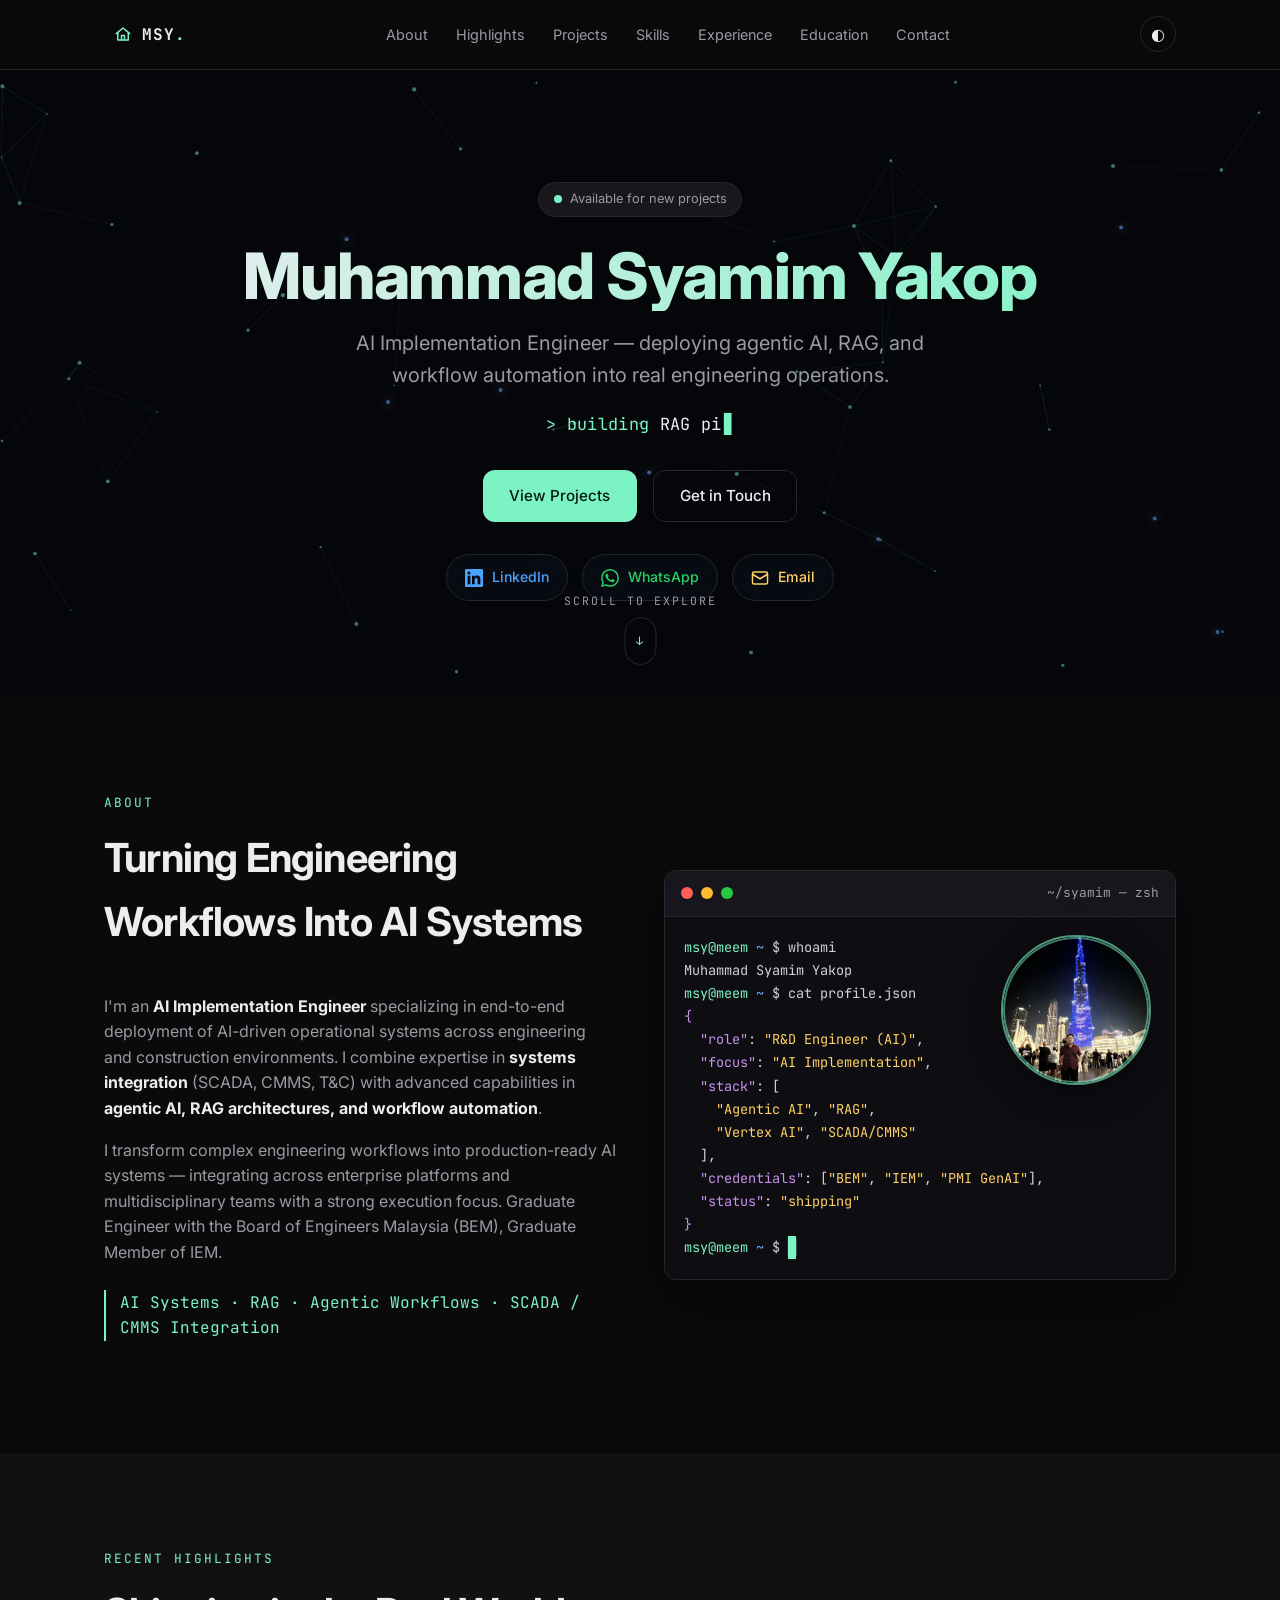
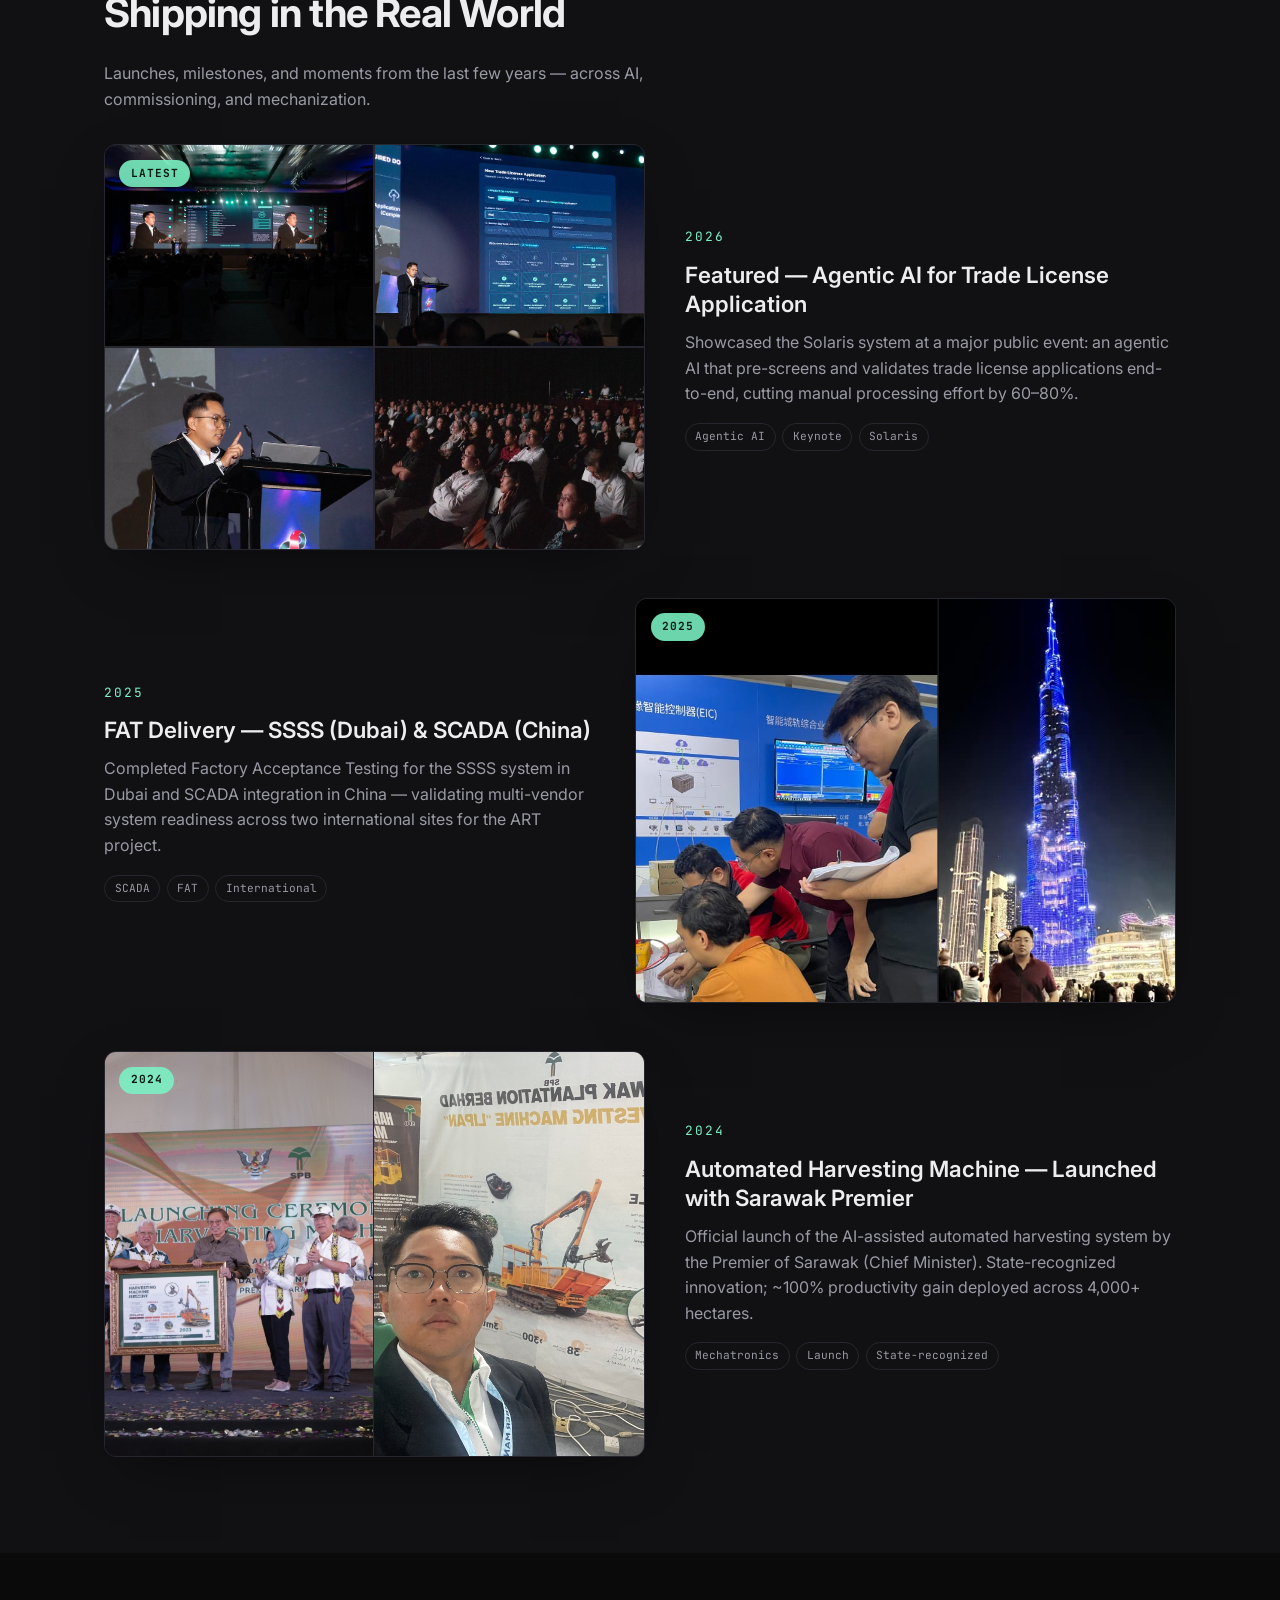
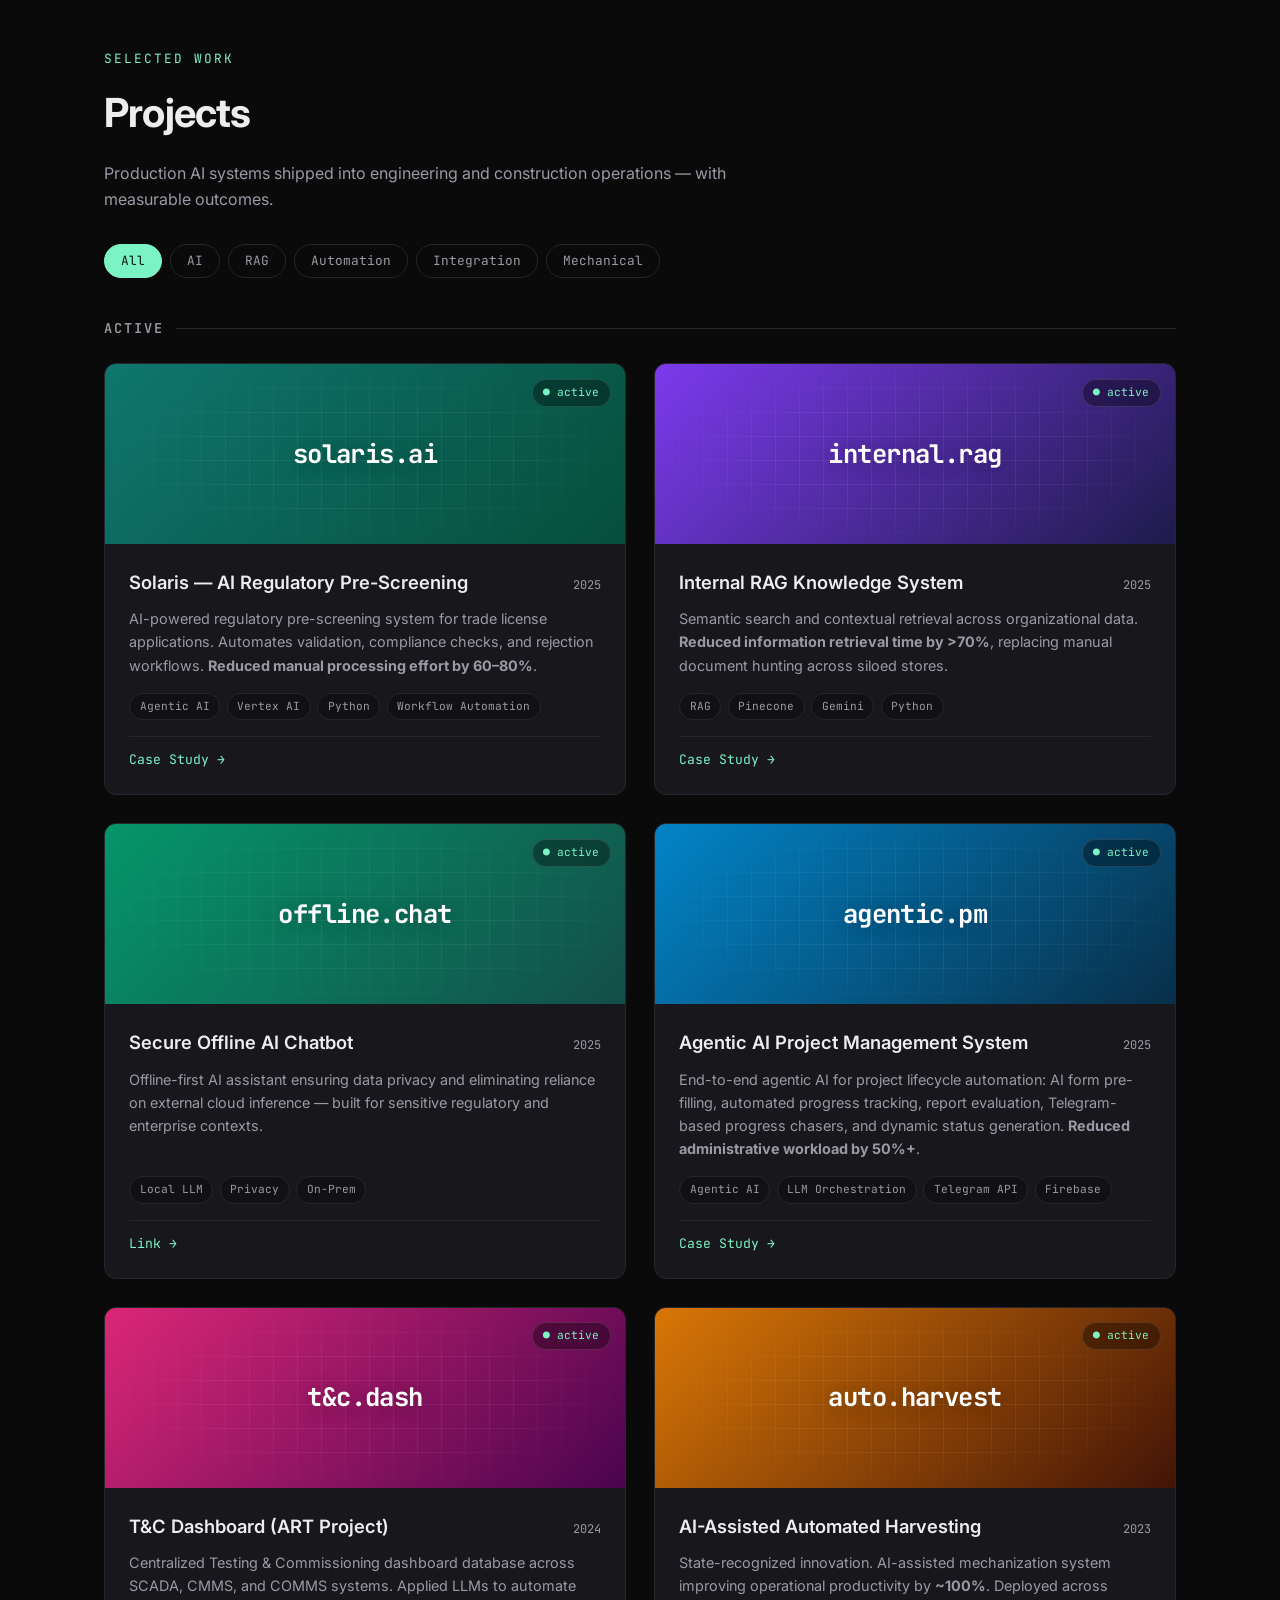
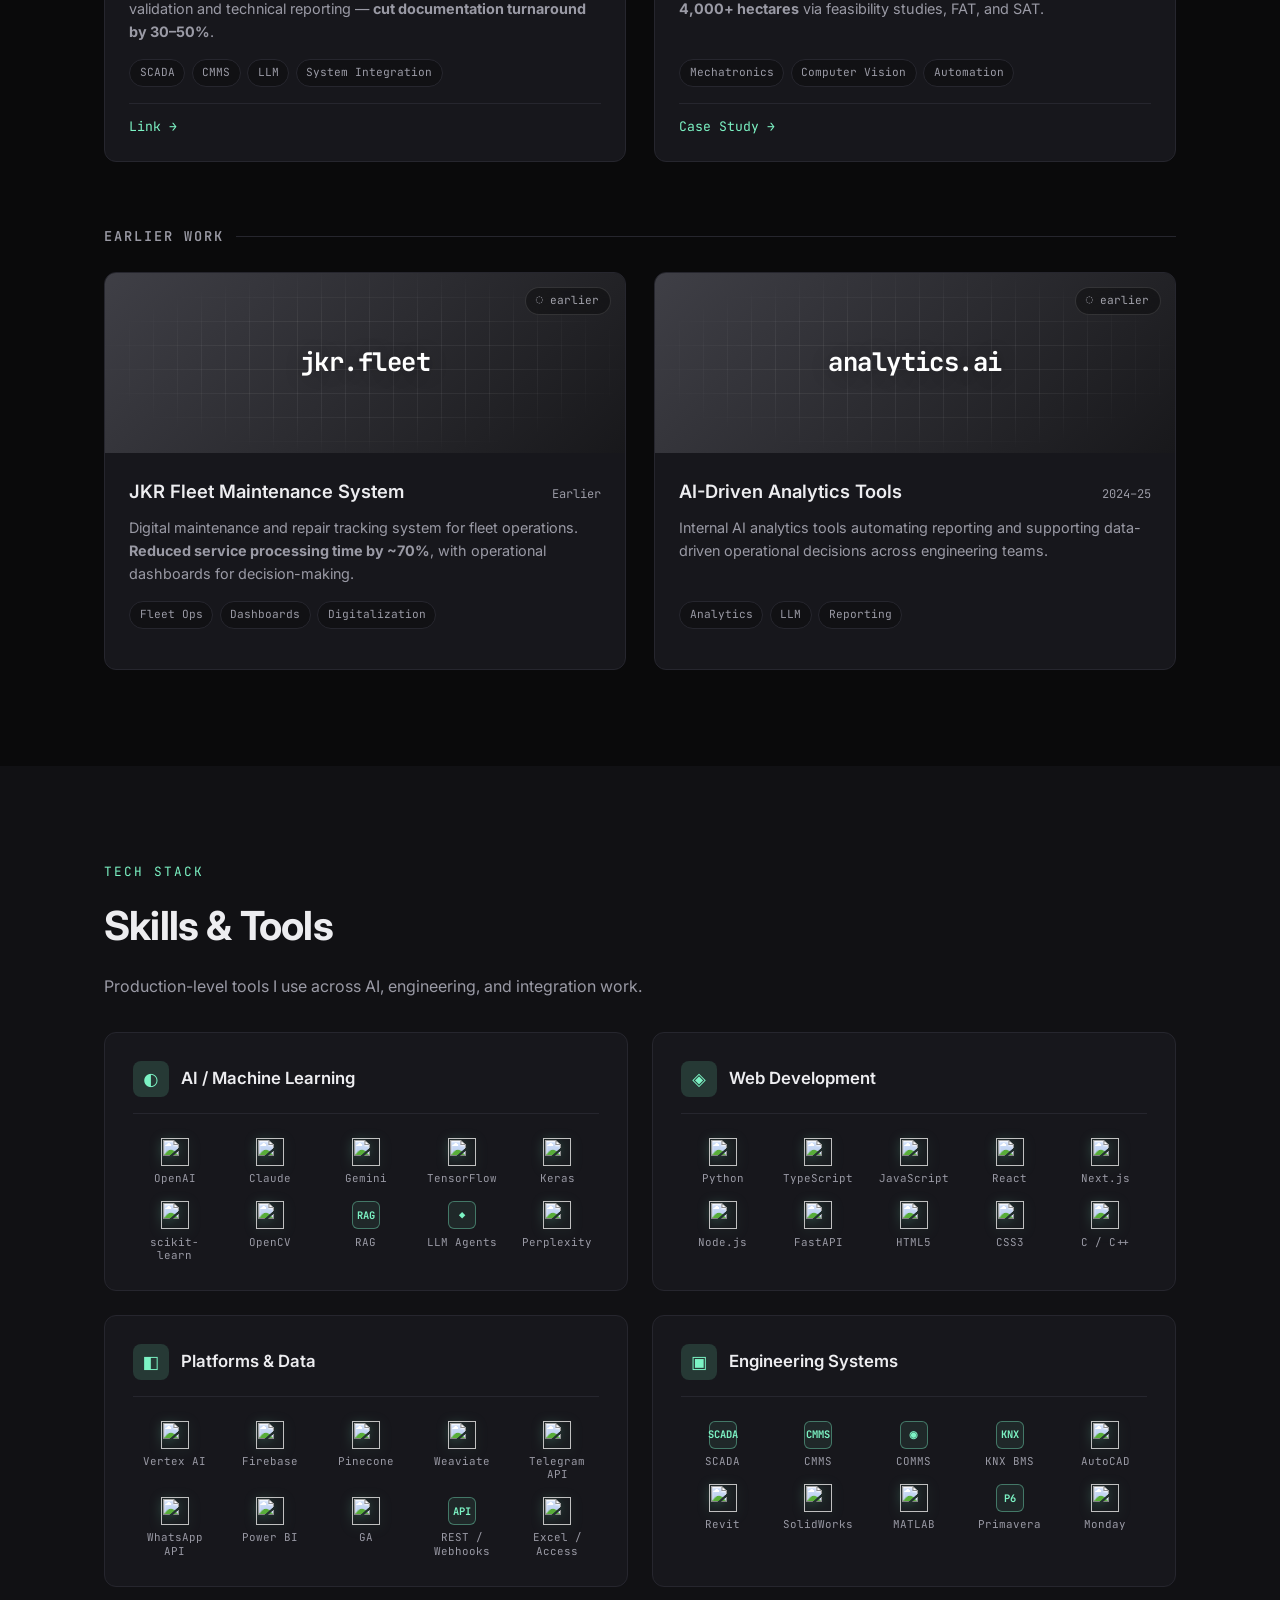
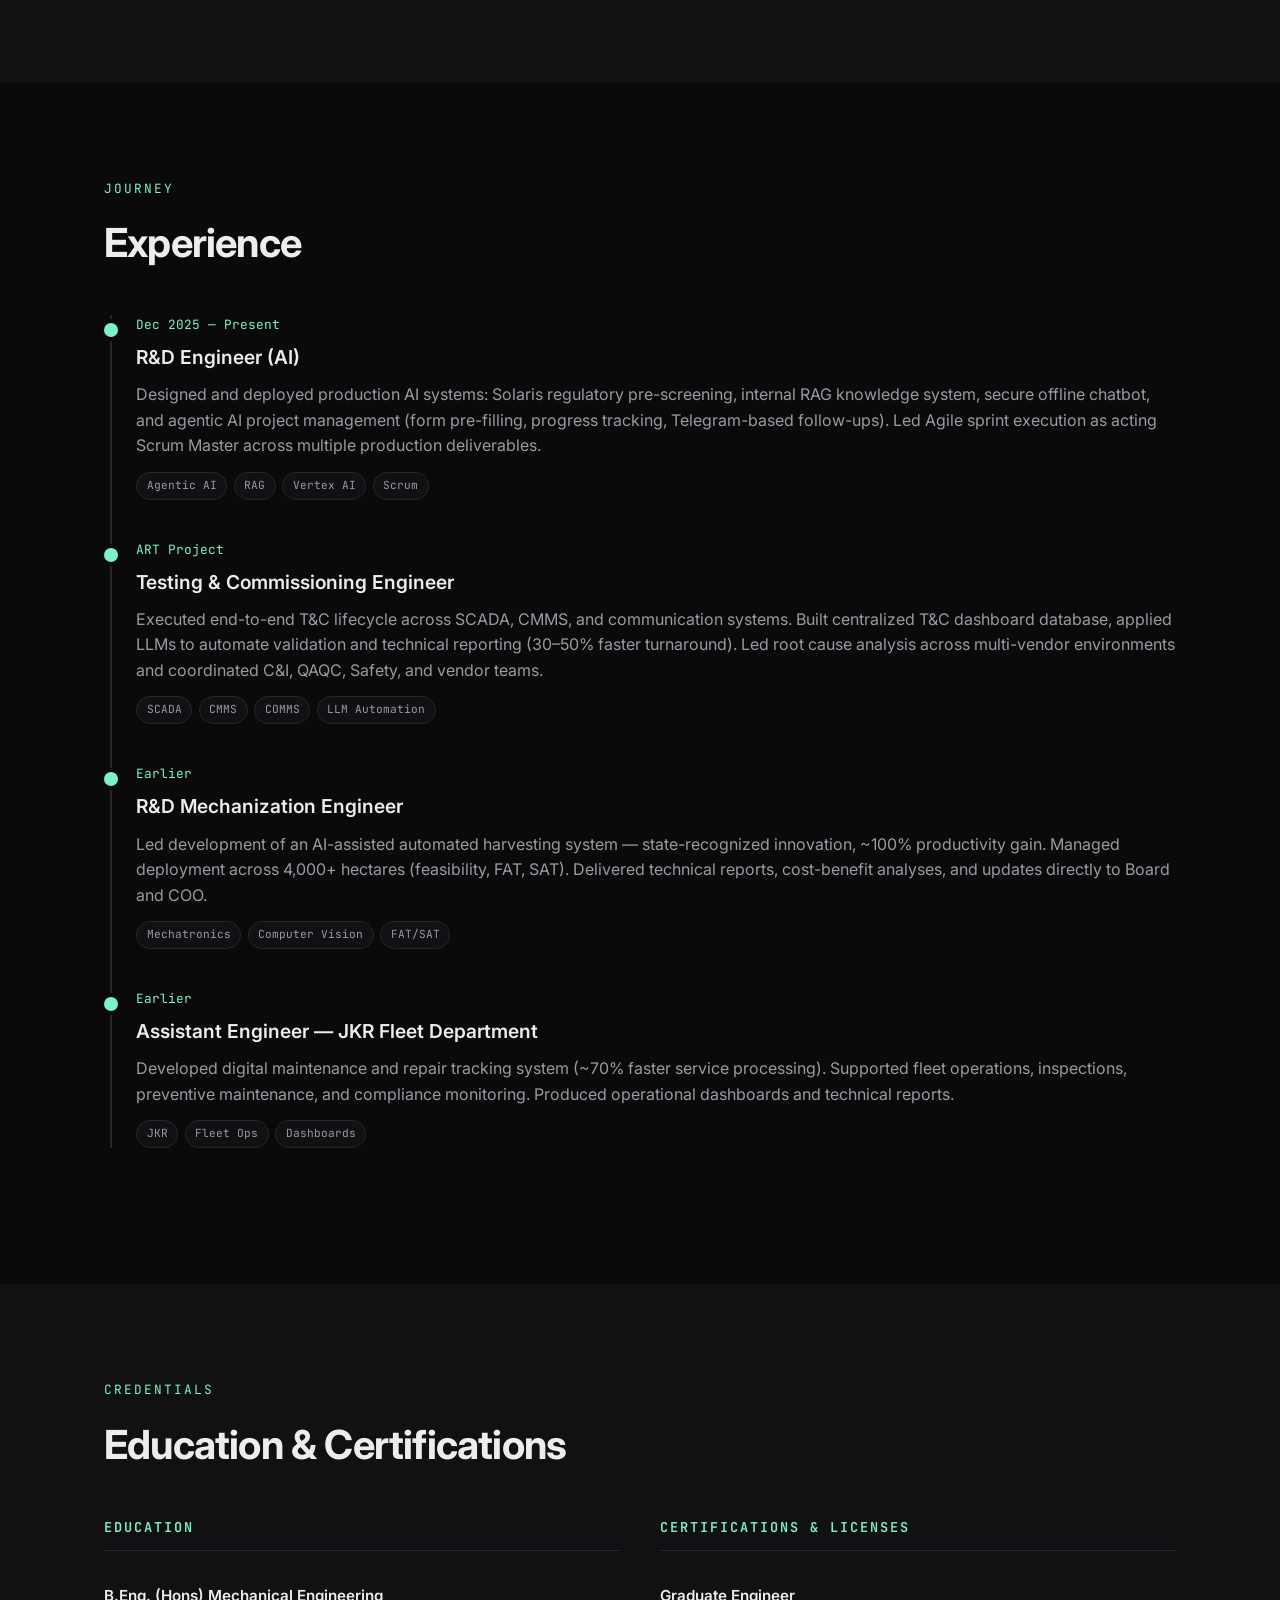
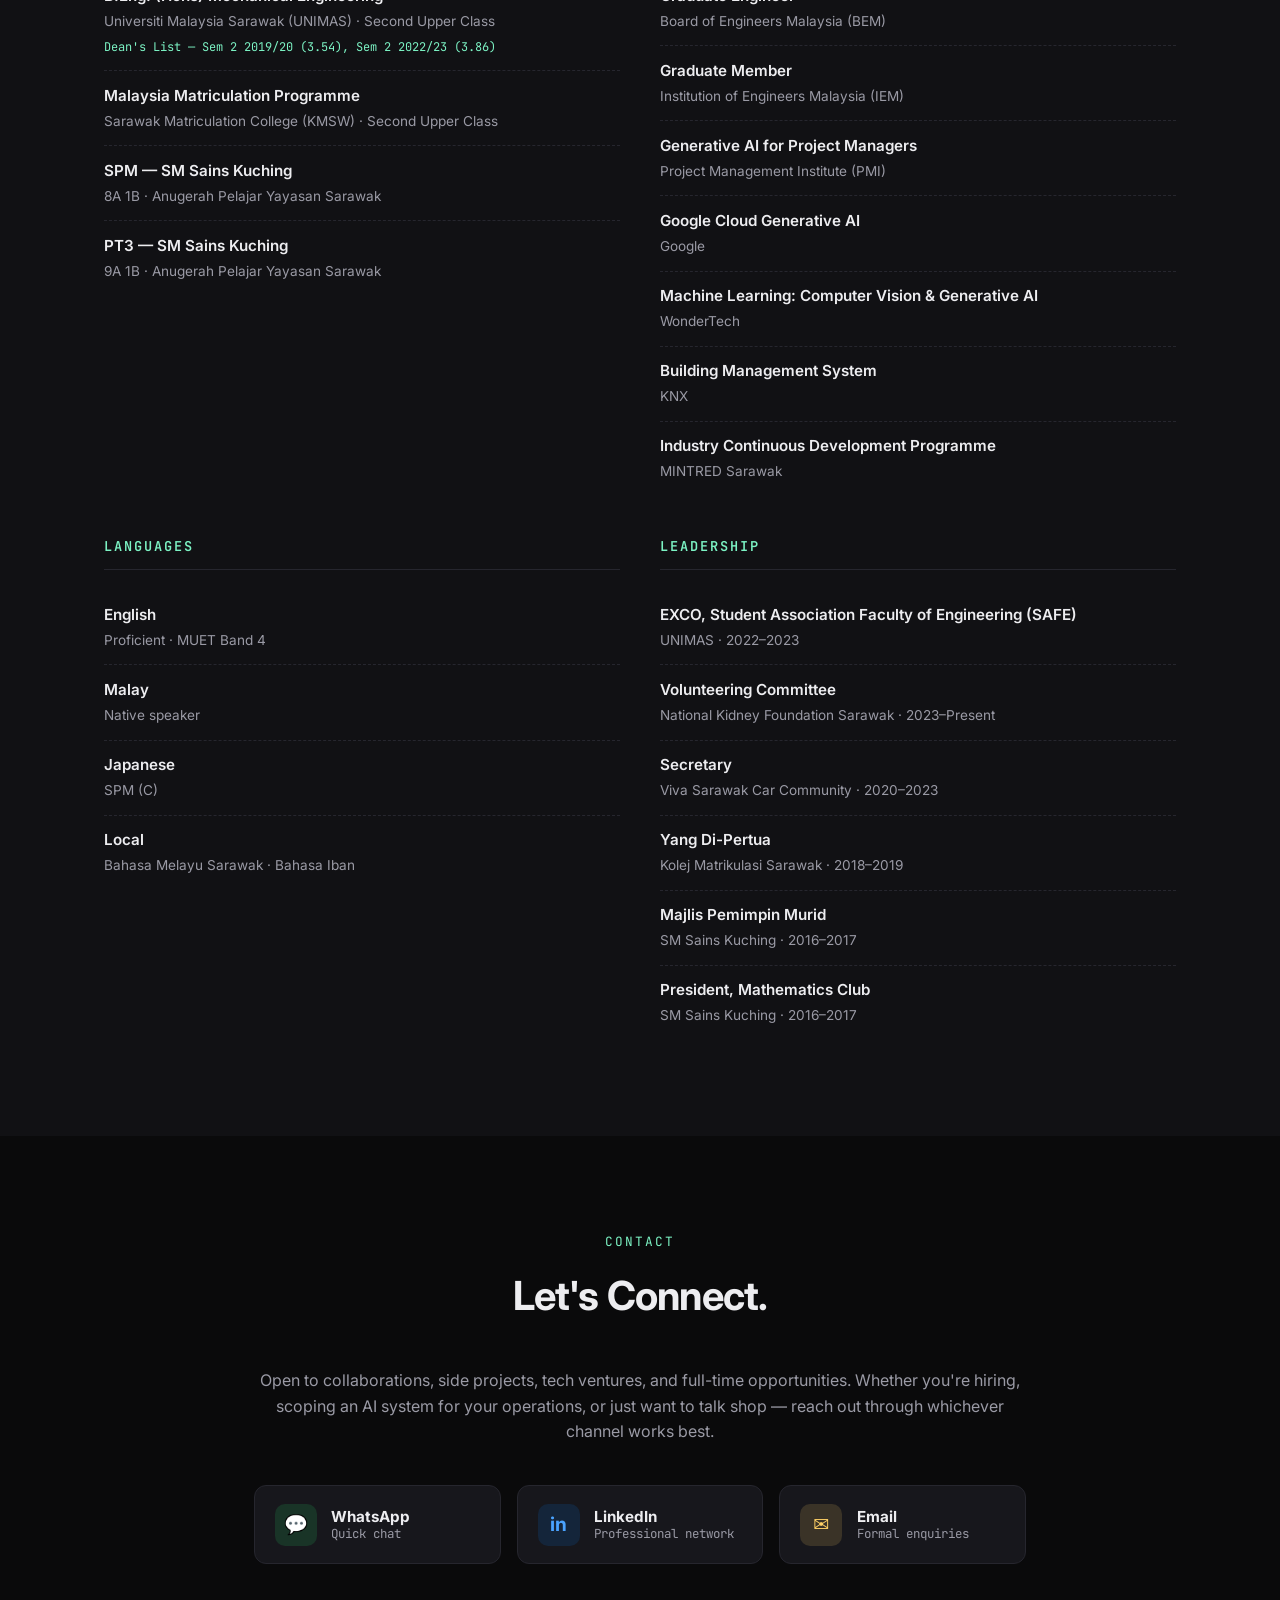
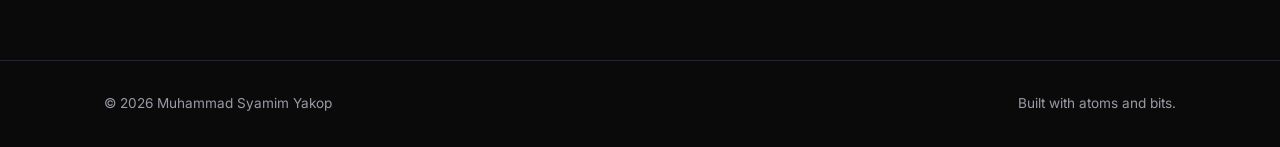
==== index.html @ 6a0816e4 "Latest" ====
<!DOCTYPE html>
<html lang="en">
<head>
<meta charset="UTF-8" />
<meta name="viewport" content="width=device-width, initial-scale=1.0" />
<title>Muhammad Syamim Yakop — AI Implementation Engineer</title>
<meta name="description" content="AI Implementation Engineer — end-to-end deployment of AI-driven operational systems across engineering and construction environments." />
<link rel="preconnect" href="https://fonts.googleapis.com" />
<link rel="preconnect" href="https://fonts.gstatic.com" crossorigin />
<link href="https://fonts.googleapis.com/css2?family=JetBrains+Mono:wght@400;500;700&family=Inter:wght@300;400;500;600;700;800&display=swap" rel="stylesheet" />
<link rel="stylesheet" href="styles.css" />
</head>
<body>

<nav class="nav">
  <div class="nav-inner">
    <a href="#" class="brand" aria-label="Home">
      <svg class="brand-home" xmlns="http://www.w3.org/2000/svg" width="18" height="18" viewBox="0 0 24 24" fill="none" stroke="currentColor" stroke-width="2" stroke-linecap="round" stroke-linejoin="round"><path d="M3 11.5 12 4l9 7.5"/><path d="M5 10v10h14V10"/><path d="M10 20v-6h4v6"/></svg>
      <span class="brand-text">MSY<span>.</span></span>
    </a>
    <ul class="nav-links">
      <li><a href="#about">About</a></li>
      <li><a href="#highlights">Highlights</a></li>
      <li><a href="#projects">Projects</a></li>
      <li><a href="#skills">Skills</a></li>
      <li><a href="#experience">Experience</a></li>
      <li><a href="#education">Education</a></li>
      <li><a href="#contact">Contact</a></li>
    </ul>
    <button class="theme-toggle" id="themeToggle" aria-label="Toggle theme">◐</button>
  </div>
</nav>

<header class="hero">
  <div class="hero-bg">
    <div class="aurora aurora-1"></div>
    <div class="aurora aurora-2"></div>
    <div class="aurora aurora-3"></div>
    <div class="hero-grid"></div>
    <div class="hero-floor"></div>
  </div>
  <canvas id="heroNet" class="hero-net"></canvas>
  <div class="hero-overlay"></div>
  <div class="container hero-inner">
    <div class="availability"><span class="dot"></span> Available for new projects</div>
    <h1>Muhammad Syamim Yakop</h1>
    <p class="tagline">AI Implementation Engineer — deploying agentic AI, RAG, and workflow automation into real engineering operations.</p>
    <p class="typewriter">&gt; building <span id="twText"></span><span class="tw-cursor">▊</span></p>
    <div class="hero-cta">
      <a href="#projects" class="btn btn-primary">View Projects</a>
      <a href="#contact" class="btn btn-ghost">Get in Touch</a>
    </div>
    <div class="hero-socials">
      <a href="https://www.linkedin.com/in/syameemo/" target="_blank" rel="noopener" class="hero-social linkedin" aria-label="LinkedIn">
        <svg xmlns="http://www.w3.org/2000/svg" width="18" height="18" viewBox="0 0 24 24" fill="currentColor"><path d="M20.45 20.45h-3.56v-5.57c0-1.33-.02-3.04-1.85-3.04-1.86 0-2.14 1.45-2.14 2.95v5.66H9.34V9h3.42v1.56h.05a3.75 3.75 0 0 1 3.37-1.85c3.6 0 4.27 2.37 4.27 5.46v6.28zM5.34 7.43a2.07 2.07 0 1 1 0-4.14 2.07 2.07 0 0 1 0 4.14zM7.12 20.45H3.56V9h3.56v11.45zM22.23 0H1.77C.79 0 0 .77 0 1.72v20.56C0 23.23.79 24 1.77 24h20.46c.98 0 1.77-.77 1.77-1.72V1.72C24 .77 23.21 0 22.23 0z"/></svg>
        <span>LinkedIn</span>
      </a>
      <a href="https://wa.me/60142866301" target="_blank" rel="noopener" class="hero-social whatsapp" aria-label="WhatsApp">
        <svg xmlns="http://www.w3.org/2000/svg" width="18" height="18" viewBox="0 0 24 24" fill="currentColor"><path d="M17.472 14.382c-.297-.149-1.758-.867-2.03-.966-.273-.099-.471-.148-.67.15-.197.297-.767.966-.94 1.164-.173.199-.347.223-.644.075-.297-.15-1.255-.463-2.39-1.475-.883-.788-1.48-1.761-1.653-2.059-.173-.297-.018-.458.13-.606.134-.133.298-.347.446-.52.15-.174.198-.298.298-.497.099-.198.05-.371-.025-.52-.075-.149-.669-1.612-.916-2.207-.242-.579-.487-.5-.669-.51-.173-.008-.371-.01-.57-.01-.198 0-.52.074-.792.372-.272.297-1.04 1.016-1.04 2.479 0 1.462 1.065 2.875 1.213 3.074.149.198 2.096 3.2 5.077 4.487.709.306 1.262.489 1.694.625.712.227 1.36.195 1.871.118.571-.085 1.758-.719 2.006-1.413.248-.694.248-1.289.173-1.413-.074-.124-.272-.198-.57-.347m-5.421 7.403h-.004a9.87 9.87 0 0 1-5.031-1.378l-.361-.214-3.741.982.998-3.648-.235-.374a9.86 9.86 0 0 1-1.51-5.26c.001-5.45 4.436-9.884 9.888-9.884 2.64 0 5.122 1.03 6.988 2.898a9.825 9.825 0 0 1 2.893 6.994c-.003 5.45-4.437 9.884-9.885 9.884m8.413-18.297A11.815 11.815 0 0 0 12.05 0C5.495 0 .16 5.335.157 11.892c0 2.096.547 4.142 1.588 5.945L.057 24l6.305-1.654a11.882 11.882 0 0 0 5.683 1.448h.005c6.554 0 11.89-5.335 11.893-11.893a11.821 11.821 0 0 0-3.48-8.413z"/></svg>
        <span>WhatsApp</span>
      </a>
      <a href="mailto:syamimyakop@gmail.com" class="hero-social email" aria-label="Email">
        <svg xmlns="http://www.w3.org/2000/svg" width="18" height="18" viewBox="0 0 24 24" fill="none" stroke="currentColor" stroke-width="2" stroke-linecap="round" stroke-linejoin="round"><rect x="2" y="4" width="20" height="16" rx="2"/><path d="m22 7-10 6L2 7"/></svg>
        <span>Email</span>
      </a>
    </div>
  </div>
  <a href="#about" class="scroll-cue" aria-label="Scroll down">
    <span class="scroll-label">scroll to explore</span>
    <span class="scroll-arrow">↓</span>
  </a>
</header>

<section id="about" class="section">
  <div class="container about-grid">
    <div>
      <span class="eyebrow">About</span>
      <h2>Turning Engineering Workflows Into AI Systems</h2>
      <p>I'm an <strong>AI Implementation Engineer</strong> specializing in end-to-end deployment of AI-driven operational systems across engineering and construction environments. I combine expertise in <strong>systems integration</strong> (SCADA, CMMS, T&C) with advanced capabilities in <strong>agentic AI, RAG architectures, and workflow automation</strong>.</p>
      <p>I transform complex engineering workflows into production-ready AI systems — integrating across enterprise platforms and multidisciplinary teams with a strong execution focus. Graduate Engineer with the Board of Engineers Malaysia (BEM), Graduate Member of IEM.</p>
      <p class="verdict">AI Systems · RAG · Agentic Workflows · SCADA / CMMS Integration</p>
    </div>

    <div class="about-visual">
    <div class="terminal">
      <div class="propic-wrap">
        <img src="propic.jpeg" alt="Muhammad Syamim Yakop" class="propic" />
        <div class="propic-ring"></div>
      </div>
      <div class="terminal-head">
        <span class="tdot red"></span><span class="tdot yellow"></span><span class="tdot green"></span>
        <span class="terminal-title">~/syamim — zsh</span>
      </div>
<pre class="terminal-body"><span class="t-prompt">msy@meem</span> <span class="t-path">~</span> $ whoami
<span class="t-out">Muhammad Syamim Yakop</span>
<span class="t-prompt">msy@meem</span> <span class="t-path">~</span> $ cat profile.json
<span class="t-key">{</span>
  <span class="t-key">"role"</span>: <span class="t-str">"R&D Engineer (AI)"</span>,
  <span class="t-key">"focus"</span>: <span class="t-str">"AI Implementation"</span>,
  <span class="t-key">"stack"</span>: [
    <span class="t-str">"Agentic AI"</span>, <span class="t-str">"RAG"</span>,
    <span class="t-str">"Vertex AI"</span>, <span class="t-str">"SCADA/CMMS"</span>
  ],
  <span class="t-key">"credentials"</span>: [<span class="t-str">"BEM"</span>, <span class="t-str">"IEM"</span>, <span class="t-str">"PMI GenAI"</span>],
  <span class="t-key">"status"</span>: <span class="t-str">"shipping"</span>
<span class="t-key">}</span>
<span class="t-prompt">msy@meem</span> <span class="t-path">~</span> $ <span class="cursor">█</span></pre>
    </div>
    </div>
  </div>
</section>

<section id="highlights" class="section section-alt">
  <div class="container">
    <span class="eyebrow">Recent Highlights</span>
    <h2>Shipping in the Real World</h2>
    <p class="section-lede">Launches, milestones, and moments from the last few years — across AI, commissioning, and mechanization.</p>

    <div class="highlights">

      <article class="highlight">
        <div class="highlight-media quad">
          <img src="Agentic AI for Trade License Application 1.jpeg" alt="Agentic AI for Trade License Application — photo 1" />
          <img src="Agentic AI for Trade License Application 3.jpeg" alt="Agentic AI for Trade License Application — photo 3" />
          <img src="Agentic AI for Trade License Application 4.jpeg" alt="Agentic AI for Trade License Application — photo 4" />
          <img src="Agentic AI for Trade License Application 5.jpeg" alt="Agentic AI for Trade License Application — photo 5" />
          <span class="highlight-badge">Latest</span>
        </div>
        <div class="highlight-body">
          <div class="highlight-date">2026</div>
          <h3>Featured — Agentic AI for Trade License Application</h3>
          <p>Showcased the Solaris system at a major public event: an agentic AI that pre-screens and validates trade license applications end-to-end, cutting manual processing effort by 60–80%.</p>
          <div class="tags"><span>Agentic AI</span><span>Keynote</span><span>Solaris</span></div>
        </div>
      </article>

      <article class="highlight reverse">
        <div class="highlight-media dual">
          <img src="FAT Delivery — SSSS Dubai & SCADA China 1.jpeg" alt="FAT Delivery — SCADA China" style="transform: scale(1.25); object-position: center 40%;" />
          <img src="propic.jpeg" alt="FAT Delivery — SSSS Dubai" />
          <span class="highlight-badge">2025</span>
        </div>
        <div class="highlight-body">
          <div class="highlight-date">2025</div>
          <h3>FAT Delivery — SSSS (Dubai) &amp; SCADA (China)</h3>
          <p>Completed Factory Acceptance Testing for the SSSS system in Dubai and SCADA integration in China — validating multi-vendor system readiness across two international sites for the ART project.</p>
          <div class="tags"><span>SCADA</span><span>FAT</span><span>International</span></div>
        </div>
      </article>

      <article class="highlight">
        <div class="highlight-media dual">
          <img src="Automated Harvesting Machine — Launched with Sarawak Premier 1.jpeg" alt="Automated Harvesting Machine launch — photo 1" />
          <img src="Automated Harvesting Machine — Launched with Sarawak Premier 2.jpeg" alt="Automated Harvesting Machine launch — photo 2" />
          <span class="highlight-badge">2024</span>
        </div>
        <div class="highlight-body">
          <div class="highlight-date">2024</div>
          <h3>Automated Harvesting Machine — Launched with Sarawak Premier</h3>
          <p>Official launch of the AI-assisted automated harvesting system by the Premier of Sarawak (Chief Minister). State-recognized innovation; ~100% productivity gain deployed across 4,000+ hectares.</p>
          <div class="tags"><span>Mechatronics</span><span>Launch</span><span>State-recognized</span></div>
        </div>
      </article>

    </div>
  </div>
</section>

<section id="projects" class="section">
  <div class="container">
    <span class="eyebrow">Selected Work</span>
    <h2>Projects</h2>
    <p class="section-lede">Production AI systems shipped into engineering and construction operations — with measurable outcomes.</p>

    <div class="project-filters">
      <button class="filter active" data-filter="all">All</button>
      <button class="filter" data-filter="ai">AI</button>
      <button class="filter" data-filter="rag">RAG</button>
      <button class="filter" data-filter="automation">Automation</button>
      <button class="filter" data-filter="integration">Integration</button>
      <button class="filter" data-filter="mechanical">Mechanical</button>
    </div>

    <h3 class="projects-heading">Active</h3>
    <div class="projects">

      <article class="project-card" data-cat="ai automation">
        <div class="project-thumb thumb-grad-1">
          <div class="thumb-mono">solaris.ai</div>
          <span class="status active">● active</span>
        </div>
        <div class="project-meta">
          <div class="project-head">
            <h4>Solaris — AI Regulatory Pre-Screening</h4>
            <span class="year">2025</span>
          </div>
          <p>AI-powered regulatory pre-screening system for trade license applications. Automates validation, compliance checks, and rejection workflows. <strong>Reduced manual processing effort by 60–80%</strong>.</p>
          <div class="tags">
            <span>Agentic AI</span><span>Vertex AI</span><span>Python</span><span>Workflow Automation</span>
          </div>
          <div class="project-links">
            <a href="#">Case Study →</a>
          </div>
        </div>
      </article>

      <article class="project-card" data-cat="ai rag">
        <div class="project-thumb thumb-grad-2">
          <div class="thumb-mono">internal.rag</div>
          <span class="status active">● active</span>
        </div>
        <div class="project-meta">
          <div class="project-head">
            <h4>Internal RAG Knowledge System</h4>
            <span class="year">2025</span>
          </div>
          <p>Semantic search and contextual retrieval across organizational data. <strong>Reduced information retrieval time by &gt;70%</strong>, replacing manual document hunting across siloed stores.</p>
          <div class="tags">
            <span>RAG</span><span>Pinecone</span><span>Gemini</span><span>Python</span>
          </div>
          <div class="project-links">
            <a href="#">Case Study →</a>
          </div>
        </div>
      </article>

      <article class="project-card" data-cat="ai">
        <div class="project-thumb thumb-grad-3">
          <div class="thumb-mono">offline.chat</div>
          <span class="status active">● active</span>
        </div>
        <div class="project-meta">
          <div class="project-head">
            <h4>Secure Offline AI Chatbot</h4>
            <span class="year">2025</span>
          </div>
          <p>Offline-first AI assistant ensuring data privacy and eliminating reliance on external cloud inference — built for sensitive regulatory and enterprise contexts.</p>
          <div class="tags">
            <span>Local LLM</span><span>Privacy</span><span>On-Prem</span>
          </div>
          <div class="project-links">
            <a href="#">Link →</a>
          </div>
        </div>
      </article>

      <article class="project-card" data-cat="ai automation">
        <div class="project-thumb thumb-grad-4">
          <div class="thumb-mono">agentic.pm</div>
          <span class="status active">● active</span>
        </div>
        <div class="project-meta">
          <div class="project-head">
            <h4>Agentic AI Project Management System</h4>
            <span class="year">2025</span>
          </div>
          <p>End-to-end agentic AI for project lifecycle automation: AI form pre-filling, automated progress tracking, report evaluation, Telegram-based progress chasers, and dynamic status generation. <strong>Reduced administrative workload by 50%+</strong>.</p>
          <div class="tags">
            <span>Agentic AI</span><span>LLM Orchestration</span><span>Telegram API</span><span>Firebase</span>
          </div>
          <div class="project-links">
            <a href="#">Case Study →</a>
          </div>
        </div>
      </article>

      <article class="project-card" data-cat="integration automation">
        <div class="project-thumb thumb-grad-5">
          <div class="thumb-mono">t&amp;c.dash</div>
          <span class="status active">● active</span>
        </div>
        <div class="project-meta">
          <div class="project-head">
            <h4>T&amp;C Dashboard (ART Project)</h4>
            <span class="year">2024</span>
          </div>
          <p>Centralized Testing & Commissioning dashboard database across SCADA, CMMS, and COMMS systems. Applied LLMs to automate validation and technical reporting — <strong>cut documentation turnaround by 30–50%</strong>.</p>
          <div class="tags">
            <span>SCADA</span><span>CMMS</span><span>LLM</span><span>System Integration</span>
          </div>
          <div class="project-links">
            <a href="#">Link →</a>
          </div>
        </div>
      </article>

      <article class="project-card" data-cat="mechanical ai">
        <div class="project-thumb thumb-grad-6">
          <div class="thumb-mono">auto.harvest</div>
          <span class="status active">● active</span>
        </div>
        <div class="project-meta">
          <div class="project-head">
            <h4>AI-Assisted Automated Harvesting</h4>
            <span class="year">2023</span>
          </div>
          <p>State-recognized innovation. AI-assisted mechanization system improving operational productivity by <strong>~100%</strong>. Deployed across <strong>4,000+ hectares</strong> via feasibility studies, FAT, and SAT.</p>
          <div class="tags">
            <span>Mechatronics</span><span>Computer Vision</span><span>Automation</span>
          </div>
          <div class="project-links">
            <a href="#">Case Study →</a>
          </div>
        </div>
      </article>

    </div>

    <h3 class="projects-heading archived-heading">Earlier Work</h3>
    <div class="projects">
      <article class="project-card archived" data-cat="automation integration">
        <div class="project-thumb thumb-grad-muted">
          <div class="thumb-mono">jkr.fleet</div>
          <span class="status archived">◌ earlier</span>
        </div>
        <div class="project-meta">
          <div class="project-head">
            <h4>JKR Fleet Maintenance System</h4>
            <span class="year">Earlier</span>
          </div>
          <p>Digital maintenance and repair tracking system for fleet operations. <strong>Reduced service processing time by ~70%</strong>, with operational dashboards for decision-making.</p>
          <div class="tags">
            <span>Fleet Ops</span><span>Dashboards</span><span>Digitalization</span>
          </div>
        </div>
      </article>

      <article class="project-card archived" data-cat="ai">
        <div class="project-thumb thumb-grad-muted">
          <div class="thumb-mono">analytics.ai</div>
          <span class="status archived">◌ earlier</span>
        </div>
        <div class="project-meta">
          <div class="project-head">
            <h4>AI-Driven Analytics Tools</h4>
            <span class="year">2024–25</span>
          </div>
          <p>Internal AI analytics tools automating reporting and supporting data-driven operational decisions across engineering teams.</p>
          <div class="tags">
            <span>Analytics</span><span>LLM</span><span>Reporting</span>
          </div>
        </div>
      </article>
    </div>

  </div>
</section>

<section id="skills" class="section section-alt">
  <div class="container">
    <span class="eyebrow">Tech Stack</span>
    <h2>Skills &amp; Tools</h2>
    <p class="section-lede">Production-level tools I use across AI, engineering, and integration work.</p>

    <div class="stack-grid">

      <div class="stack-card">
        <div class="stack-head">
          <span class="stack-icon">◐</span>
          <h3>AI / Machine Learning</h3>
        </div>
        <div class="logo-grid">
          <div class="logo-item"><img src="https://cdn.simpleicons.org/openai/7cf3c4" alt=""><span>OpenAI</span></div>
          <div class="logo-item"><img src="https://cdn.simpleicons.org/anthropic/7cf3c4" alt=""><span>Claude</span></div>
          <div class="logo-item"><img src="https://cdn.simpleicons.org/googlegemini/7cf3c4" alt=""><span>Gemini</span></div>
          <div class="logo-item"><img src="https://cdn.simpleicons.org/tensorflow/7cf3c4" alt=""><span>TensorFlow</span></div>
          <div class="logo-item"><img src="https://cdn.simpleicons.org/keras/7cf3c4" alt=""><span>Keras</span></div>
          <div class="logo-item"><img src="https://cdn.simpleicons.org/scikitlearn/7cf3c4" alt=""><span>scikit-learn</span></div>
          <div class="logo-item"><img src="https://cdn.simpleicons.org/opencv/7cf3c4" alt=""><span>OpenCV</span></div>
          <div class="logo-item"><span class="logo-text">RAG</span><span>RAG</span></div>
          <div class="logo-item"><span class="logo-text">◆</span><span>LLM Agents</span></div>
          <div class="logo-item"><img src="https://cdn.simpleicons.org/perplexity/7cf3c4" alt=""><span>Perplexity</span></div>
        </div>
      </div>

      <div class="stack-card">
        <div class="stack-head">
          <span class="stack-icon">◈</span>
          <h3>Web Development</h3>
        </div>
        <div class="logo-grid">
          <div class="logo-item"><img src="https://cdn.simpleicons.org/python/7cf3c4" alt=""><span>Python</span></div>
          <div class="logo-item"><img src="https://cdn.simpleicons.org/typescript/7cf3c4" alt=""><span>TypeScript</span></div>
          <div class="logo-item"><img src="https://cdn.simpleicons.org/javascript/7cf3c4" alt=""><span>JavaScript</span></div>
          <div class="logo-item"><img src="https://cdn.simpleicons.org/react/7cf3c4" alt=""><span>React</span></div>
          <div class="logo-item"><img src="https://cdn.simpleicons.org/nextdotjs/7cf3c4" alt=""><span>Next.js</span></div>
          <div class="logo-item"><img src="https://cdn.simpleicons.org/nodedotjs/7cf3c4" alt=""><span>Node.js</span></div>
          <div class="logo-item"><img src="https://cdn.simpleicons.org/fastapi/7cf3c4" alt=""><span>FastAPI</span></div>
          <div class="logo-item"><img src="https://cdn.simpleicons.org/html5/7cf3c4" alt=""><span>HTML5</span></div>
          <div class="logo-item"><img src="https://cdn.simpleicons.org/css3/7cf3c4" alt=""><span>CSS3</span></div>
          <div class="logo-item"><img src="https://cdn.simpleicons.org/c/7cf3c4" alt=""><span>C / C++</span></div>
        </div>
      </div>

      <div class="stack-card">
        <div class="stack-head">
          <span class="stack-icon">◧</span>
          <h3>Platforms &amp; Data</h3>
        </div>
        <div class="logo-grid">
          <div class="logo-item"><img src="https://cdn.simpleicons.org/googlecloud/7cf3c4" alt=""><span>Vertex AI</span></div>
          <div class="logo-item"><img src="https://cdn.simpleicons.org/firebase/7cf3c4" alt=""><span>Firebase</span></div>
          <div class="logo-item"><img src="https://cdn.simpleicons.org/pinecone/7cf3c4" alt=""><span>Pinecone</span></div>
          <div class="logo-item"><img src="https://cdn.simpleicons.org/weaviate/7cf3c4" alt=""><span>Weaviate</span></div>
          <div class="logo-item"><img src="https://cdn.simpleicons.org/telegram/7cf3c4" alt=""><span>Telegram API</span></div>
          <div class="logo-item"><img src="https://cdn.simpleicons.org/whatsapp/7cf3c4" alt=""><span>WhatsApp API</span></div>
          <div class="logo-item"><img src="https://cdn.simpleicons.org/powerbi/7cf3c4" alt=""><span>Power BI</span></div>
          <div class="logo-item"><img src="https://cdn.simpleicons.org/googleanalytics/7cf3c4" alt=""><span>GA</span></div>
          <div class="logo-item"><span class="logo-text">API</span><span>REST / Webhooks</span></div>
          <div class="logo-item"><img src="https://cdn.simpleicons.org/microsoftexcel/7cf3c4" alt=""><span>Excel / Access</span></div>
        </div>
      </div>

      <div class="stack-card">
        <div class="stack-head">
          <span class="stack-icon">▣</span>
          <h3>Engineering Systems</h3>
        </div>
        <div class="logo-grid">
          <div class="logo-item"><span class="logo-text">SCADA</span><span>SCADA</span></div>
          <div class="logo-item"><span class="logo-text">CMMS</span><span>CMMS</span></div>
          <div class="logo-item"><span class="logo-text">◉</span><span>COMMS</span></div>
          <div class="logo-item"><span class="logo-text">KNX</span><span>KNX BMS</span></div>
          <div class="logo-item"><img src="https://cdn.simpleicons.org/autodesk/7cf3c4" alt=""><span>AutoCAD</span></div>
          <div class="logo-item"><img src="https://cdn.simpleicons.org/autodeskrevit/7cf3c4" alt=""><span>Revit</span></div>
          <div class="logo-item"><img src="https://cdn.simpleicons.org/dassaultsystemes/7cf3c4" alt=""><span>SolidWorks</span></div>
          <div class="logo-item"><img src="https://cdn.simpleicons.org/mathworks/7cf3c4" alt=""><span>MATLAB</span></div>
          <div class="logo-item"><span class="logo-text">P6</span><span>Primavera</span></div>
          <div class="logo-item"><img src="https://cdn.simpleicons.org/mondaydotcom/7cf3c4" alt=""><span>Monday</span></div>
        </div>
      </div>

    </div>
  </div>
</section>

<section id="experience" class="section">
  <div class="container">
    <span class="eyebrow">Journey</span>
    <h2>Experience</h2>
    <ol class="timeline">
      <li>
        <div class="tl-date">Dec 2025 — Present</div>
        <div class="tl-body">
          <h3>R&D Engineer (AI)</h3>
          <p>Designed and deployed production AI systems: Solaris regulatory pre-screening, internal RAG knowledge system, secure offline chatbot, and agentic AI project management (form pre-filling, progress tracking, Telegram-based follow-ups). Led Agile sprint execution as acting Scrum Master across multiple production deliverables.</p>
          <div class="tags"><span>Agentic AI</span><span>RAG</span><span>Vertex AI</span><span>Scrum</span></div>
        </div>
      </li>
      <li>
        <div class="tl-date">ART Project</div>
        <div class="tl-body">
          <h3>Testing & Commissioning Engineer</h3>
          <p>Executed end-to-end T&C lifecycle across SCADA, CMMS, and communication systems. Built centralized T&C dashboard database, applied LLMs to automate validation and technical reporting (30–50% faster turnaround). Led root cause analysis across multi-vendor environments and coordinated C&I, QAQC, Safety, and vendor teams.</p>
          <div class="tags"><span>SCADA</span><span>CMMS</span><span>COMMS</span><span>LLM Automation</span></div>
        </div>
      </li>
      <li>
        <div class="tl-date">Earlier</div>
        <div class="tl-body">
          <h3>R&D Mechanization Engineer</h3>
          <p>Led development of an AI-assisted automated harvesting system — state-recognized innovation, ~100% productivity gain. Managed deployment across 4,000+ hectares (feasibility, FAT, SAT). Delivered technical reports, cost-benefit analyses, and updates directly to Board and COO.</p>
          <div class="tags"><span>Mechatronics</span><span>Computer Vision</span><span>FAT/SAT</span></div>
        </div>
      </li>
      <li>
        <div class="tl-date">Earlier</div>
        <div class="tl-body">
          <h3>Assistant Engineer — JKR Fleet Department</h3>
          <p>Developed digital maintenance and repair tracking system (~70% faster service processing). Supported fleet operations, inspections, preventive maintenance, and compliance monitoring. Produced operational dashboards and technical reports.</p>
          <div class="tags"><span>JKR</span><span>Fleet Ops</span><span>Dashboards</span></div>
        </div>
      </li>
    </ol>
  </div>
</section>

<section id="education" class="section section-alt">
  <div class="container">
    <span class="eyebrow">Credentials</span>
    <h2>Education & Certifications</h2>
    <div class="cred-grid">

      <div class="cred-col">
        <h3>Education</h3>
        <ul class="cred-list">
          <li>
            <strong>B.Eng. (Hons) Mechanical Engineering</strong>
            <span>Universiti Malaysia Sarawak (UNIMAS) · Second Upper Class</span>
            <em>Dean's List — Sem 2 2019/20 (3.54), Sem 2 2022/23 (3.86)</em>
          </li>
          <li>
            <strong>Malaysia Matriculation Programme</strong>
            <span>Sarawak Matriculation College (KMSW) · Second Upper Class</span>
          </li>
          <li>
            <strong>SPM — SM Sains Kuching</strong>
            <span>8A 1B · Anugerah Pelajar Yayasan Sarawak</span>
          </li>
          <li>
            <strong>PT3 — SM Sains Kuching</strong>
            <span>9A 1B · Anugerah Pelajar Yayasan Sarawak</span>
          </li>
        </ul>
      </div>

      <div class="cred-col">
        <h3>Certifications & Licenses</h3>
        <ul class="cred-list">
          <li><strong>Graduate Engineer</strong><span>Board of Engineers Malaysia (BEM)</span></li>
          <li><strong>Graduate Member</strong><span>Institution of Engineers Malaysia (IEM)</span></li>
          <li><strong>Generative AI for Project Managers</strong><span>Project Management Institute (PMI)</span></li>
          <li><strong>Google Cloud Generative AI</strong><span>Google</span></li>
          <li><strong>Machine Learning: Computer Vision & Generative AI</strong><span>WonderTech</span></li>
          <li><strong>Building Management System</strong><span>KNX</span></li>
          <li><strong>Industry Continuous Development Programme</strong><span>MINTRED Sarawak</span></li>
        </ul>
      </div>

      <div class="cred-col">
        <h3>Languages</h3>
        <ul class="cred-list">
          <li><strong>English</strong><span>Proficient · MUET Band 4</span></li>
          <li><strong>Malay</strong><span>Native speaker</span></li>
          <li><strong>Japanese</strong><span>SPM (C)</span></li>
          <li><strong>Local</strong><span>Bahasa Melayu Sarawak · Bahasa Iban</span></li>
        </ul>
      </div>

      <div class="cred-col">
        <h3>Leadership</h3>
        <ul class="cred-list">
          <li><strong>EXCO, Student Association Faculty of Engineering (SAFE)</strong><span>UNIMAS · 2022–2023</span></li>
          <li><strong>Volunteering Committee</strong><span>National Kidney Foundation Sarawak · 2023–Present</span></li>
          <li><strong>Secretary</strong><span>Viva Sarawak Car Community · 2020–2023</span></li>
          <li><strong>Yang Di-Pertua</strong><span>Kolej Matrikulasi Sarawak · 2018–2019</span></li>
          <li><strong>Majlis Pemimpin Murid</strong><span>SM Sains Kuching · 2016–2017</span></li>
          <li><strong>President, Mathematics Club</strong><span>SM Sains Kuching · 2016–2017</span></li>
        </ul>
      </div>

    </div>
  </div>
</section>

<section id="contact" class="section">
  <div class="container contact">
    <span class="eyebrow">Contact</span>
    <h2>Let's Connect.</h2>
    <p>Open to collaborations, side projects, tech ventures, and full-time opportunities. Whether you're hiring, scoping an AI system for your operations, or just want to talk shop — reach out through whichever channel works best.</p>

    <div class="contact-actions">
      <a href="https://wa.me/60142866301" target="_blank" rel="noopener" class="contact-btn whatsapp">
        <span class="contact-ico">💬</span>
        <span class="contact-label">
          <strong>WhatsApp</strong>
          <em>Quick chat</em>
        </span>
      </a>
      <a href="https://www.linkedin.com/in/syameemo/" target="_blank" rel="noopener" class="contact-btn linkedin">
        <span class="contact-ico">in</span>
        <span class="contact-label">
          <strong>LinkedIn</strong>
          <em>Professional network</em>
        </span>
      </a>
      <a href="mailto:syamimyakop@gmail.com" class="contact-btn email">
        <span class="contact-ico">✉</span>
        <span class="contact-label">
          <strong>Email</strong>
          <em>Formal enquiries</em>
        </span>
      </a>
    </div>
  </div>
</section>

<footer class="footer">
  <div class="container footer-inner">
    <span>© <span id="year"></span> Muhammad Syamim Yakop</span>
    <span>Built with atoms and bits.</span>
  </div>
</footer>

<script src="script.js"></script>
</body>
</html>
---- styles.css ----
:root {
  --bg: #0a0a0b;
  --bg-alt: #111114;
  --surface: #17171c;
  --border: #26262e;
  --text: #ededf0;
  --text-dim: #9a9aa5;
  --accent: #7cf3c4;
  --accent-2: #6ea8ff;
  --danger: #ff6b6b;
  --yellow: #ffd166;
  --green: #7cf3c4;
  --radius: 12px;
  --mono: 'JetBrains Mono', ui-monospace, monospace;
  --sans: 'Inter', system-ui, sans-serif;
}

[data-theme="light"] {
  --bg: #fafafa;
  --bg-alt: #f1f1f3;
  --surface: #ffffff;
  --border: #e4e4e8;
  --text: #111114;
  --text-dim: #555560;
  --accent: #08a66b;
  --accent-2: #2f6df0;
}

* { box-sizing: border-box; margin: 0; padding: 0; }
html { scroll-behavior: smooth; }
body {
  background: var(--bg);
  color: var(--text);
  font-family: var(--sans);
  line-height: 1.6;
  -webkit-font-smoothing: antialiased;
}
a { color: inherit; text-decoration: none; }
.container { max-width: 1120px; margin: 0 auto; padding: 0 1.5rem; }

/* NAV */
.nav {
  position: sticky; top: 0; z-index: 50;
  backdrop-filter: blur(14px);
  background: color-mix(in srgb, var(--bg) 75%, transparent);
  border-bottom: 1px solid var(--border);
}
.nav-inner {
  max-width: 1120px; margin: 0 auto;
  padding: 1rem 1.5rem;
  display: flex; align-items: center; justify-content: space-between;
}
.brand {
  display: inline-flex; align-items: center; gap: 0.6rem;
  font-family: var(--mono); font-weight: 700; letter-spacing: 1px;
  padding: 0.35rem 0.65rem;
  border-radius: 8px;
  transition: background 0.2s, color 0.2s;
}
.brand:hover { background: color-mix(in srgb, var(--accent) 10%, transparent); }
.brand-home {
  color: var(--accent);
  transition: transform 0.25s;
}
.brand:hover .brand-home { transform: translateY(-2px); }
.brand-text span { color: var(--accent); }
.nav-links { display: flex; gap: 1.75rem; list-style: none; }
.nav-links a { color: var(--text-dim); font-size: 0.9rem; transition: color 0.2s; }
.nav-links a:hover { color: var(--text); }
.theme-toggle {
  background: transparent; border: 1px solid var(--border);
  color: var(--text); width: 36px; height: 36px; border-radius: 50%;
  cursor: pointer; font-size: 1rem;
}
@media (max-width: 720px) { .nav-links { display: none; } }

/* HERO */
.hero {
  position: relative;
  padding: 7rem 0 6rem;
  overflow: hidden;
}
.hero { background: #05060a; }
.hero-bg {
  position: absolute; inset: 0;
  overflow: hidden;
  background:
    radial-gradient(ellipse at 50% 0%, #0b1420 0%, #05060a 60%),
    #05060a;
  z-index: -2;
}

/* Aurora blobs */
.aurora {
  position: absolute;
  border-radius: 50%;
  filter: blur(90px);
  opacity: 0.55;
  mix-blend-mode: screen;
  will-change: transform;
}
.aurora-1 {
  width: 520px; height: 520px;
  background: radial-gradient(circle, #7cf3c4 0%, transparent 70%);
  top: -120px; left: -100px;
  animation: float1 18s ease-in-out infinite;
}
.aurora-2 {
  width: 620px; height: 620px;
  background: radial-gradient(circle, #6ea8ff 0%, transparent 70%);
  top: 10%; right: -160px;
  animation: float2 22s ease-in-out infinite;
}
.aurora-3 {
  width: 480px; height: 480px;
  background: radial-gradient(circle, #c792ea 0%, transparent 70%);
  bottom: -160px; left: 30%;
  animation: float3 26s ease-in-out infinite;
  opacity: 0.4;
}
@keyframes float1 {
  0%,100% { transform: translate(0,0) scale(1); }
  50%     { transform: translate(120px, 80px) scale(1.15); }
}
@keyframes float2 {
  0%,100% { transform: translate(0,0) scale(1); }
  50%     { transform: translate(-140px, 100px) scale(0.9); }
}
@keyframes float3 {
  0%,100% { transform: translate(0,0) scale(1); }
  50%     { transform: translate(60px,-90px) scale(1.1); }
}

/* Techy grid overlay */
.hero-grid {
  position: absolute; inset: 0;
  background-image:
    linear-gradient(rgba(124,243,196,0.07) 1px, transparent 1px),
    linear-gradient(90deg, rgba(124,243,196,0.07) 1px, transparent 1px);
  background-size: 48px 48px;
  mask-image: radial-gradient(ellipse at 50% 50%, #000 40%, transparent 80%);
  -webkit-mask-image: radial-gradient(ellipse at 50% 50%, #000 40%, transparent 80%);
}

/* Perspective floor */
.hero-floor {
  position: absolute;
  left: 50%; bottom: -100px;
  width: 220%; height: 340px;
  transform: translateX(-50%) perspective(500px) rotateX(62deg);
  background-image:
    linear-gradient(rgba(110,168,255,0.35) 1px, transparent 1px),
    linear-gradient(90deg, rgba(110,168,255,0.35) 1px, transparent 1px);
  background-size: 52px 52px;
  mask-image: linear-gradient(180deg, transparent 0%, #000 40%, #000 80%, transparent 100%);
  -webkit-mask-image: linear-gradient(180deg, transparent 0%, #000 40%, #000 80%, transparent 100%);
  animation: floorScroll 8s linear infinite;
}
@keyframes floorScroll {
  0%   { background-position: 0 0, 0 0; }
  100% { background-position: 0 52px, 0 52px; }
}

.hero-overlay {
  position: absolute; inset: 0;
  background: linear-gradient(180deg, transparent 0%, transparent 55%, color-mix(in srgb, var(--bg) 90%, transparent) 100%);
  z-index: -1;
}
.hero-net {
  position: absolute; inset: 0;
  width: 100%; height: 100%;
  z-index: 0;
  pointer-events: none;
  opacity: 0.55;
  mix-blend-mode: screen;
}
.hero-inner { position: relative; z-index: 1; }

.typewriter {
  font-family: var(--mono);
  color: var(--accent);
  font-size: clamp(0.9rem, 1.8vw, 1.05rem);
  margin-top: -0.75rem;
  margin-bottom: 2rem;
  letter-spacing: 0.02em;
}
.typewriter #twText { color: var(--text); }
.tw-cursor {
  display: inline-block;
  color: var(--accent);
  animation: blink 1s step-end infinite;
  margin-left: 2px;
}
.hero-inner { text-align: center; }
.availability {
  display: inline-flex; align-items: center; gap: 0.5rem;
  padding: 0.4rem 0.9rem;
  border: 1px solid var(--border);
  border-radius: 999px;
  font-size: 0.8rem; color: var(--text-dim);
  background: var(--surface);
  margin-bottom: 1.5rem;
}
.dot {
  width: 8px; height: 8px; background: var(--accent); border-radius: 50%;
  box-shadow: 0 0 0 0 var(--accent);
  animation: pulse 2s infinite;
}
@keyframes pulse {
  0% { box-shadow: 0 0 0 0 color-mix(in srgb, var(--accent) 70%, transparent); }
  70% { box-shadow: 0 0 0 10px transparent; }
  100% { box-shadow: 0 0 0 0 transparent; }
}
.hero h1 {
  font-size: clamp(2.2rem, 5.5vw, 4rem);
  font-weight: 800;
  letter-spacing: -0.02em;
  line-height: 1.1;
  margin-bottom: 1rem;
  background: linear-gradient(120deg, var(--text), var(--accent));
  -webkit-background-clip: text;
  background-clip: text;
  color: transparent;
}
.tagline {
  color: var(--text-dim);
  font-size: clamp(1rem, 2vw, 1.25rem);
  max-width: 640px; margin: 0 auto 2rem;
}
.hero-cta { display: flex; gap: 1rem; justify-content: center; flex-wrap: wrap; margin-bottom: 2rem; }

.btn {
  display: inline-block;
  padding: 0.8rem 1.6rem;
  border-radius: var(--radius);
  font-weight: 500;
  font-size: 0.95rem;
  transition: transform 0.15s, background 0.2s, border-color 0.2s;
  border: 1px solid transparent;
  cursor: pointer;
}
.btn-primary {
  background: var(--accent);
  color: #071a12;
}
.btn-primary:hover { transform: translateY(-2px); }
.btn-ghost {
  border-color: var(--border);
  color: var(--text);
}
.btn-ghost:hover { border-color: var(--accent); color: var(--accent); }

.socials { display: flex; gap: 1.5rem; justify-content: center; }
.socials a { color: var(--text-dim); font-size: 0.9rem; transition: color 0.2s; }
.socials a:hover { color: var(--accent); }
.socials.center { margin-top: 1.5rem; }

/* HERO SOCIAL BUTTONS */
.hero-socials {
  display: flex;
  gap: 0.85rem;
  justify-content: center;
  flex-wrap: wrap;
  margin-top: 0.5rem;
}
.hero-social {
  display: inline-flex;
  align-items: center;
  gap: 0.55rem;
  padding: 0.7rem 1.15rem;
  border-radius: 999px;
  background: rgba(12, 14, 22, 0.65);
  border: 1px solid var(--border);
  backdrop-filter: blur(10px);
  color: var(--text);
  font-size: 0.88rem;
  font-weight: 500;
  transition: transform 0.2s, border-color 0.2s, background 0.2s, color 0.2s, box-shadow 0.2s;
}
.hero-social svg { transition: transform 0.2s; }
.hero-social:hover {
  transform: translateY(-3px);
  background: rgba(20, 22, 32, 0.85);
}
.hero-social:hover svg { transform: scale(1.1); }

.hero-social.linkedin { color: #4aa3ff; }
.hero-social.linkedin:hover {
  border-color: #4aa3ff;
  box-shadow: 0 10px 30px -10px rgba(74, 163, 255, 0.45);
  color: #fff;
}
.hero-social.whatsapp { color: #25d366; }
.hero-social.whatsapp:hover {
  border-color: #25d366;
  box-shadow: 0 10px 30px -10px rgba(37, 211, 102, 0.45);
  color: #fff;
}
.hero-social.email { color: var(--yellow); }
.hero-social.email:hover {
  border-color: var(--yellow);
  box-shadow: 0 10px 30px -10px rgba(255, 209, 102, 0.45);
  color: #fff;
}

/* SECTIONS */
.section { padding: 6rem 0; }
.section-alt { background: var(--bg-alt); }
.eyebrow {
  font-family: var(--mono);
  font-size: 0.8rem;
  color: var(--accent);
  text-transform: uppercase;
  letter-spacing: 2px;
  display: block;
  margin-bottom: 0.75rem;
}
h2 {
  font-size: clamp(1.75rem, 3.5vw, 2.5rem);
  font-weight: 700;
  letter-spacing: -0.02em;
  margin-bottom: 2.5rem;
}
h3 {
  font-size: 1.2rem;
  font-weight: 600;
  margin-bottom: 0.6rem;
}

/* ABOUT */
.about-grid {
  display: grid;
  grid-template-columns: 1fr 1fr;
  gap: 3rem;
  align-items: center;
}
.about-grid p { color: var(--text-dim); margin-bottom: 1rem; }
.about-grid strong { color: var(--text); }
.verdict {
  font-family: var(--mono);
  color: var(--accent) !important;
  border-left: 2px solid var(--accent);
  padding-left: 0.9rem;
  margin-top: 1.5rem !important;
}
@media (max-width: 820px) { .about-grid { grid-template-columns: 1fr; } }

/* ABOUT VISUAL + PROFILE PIC */
.about-visual {
  display: flex;
  flex-direction: column;
  gap: 1.25rem;
  align-items: stretch;
  width: 100%;
}
.terminal { position: relative; }
.propic-wrap {
  position: absolute;
  top: 64px;
  right: 24px;
  width: 150px;
  height: 150px;
  border-radius: 50%;
  overflow: hidden;
  border: 2px solid color-mix(in srgb, var(--accent) 60%, transparent);
  box-shadow: 0 10px 40px -10px rgba(0,0,0,0.6), 0 0 0 4px rgba(13,13,18,0.9);
  z-index: 3;
}
@media (max-width: 640px) {
  .propic-wrap { width: 100px; height: 100px; top: 52px; right: 14px; }
}
.propic {
  width: 100%;
  height: 100%;
  object-fit: cover;
  object-position: center 20%;
  display: block;
  transition: transform 0.5s ease;
}
.propic-wrap:hover .propic { transform: scale(1.06); }
.propic-ring {
  position: absolute; inset: 0;
  border-radius: 50%;
  box-shadow: inset 0 0 0 2px color-mix(in srgb, var(--accent) 50%, transparent);
  pointer-events: none;
}

.about-visual .terminal { width: 100%; }

/* TERMINAL */
.terminal {
  background: #0d0d12;
  border: 1px solid var(--border);
  border-radius: var(--radius);
  overflow: hidden;
  box-shadow: 0 20px 60px rgba(0,0,0,0.4);
}
.terminal-head {
  background: #16161c;
  padding: 0.75rem 1rem;
  display: flex; align-items: center; gap: 0.5rem;
  border-bottom: 1px solid var(--border);
}
.tdot { width: 12px; height: 12px; border-radius: 50%; display: inline-block; }
.tdot.red { background: #ff5f57; }
.tdot.yellow { background: #febc2e; }
.tdot.green { background: #28c840; }
.terminal-title {
  margin-left: auto; font-family: var(--mono);
  color: var(--text-dim); font-size: 0.8rem;
}
.terminal-body {
  padding: 1.2rem;
  font-family: var(--mono);
  font-size: 0.85rem;
  color: #d0d0d6;
  line-height: 1.7;
  white-space: pre-wrap;
}
.t-prompt { color: var(--accent); }
.t-path   { color: var(--accent-2); }
.t-out    { color: #d0d0d6; }
.t-key    { color: #c792ea; }
.t-str    { color: var(--yellow); }
.cursor {
  display: inline-block;
  background: var(--accent);
  color: var(--accent);
  animation: blink 1s step-end infinite;
}
@keyframes blink { 50% { opacity: 0; } }

/* SCROLL CUE */
.scroll-cue {
  position: absolute;
  bottom: 2rem;
  left: 50%;
  transform: translateX(-50%);
  display: flex; flex-direction: column; align-items: center; gap: 0.4rem;
  color: var(--text-dim);
  font-family: var(--mono);
  font-size: 0.72rem;
  letter-spacing: 2px;
  text-transform: uppercase;
  z-index: 2;
  transition: color 0.2s;
}
.scroll-cue:hover { color: var(--accent); }
.scroll-arrow {
  display: inline-flex; align-items: center; justify-content: center;
  width: 32px; height: 48px;
  border: 1px solid var(--border);
  border-radius: 20px;
  color: var(--accent);
  animation: bob 2s ease-in-out infinite;
}
@keyframes bob {
  0%,100% { transform: translateY(0); opacity: 0.7; }
  50%     { transform: translateY(8px); opacity: 1; }
}

/* HIGHLIGHTS */
.highlights {
  display: flex;
  flex-direction: column;
  gap: 3rem;
  margin-top: 2rem;
}
.highlight {
  display: grid;
  grid-template-columns: 1.1fr 1fr;
  gap: 2.5rem;
  align-items: center;
}
.highlight.reverse { grid-template-columns: 1fr 1.1fr; }
.highlight.reverse .highlight-media { order: 2; }
.highlight.reverse .highlight-body  { order: 1; }

.highlight-media {
  position: relative;
  border-radius: var(--radius);
  overflow: hidden;
  border: 1px solid var(--border);
  aspect-ratio: 4 / 3;
  background: var(--surface);
  box-shadow: 0 20px 60px -25px rgba(0,0,0,0.6);
}
.highlight-media img {
  width: 100%; height: 100%;
  object-fit: cover;
  display: block;
  transition: transform 0.6s ease;
}
.highlight-media:hover img { transform: scale(1.04); }

.highlight-media.dual {
  display: grid;
  grid-template-columns: 1fr 1fr;
  aspect-ratio: 4 / 3;
}
.highlight-media.dual img { border-right: 1px solid var(--border); }
.highlight-media.dual img:last-of-type { border-right: none; }

.highlight-media.quad {
  display: grid;
  grid-template-columns: 1fr 1fr;
  grid-template-rows: 1fr 1fr;
  gap: 2px;
  aspect-ratio: 4 / 3;
  background: var(--border);
}
.highlight-media.quad img { width: 100%; height: 100%; object-fit: cover; }

.highlight-badge {
  position: absolute;
  top: 0.9rem; left: 0.9rem;
  font-family: var(--mono);
  font-size: 0.7rem;
  padding: 0.3rem 0.7rem;
  background: color-mix(in srgb, var(--accent) 88%, transparent);
  color: #071a12;
  border-radius: 999px;
  font-weight: 700;
  text-transform: uppercase;
  letter-spacing: 1px;
  z-index: 2;
}

.highlight-date {
  font-family: var(--mono);
  color: var(--accent);
  font-size: 0.8rem;
  letter-spacing: 2px;
  margin-bottom: 0.75rem;
}
.highlight-body h3 {
  font-size: 1.4rem;
  margin-bottom: 0.75rem;
  line-height: 1.3;
}
.highlight-body p {
  color: var(--text-dim);
  margin-bottom: 1rem;
}

@media (max-width: 820px) {
  .highlight, .highlight.reverse { grid-template-columns: 1fr; gap: 1.25rem; }
  .highlight.reverse .highlight-media { order: 0; }
  .highlight.reverse .highlight-body  { order: 1; }
}

/* PILLARS */
.pillars { display: grid; grid-template-columns: repeat(3, 1fr); gap: 1.5rem; }
.pillar {
  background: var(--surface);
  border: 1px solid var(--border);
  border-radius: var(--radius);
  padding: 2rem;
  transition: transform 0.2s, border-color 0.2s;
}
.pillar:hover { transform: translateY(-4px); border-color: var(--accent); }
.pillar-num {
  font-family: var(--mono);
  color: var(--accent);
  font-size: 0.9rem;
  margin-bottom: 1rem;
}
.pillar p { color: var(--text-dim); font-size: 0.95rem; }
@media (max-width: 820px) { .pillars { grid-template-columns: 1fr; } }

/* PROJECTS */
.section-lede {
  color: var(--text-dim);
  margin-top: -1.5rem;
  margin-bottom: 2rem;
  max-width: 640px;
}
.project-filters {
  display: flex; flex-wrap: wrap; gap: 0.5rem;
  margin-bottom: 2.5rem;
}
.filter {
  background: transparent;
  border: 1px solid var(--border);
  color: var(--text-dim);
  padding: 0.45rem 1rem;
  border-radius: 999px;
  font-family: var(--mono);
  font-size: 0.8rem;
  cursor: pointer;
  transition: all 0.2s;
}
.filter:hover { color: var(--text); border-color: var(--accent); }
.filter.active {
  background: var(--accent);
  color: #071a12;
  border-color: var(--accent);
}

.projects-heading {
  font-family: var(--mono);
  font-size: 0.85rem;
  text-transform: uppercase;
  letter-spacing: 2px;
  color: var(--text-dim);
  margin: 0 0 1.5rem;
  display: flex; align-items: center; gap: 0.75rem;
}
.projects-heading::after {
  content: '';
  flex: 1;
  height: 1px;
  background: var(--border);
}
.archived-heading { margin-top: 4rem; }

.projects { display: grid; grid-template-columns: repeat(2, 1fr); gap: 1.75rem; }

.project-card {
  background: var(--surface);
  border: 1px solid var(--border);
  border-radius: var(--radius);
  overflow: hidden;
  transition: transform 0.25s ease, border-color 0.2s ease, box-shadow 0.25s ease;
  display: flex; flex-direction: column;
}
.project-card:hover {
  transform: translateY(-4px);
  border-color: var(--accent);
  box-shadow: 0 20px 50px -20px color-mix(in srgb, var(--accent) 40%, transparent);
}
.project-card.archived { opacity: 0.78; }
.project-card.archived:hover { opacity: 1; }
.project-card.hidden { display: none; }

.project-thumb {
  position: relative;
  height: 180px;
  display: flex; align-items: center; justify-content: center;
  font-family: var(--mono);
  color: #fff;
  overflow: hidden;
}
.project-thumb::before {
  content: '';
  position: absolute; inset: 0;
  background-image:
    linear-gradient(rgba(255,255,255,0.06) 1px, transparent 1px),
    linear-gradient(90deg, rgba(255,255,255,0.06) 1px, transparent 1px);
  background-size: 24px 24px;
  mask-image: radial-gradient(ellipse at center, #000 40%, transparent 75%);
}
.thumb-mono {
  position: relative;
  font-size: 1.6rem;
  font-weight: 700;
  letter-spacing: -0.02em;
  text-align: center;
  line-height: 1.2;
  text-shadow: 0 2px 20px rgba(0,0,0,0.3);
}
.thumb-grad-1 { background: linear-gradient(135deg, #0f766e, #064e3b); }
.thumb-grad-2 { background: linear-gradient(135deg, #7c3aed, #1e1b4b); }
.thumb-grad-3 { background: linear-gradient(135deg, #059669, #134e4a); }
.thumb-grad-4 { background: linear-gradient(135deg, #0284c7, #082f49); }
.thumb-grad-5 { background: linear-gradient(135deg, #db2777, #4a044e); }
.thumb-grad-6 { background: linear-gradient(135deg, #d97706, #431407); }
.thumb-grad-muted { background: linear-gradient(135deg, #3f3f46, #18181b); }

.status {
  position: absolute;
  top: 0.9rem; right: 0.9rem;
  font-family: var(--mono);
  font-size: 0.7rem;
  padding: 0.25rem 0.65rem;
  border-radius: 999px;
  backdrop-filter: blur(10px);
  background: rgba(0,0,0,0.35);
  border: 1px solid rgba(255,255,255,0.12);
}
.status.active { color: var(--green); }
.status.archived { color: #a1a1aa; }

.project-meta { padding: 1.5rem; display: flex; flex-direction: column; flex: 1; }
.project-head {
  display: flex; justify-content: space-between; align-items: baseline;
  margin-bottom: 0.6rem;
  gap: 0.75rem;
}
.project-head h4 {
  font-size: 1.15rem; font-weight: 600; color: var(--text);
}
.year {
  font-family: var(--mono); font-size: 0.75rem; color: var(--text-dim);
}
.project-card p {
  color: var(--text-dim);
  font-size: 0.9rem;
  margin-bottom: 1rem;
  flex: 1;
}

.tags { display: flex; flex-wrap: wrap; gap: 0.4rem; margin-bottom: 1rem; }
.tags span {
  font-family: var(--mono);
  font-size: 0.7rem;
  padding: 0.25rem 0.6rem;
  background: var(--bg-alt);
  border: 1px solid var(--border);
  border-radius: 999px;
  color: var(--text-dim);
}

.project-links {
  display: flex; gap: 1rem;
  padding-top: 0.75rem;
  border-top: 1px solid var(--border);
}
.project-links a {
  font-family: var(--mono);
  font-size: 0.82rem;
  color: var(--accent);
  transition: color 0.2s;
}
.project-links a:hover { color: var(--text); }

@media (max-width: 720px) { .projects { grid-template-columns: 1fr; } }

/* SKILLS — logo-based stack cards */
.stack-grid {
  display: grid;
  grid-template-columns: repeat(2, 1fr);
  gap: 1.5rem;
}
.stack-card {
  background: var(--surface);
  border: 1px solid var(--border);
  border-radius: var(--radius);
  padding: 1.75rem;
  transition: border-color 0.2s, transform 0.2s;
}
.stack-card:hover { border-color: var(--accent); transform: translateY(-3px); }
.stack-head {
  display: flex; align-items: center; gap: 0.75rem;
  margin-bottom: 1.5rem;
  padding-bottom: 1rem;
  border-bottom: 1px solid var(--border);
}
.stack-icon {
  width: 36px; height: 36px;
  display: inline-flex; align-items: center; justify-content: center;
  background: color-mix(in srgb, var(--accent) 15%, transparent);
  color: var(--accent);
  border-radius: 8px;
  font-size: 1.1rem;
}
.stack-head h3 { color: var(--text); margin: 0; font-size: 1.05rem; }

.logo-grid {
  display: grid;
  grid-template-columns: repeat(5, 1fr);
  gap: 1rem 0.75rem;
}
.logo-item {
  display: flex; flex-direction: column;
  align-items: center; justify-content: flex-start;
  gap: 0.4rem;
  text-align: center;
  transition: transform 0.2s;
}
.logo-item:hover { transform: translateY(-2px); }
.logo-item img {
  width: 28px; height: 28px;
  object-fit: contain;
  filter: drop-shadow(0 2px 6px rgba(124,243,196,0.25));
}
.logo-text {
  display: inline-flex; align-items: center; justify-content: center;
  width: 28px; height: 28px;
  font-family: var(--mono);
  font-size: 0.65rem;
  font-weight: 700;
  color: var(--accent);
  border: 1px solid color-mix(in srgb, var(--accent) 40%, transparent);
  border-radius: 6px;
  background: color-mix(in srgb, var(--accent) 8%, transparent);
}
.logo-item span:last-child {
  font-family: var(--mono);
  font-size: 0.68rem;
  color: var(--text-dim);
  line-height: 1.2;
}

@media (max-width: 980px) { .stack-grid { grid-template-columns: 1fr; } }
@media (max-width: 520px) { .logo-grid { grid-template-columns: repeat(4, 1fr); } }

/* CREDENTIALS */
.cred-grid {
  display: grid;
  grid-template-columns: repeat(2, 1fr);
  gap: 2.5rem;
}
.cred-col h3 {
  color: var(--accent);
  font-family: var(--mono);
  font-size: 0.85rem;
  text-transform: uppercase;
  letter-spacing: 2px;
  margin-bottom: 1.25rem;
  padding-bottom: 0.75rem;
  border-bottom: 1px solid var(--border);
}
.cred-list { list-style: none; }
.cred-list li {
  display: flex; flex-direction: column;
  padding: 0.8rem 0;
  border-bottom: 1px dashed var(--border);
  gap: 0.15rem;
}
.cred-list li:last-child { border-bottom: none; }
.cred-list strong { color: var(--text); font-size: 0.95rem; font-weight: 600; }
.cred-list span { color: var(--text-dim); font-size: 0.85rem; }
.cred-list em {
  color: var(--accent);
  font-family: var(--mono);
  font-size: 0.75rem;
  font-style: normal;
  margin-top: 0.2rem;
}
@media (max-width: 820px) { .cred-grid { grid-template-columns: 1fr; } }

/* TIMELINE */
.timeline { list-style: none; position: relative; padding-left: 2rem; }
.timeline::before {
  content: ''; position: absolute;
  left: 0.4rem; top: 0; bottom: 0;
  width: 2px; background: var(--border);
}
.timeline li { position: relative; margin-bottom: 2.5rem; }
.timeline li::before {
  content: ''; position: absolute;
  left: -2rem; top: 0.5rem;
  width: 14px; height: 14px;
  background: var(--accent);
  border-radius: 50%;
  box-shadow: 0 0 0 4px var(--bg);
}
.tl-date {
  font-family: var(--mono);
  font-size: 0.8rem; color: var(--accent);
  margin-bottom: 0.4rem;
}
.tl-body p { color: var(--text-dim); margin: 0.5rem 0 0.8rem; }

/* CONTACT */
.contact { text-align: center; max-width: 820px; margin: 0 auto; }
.contact p { color: var(--text-dim); margin-bottom: 2.5rem; }
.contact-actions {
  display: grid;
  grid-template-columns: repeat(3, 1fr);
  gap: 1rem;
  margin-top: 1rem;
}
.contact-btn {
  display: flex;
  align-items: center;
  gap: 0.9rem;
  padding: 1.1rem 1.25rem;
  background: var(--surface);
  border: 1px solid var(--border);
  border-radius: var(--radius);
  text-align: left;
  transition: transform 0.2s, border-color 0.2s, background 0.2s;
}
.contact-btn:hover {
  transform: translateY(-3px);
  border-color: var(--accent);
  background: color-mix(in srgb, var(--accent) 6%, var(--surface));
}
.contact-ico {
  width: 42px; height: 42px;
  display: inline-flex; align-items: center; justify-content: center;
  background: color-mix(in srgb, var(--accent) 14%, transparent);
  color: var(--accent);
  border-radius: 10px;
  font-size: 1.2rem;
  font-weight: 700;
  flex-shrink: 0;
}
.contact-btn.whatsapp .contact-ico { background: rgba(37, 211, 102, 0.15); color: #25d366; }
.contact-btn.linkedin .contact-ico { background: rgba(10, 102, 194, 0.18); color: #4aa3ff; }
.contact-btn.email    .contact-ico { background: rgba(255, 209, 102, 0.15); color: var(--yellow); }
.contact-label { display: flex; flex-direction: column; line-height: 1.3; }
.contact-label strong { color: var(--text); font-size: 0.95rem; }
.contact-label em { font-style: normal; color: var(--text-dim); font-size: 0.78rem; font-family: var(--mono); }
@media (max-width: 720px) { .contact-actions { grid-template-columns: 1fr; } }

/* FOOTER */
.footer {
  border-top: 1px solid var(--border);
  padding: 2rem 0;
  color: var(--text-dim);
  font-size: 0.85rem;
}
.footer-inner { display: flex; justify-content: space-between; flex-wrap: wrap; gap: 1rem; }
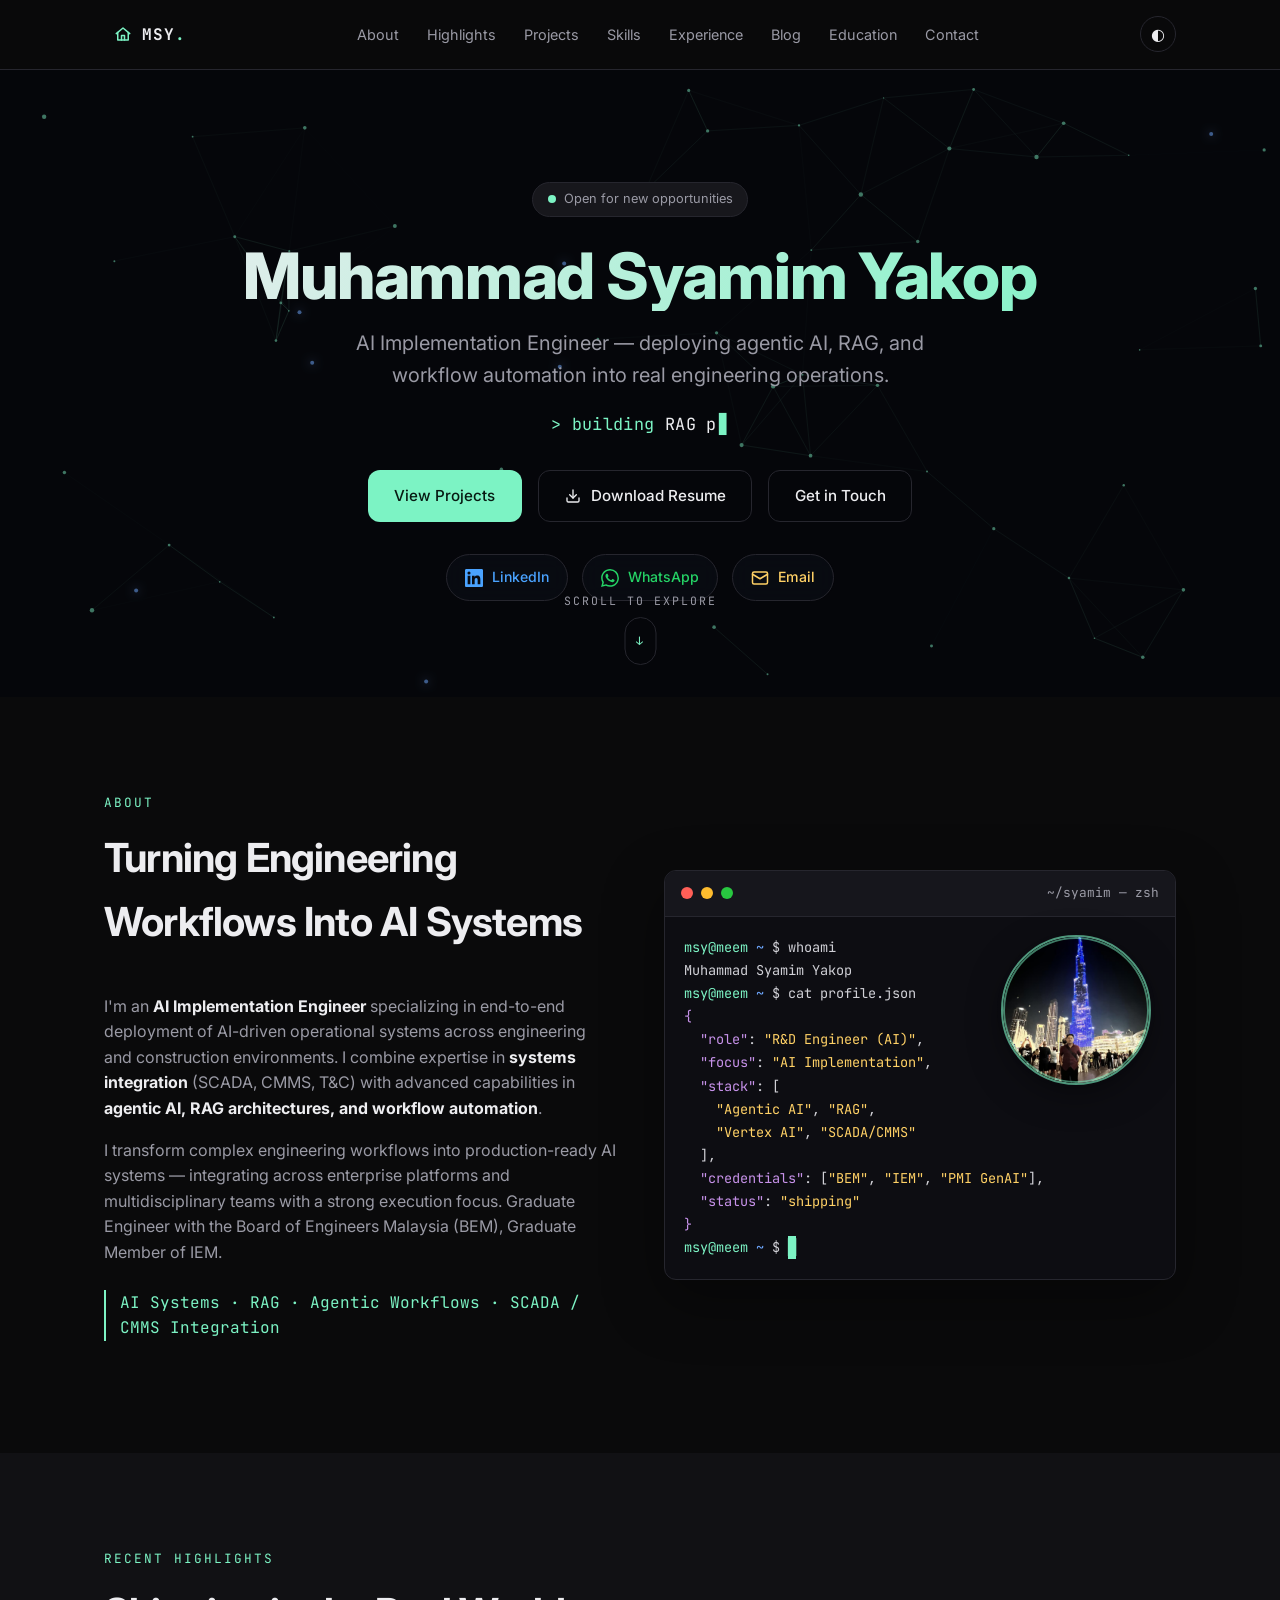
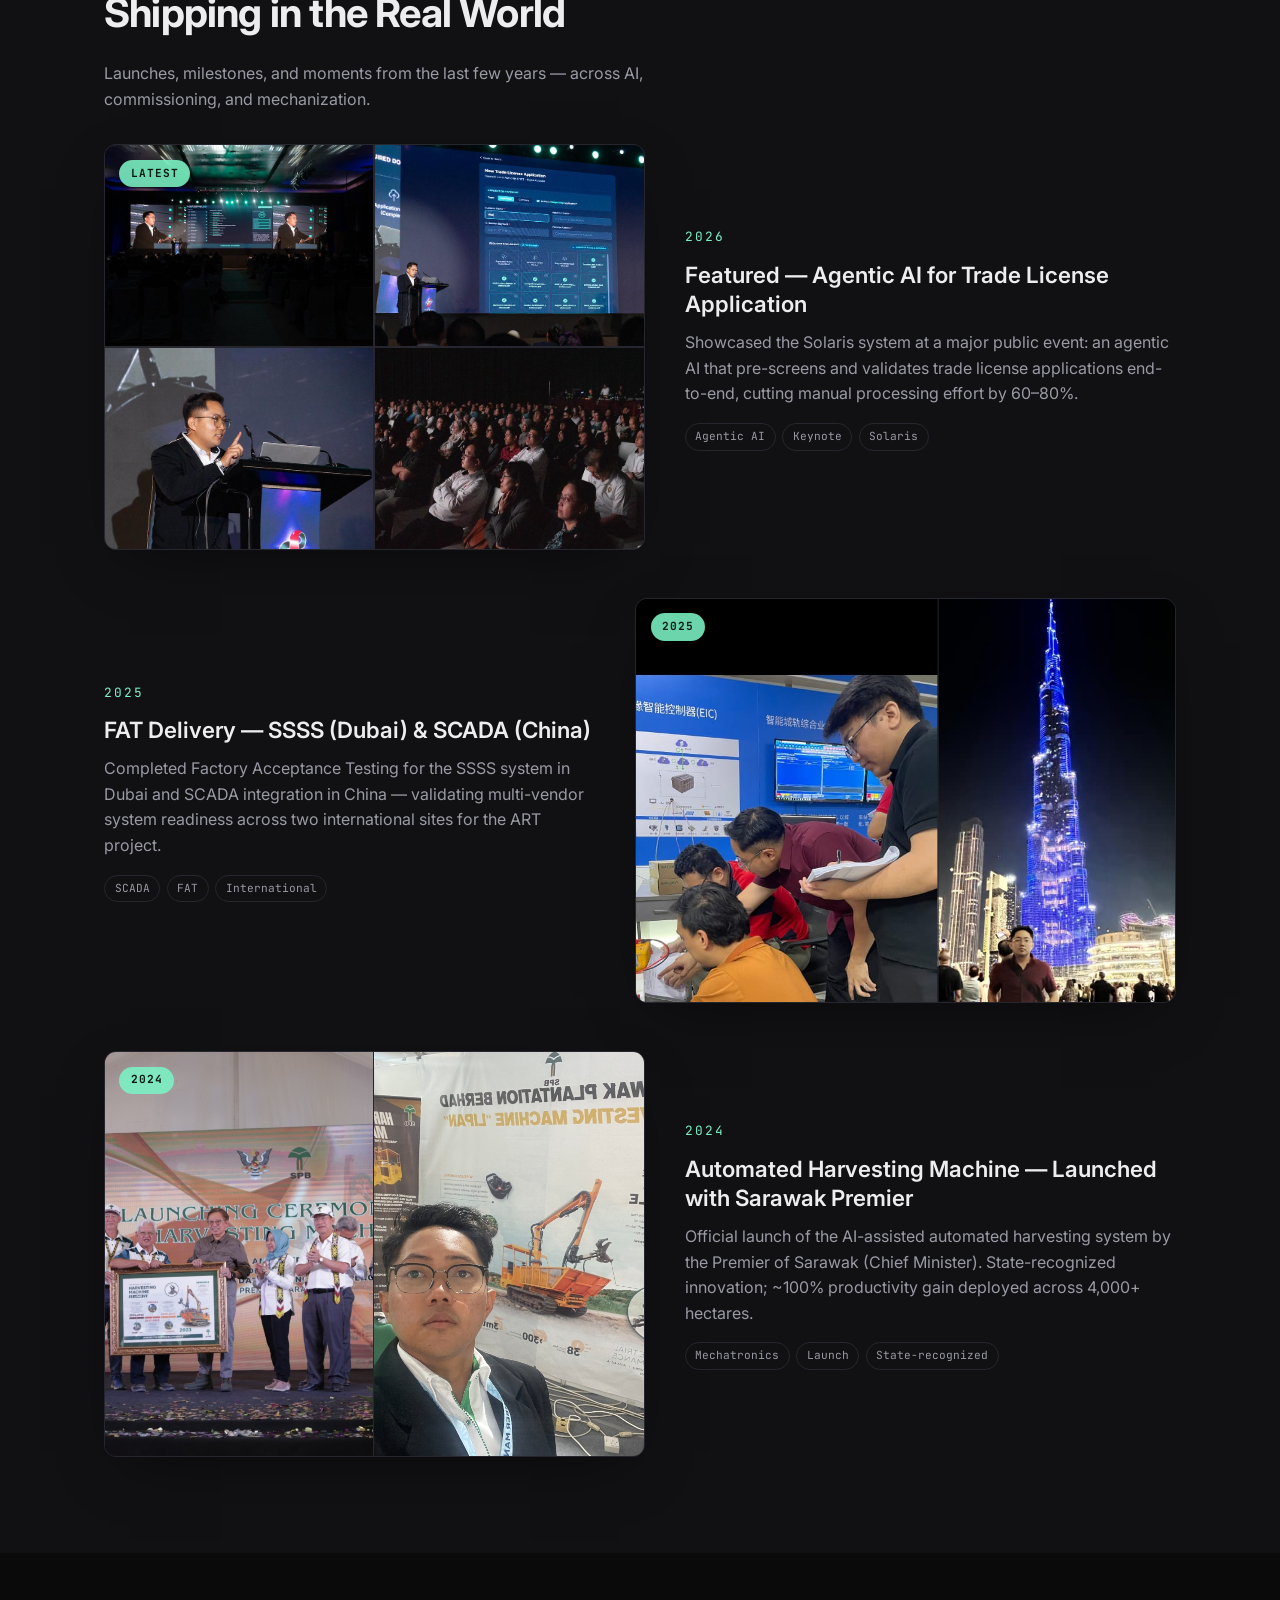
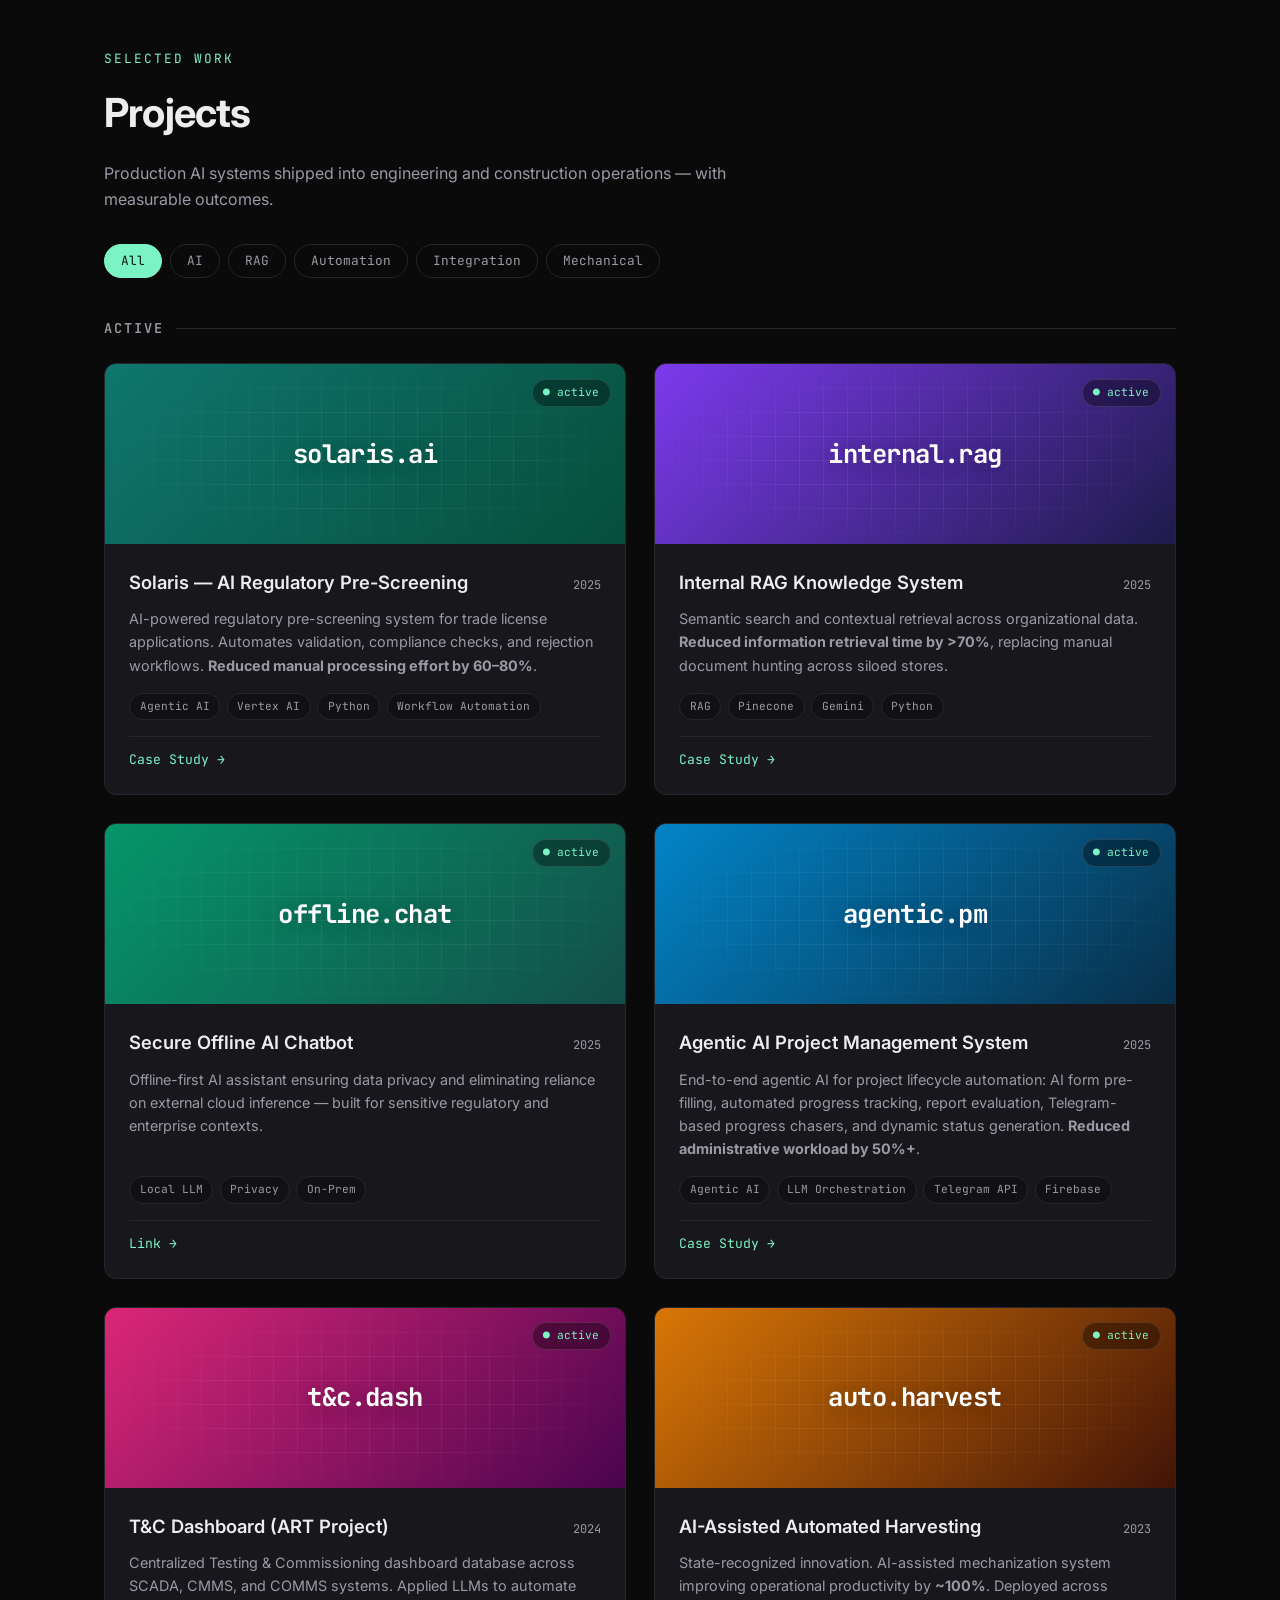
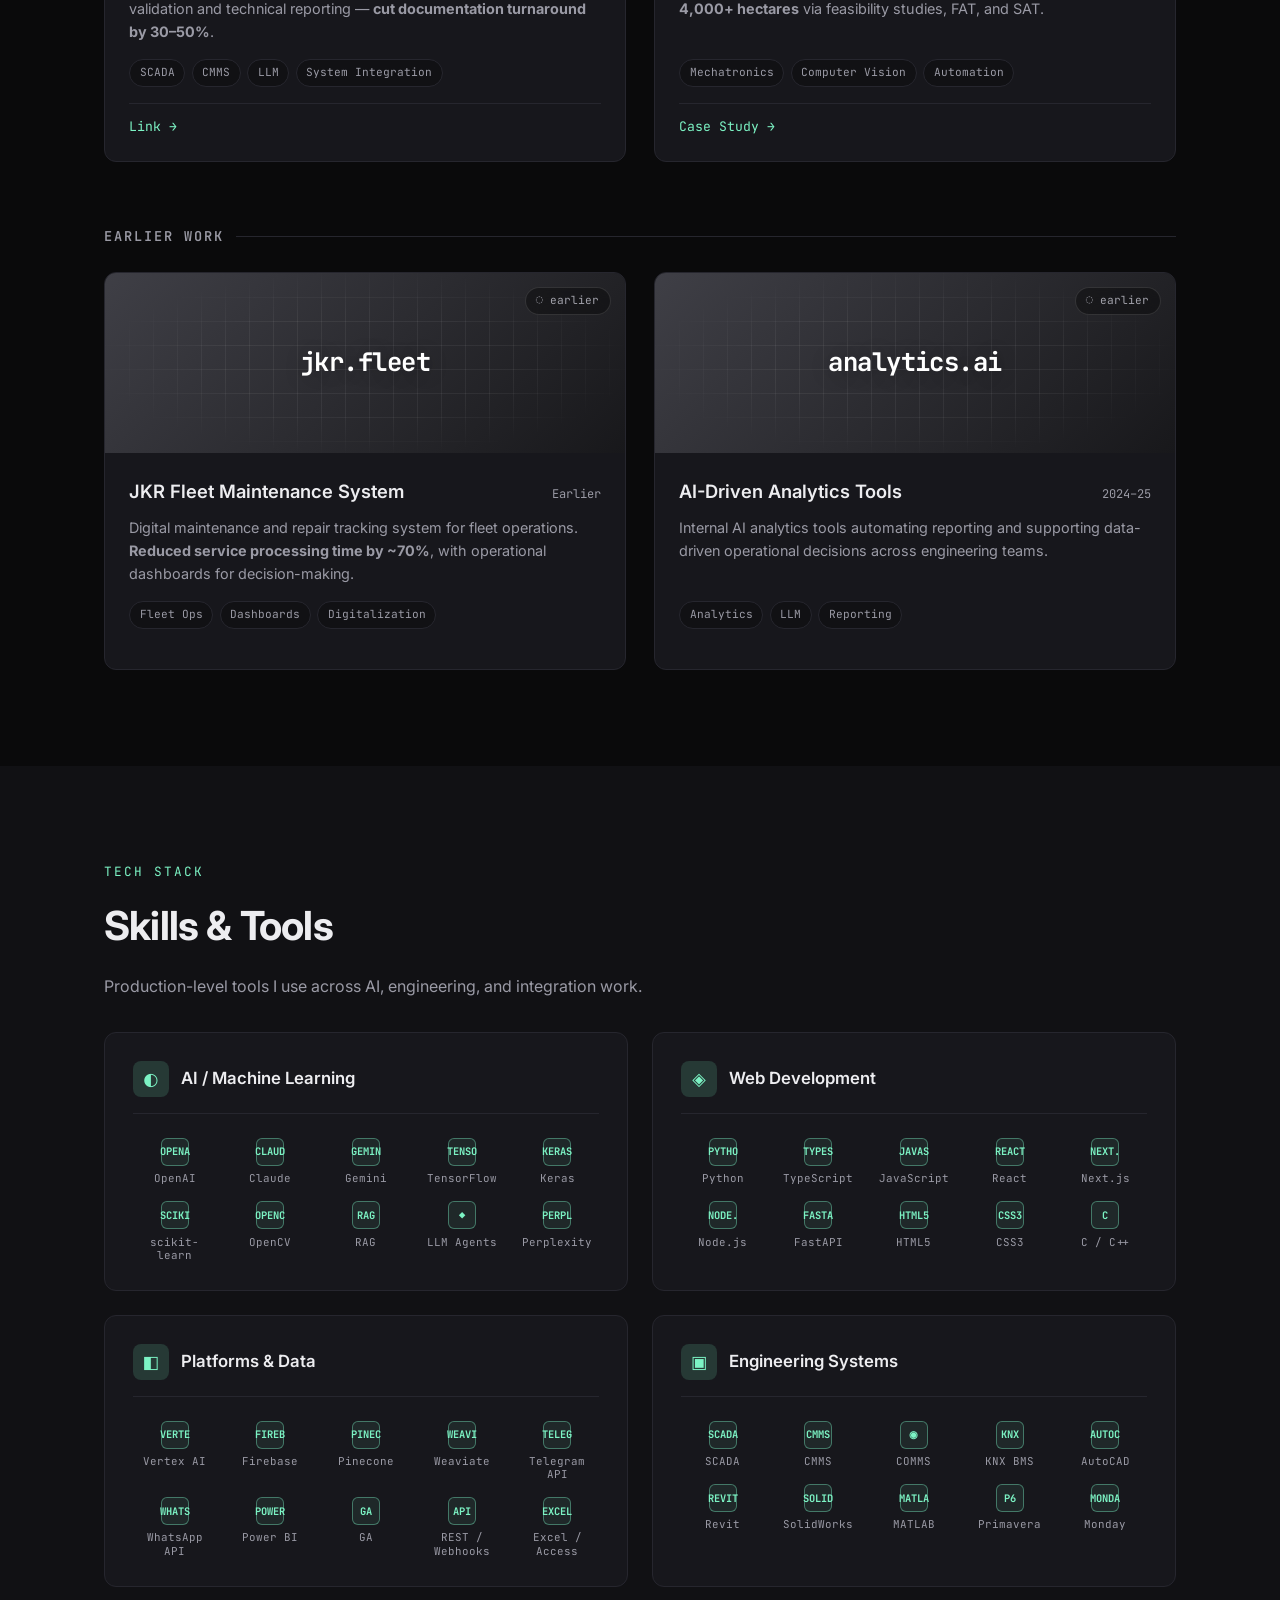
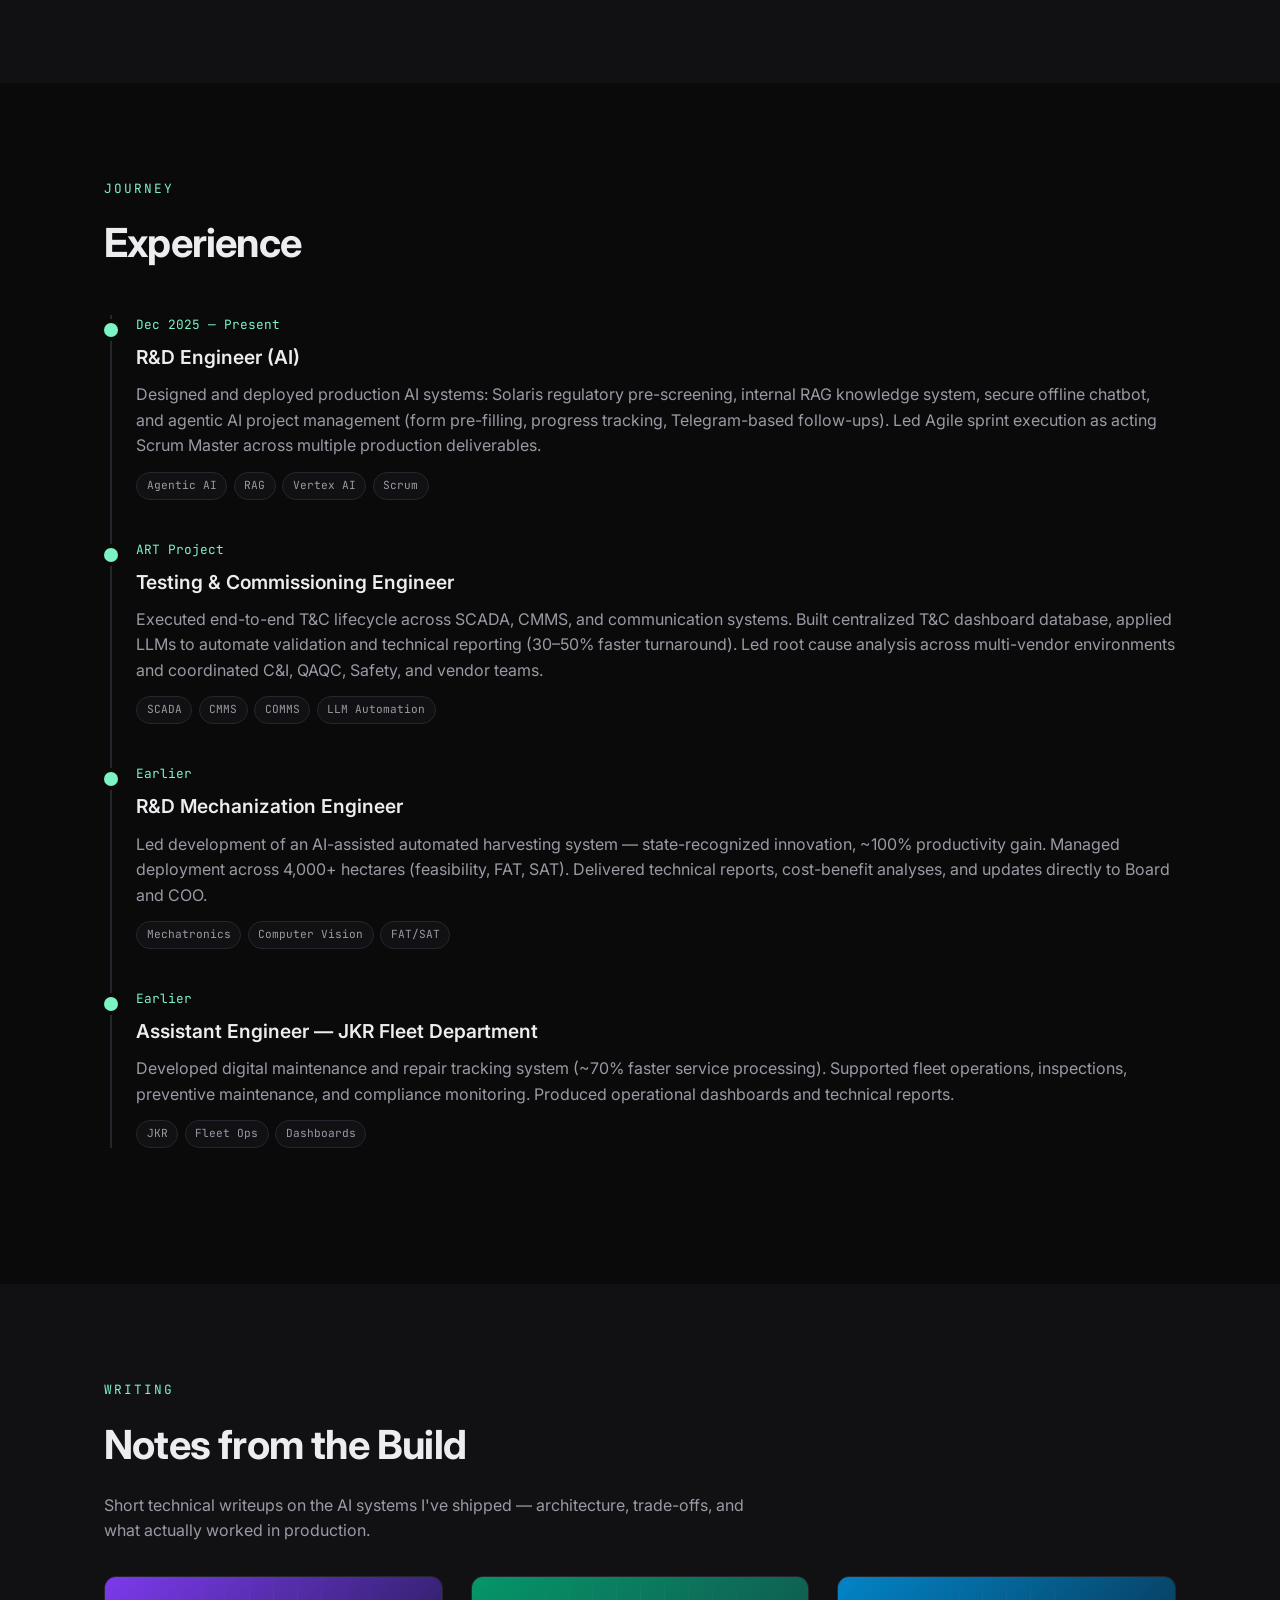
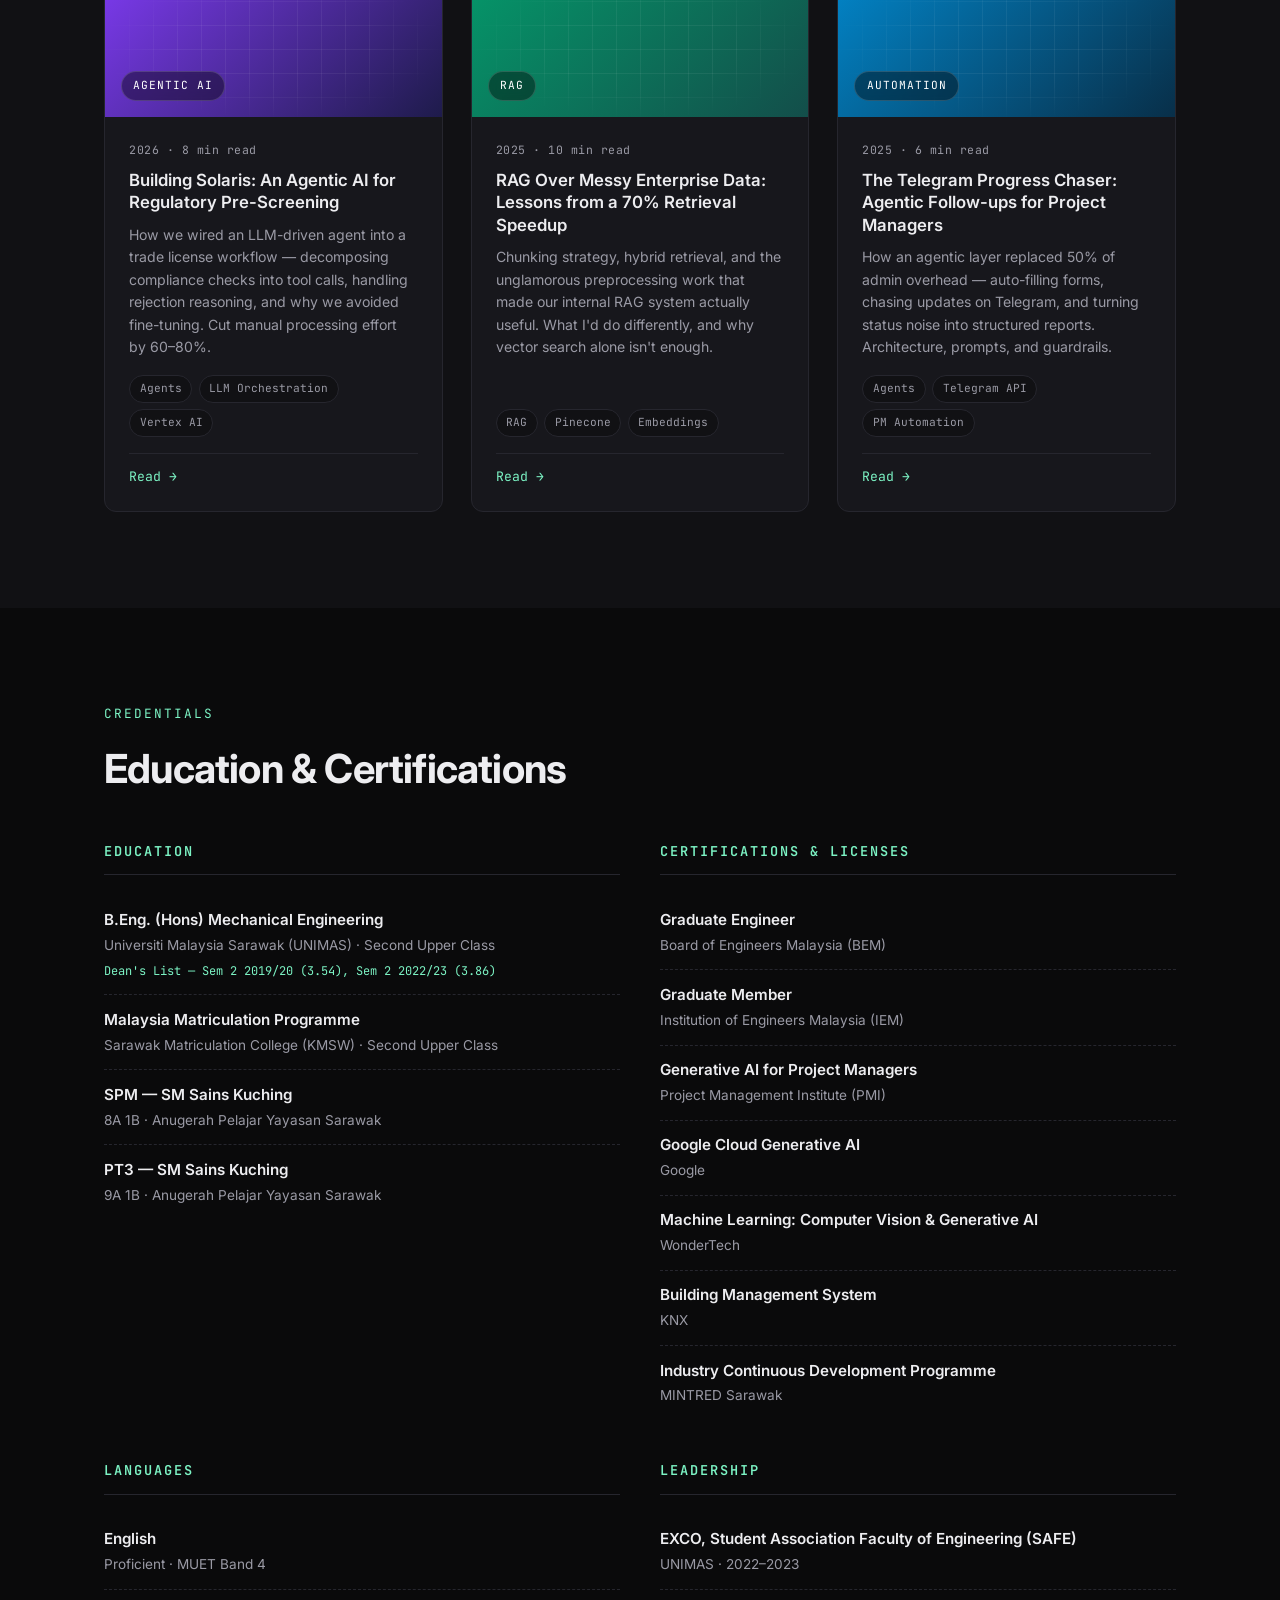
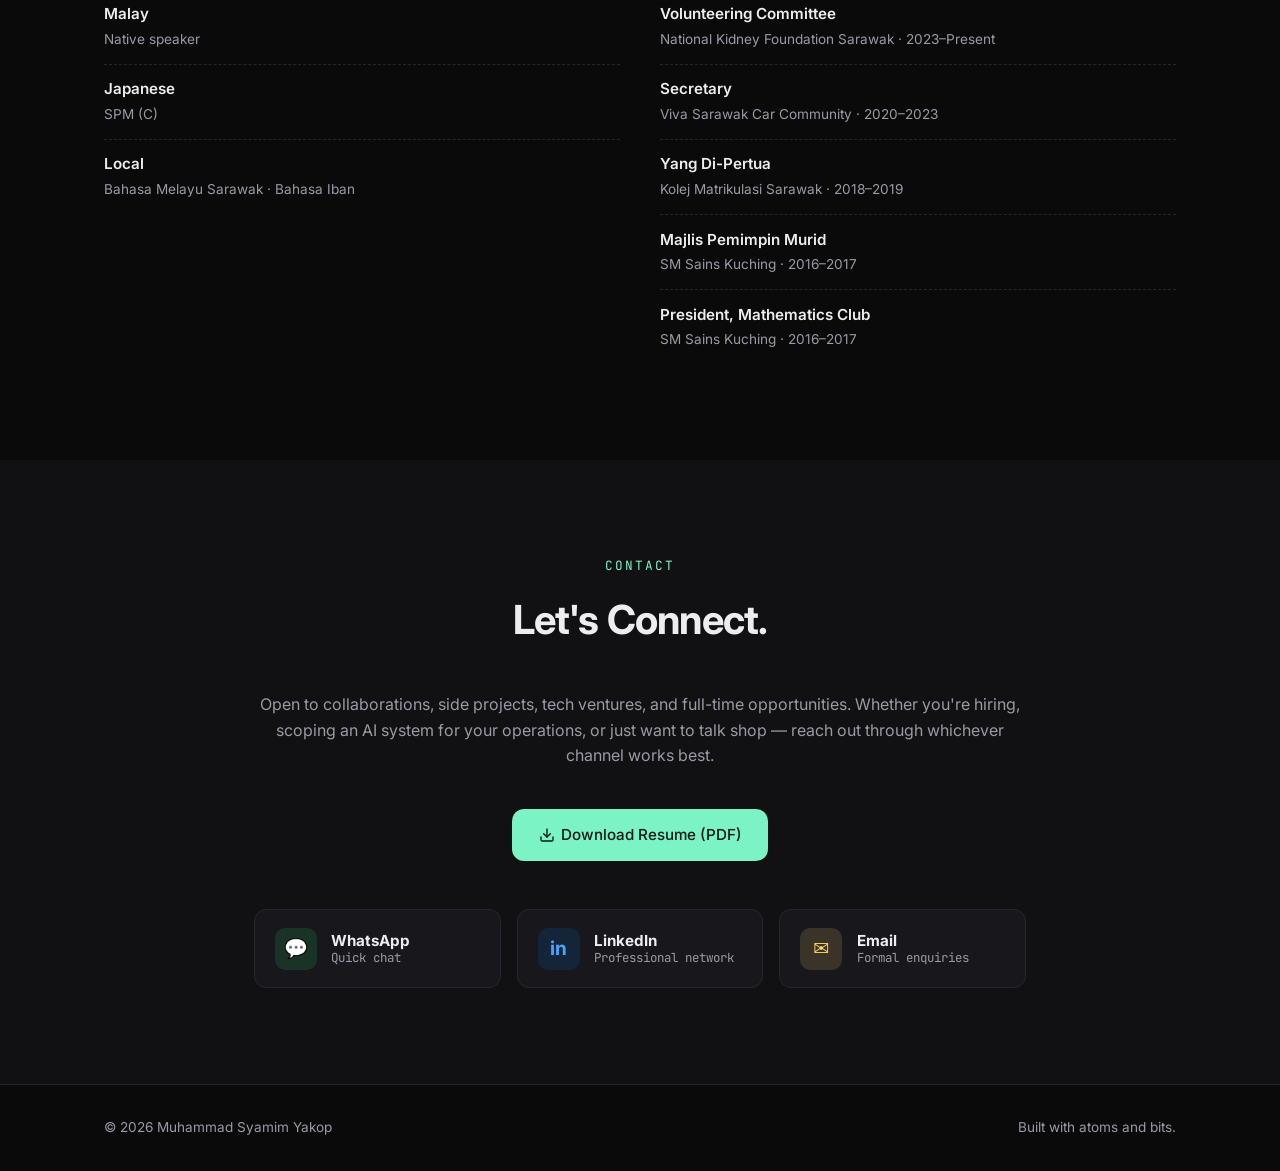
==== commit 46fee30c: "Latest" ====
--- a/index.html
+++ b/index.html
@@ -24,6 +24,7 @@
       <li><a href="#projects">Projects</a></li>
       <li><a href="#skills">Skills</a></li>
       <li><a href="#experience">Experience</a></li>
+      <li><a href="#blog">Blog</a></li>
       <li><a href="#education">Education</a></li>
       <li><a href="#contact">Contact</a></li>
     </ul>
@@ -42,12 +43,16 @@
   <canvas id="heroNet" class="hero-net"></canvas>
   <div class="hero-overlay"></div>
   <div class="container hero-inner">
-    <div class="availability"><span class="dot"></span> Available for new projects</div>
+    <div class="availability"><span class="dot"></span> Open for new opportunities</div>
     <h1>Muhammad Syamim Yakop</h1>
     <p class="tagline">AI Implementation Engineer — deploying agentic AI, RAG, and workflow automation into real engineering operations.</p>
     <p class="typewriter">&gt; building <span id="twText"></span><span class="tw-cursor">▊</span></p>
     <div class="hero-cta">
       <a href="#projects" class="btn btn-primary">View Projects</a>
+      <a href="resume.pdf" download class="btn btn-ghost">
+        <svg xmlns="http://www.w3.org/2000/svg" width="16" height="16" viewBox="0 0 24 24" fill="none" stroke="currentColor" stroke-width="2" stroke-linecap="round" stroke-linejoin="round" style="vertical-align:-3px;margin-right:6px"><path d="M21 15v4a2 2 0 0 1-2 2H5a2 2 0 0 1-2-2v-4"/><polyline points="7 10 12 15 17 10"/><line x1="12" y1="15" x2="12" y2="3"/></svg>
+        Download Resume
+      </a>
       <a href="#contact" class="btn btn-ghost">Get in Touch</a>
     </div>
     <div class="hero-socials">
@@ -475,7 +480,64 @@
   </div>
 </section>
 
-<section id="education" class="section section-alt">
+<section id="blog" class="section section-alt">
+  <div class="container">
+    <span class="eyebrow">Writing</span>
+    <h2>Notes from the Build</h2>
+    <p class="section-lede">Short technical writeups on the AI systems I've shipped — architecture, trade-offs, and what actually worked in production.</p>
+
+    <div class="blog-grid">
+
+      <article class="blog-card">
+        <div class="blog-thumb thumb-grad-2">
+          <span class="blog-cat">Agentic AI</span>
+        </div>
+        <div class="blog-body">
+          <div class="blog-meta"><span>2026</span> · <span>8 min read</span></div>
+          <h3>Building Solaris: An Agentic AI for Regulatory Pre-Screening</h3>
+          <p>How we wired an LLM-driven agent into a trade license workflow — decomposing compliance checks into tool calls, handling rejection reasoning, and why we avoided fine-tuning. Cut manual processing effort by 60–80%.</p>
+          <div class="tags"><span>Agents</span><span>LLM Orchestration</span><span>Vertex AI</span></div>
+          <div class="project-links">
+            <a href="#">Read →</a>
+          </div>
+        </div>
+      </article>
+
+      <article class="blog-card">
+        <div class="blog-thumb thumb-grad-3">
+          <span class="blog-cat">RAG</span>
+        </div>
+        <div class="blog-body">
+          <div class="blog-meta"><span>2025</span> · <span>10 min read</span></div>
+          <h3>RAG Over Messy Enterprise Data: Lessons from a 70% Retrieval Speedup</h3>
+          <p>Chunking strategy, hybrid retrieval, and the unglamorous preprocessing work that made our internal RAG system actually useful. What I'd do differently, and why vector search alone isn't enough.</p>
+          <div class="tags"><span>RAG</span><span>Pinecone</span><span>Embeddings</span></div>
+          <div class="project-links">
+            <a href="#">Read →</a>
+          </div>
+        </div>
+      </article>
+
+      <article class="blog-card">
+        <div class="blog-thumb thumb-grad-4">
+          <span class="blog-cat">Automation</span>
+        </div>
+        <div class="blog-body">
+          <div class="blog-meta"><span>2025</span> · <span>6 min read</span></div>
+          <h3>The Telegram Progress Chaser: Agentic Follow-ups for Project Managers</h3>
+          <p>How an agentic layer replaced 50% of admin overhead — auto-filling forms, chasing updates on Telegram, and turning status noise into structured reports. Architecture, prompts, and guardrails.</p>
+          <div class="tags"><span>Agents</span><span>Telegram API</span><span>PM Automation</span></div>
+          <div class="project-links">
+            <a href="#">Read →</a>
+          </div>
+        </div>
+      </article>
+
+    </div>
+  </div>
+</section>
+
+<section id="education" class="section">
   <div class="container">
     <span class="eyebrow">Credentials</span>
     <h2>Education & Certifications</h2>
@@ -543,11 +605,16 @@
   </div>
 </section>
 
-<section id="contact" class="section">
+<section id="contact" class="section section-alt">
   <div class="container contact">
     <span class="eyebrow">Contact</span>
     <h2>Let's Connect.</h2>
     <p>Open to collaborations, side projects, tech ventures, and full-time opportunities. Whether you're hiring, scoping an AI system for your operations, or just want to talk shop — reach out through whichever channel works best.</p>
+
+    <a href="resume.pdf" download class="btn btn-primary contact-resume">
+      <svg xmlns="http://www.w3.org/2000/svg" width="16" height="16" viewBox="0 0 24 24" fill="none" stroke="currentColor" stroke-width="2" stroke-linecap="round" stroke-linejoin="round" style="vertical-align:-3px;margin-right:6px"><path d="M21 15v4a2 2 0 0 1-2 2H5a2 2 0 0 1-2-2v-4"/><polyline points="7 10 12 15 17 10"/><line x1="12" y1="15" x2="12" y2="3"/></svg>
+      Download Resume (PDF)
+    </a>
 
     <div class="contact-actions">
       <a href="https://wa.me/60142866301" target="_blank" rel="noopener" class="contact-btn whatsapp">
--- a/styles.css
+++ b/styles.css
@@ -856,6 +856,82 @@
 /* CONTACT */
 .contact { text-align: center; max-width: 820px; margin: 0 auto; }
 .contact p { color: var(--text-dim); margin-bottom: 2.5rem; }
+.contact-resume {
+  display: inline-flex; align-items: center;
+  margin-bottom: 2rem;
+}
+
+/* BLOG */
+.blog-grid {
+  display: grid;
+  grid-template-columns: repeat(3, 1fr);
+  gap: 1.75rem;
+}
+.blog-card {
+  background: var(--surface);
+  border: 1px solid var(--border);
+  border-radius: var(--radius);
+  overflow: hidden;
+  transition: transform 0.25s ease, border-color 0.2s ease, box-shadow 0.25s ease;
+  display: flex; flex-direction: column;
+}
+.blog-card:hover {
+  transform: translateY(-4px);
+  border-color: var(--accent);
+  box-shadow: 0 20px 50px -20px color-mix(in srgb, var(--accent) 35%, transparent);
+}
+.blog-thumb {
+  position: relative;
+  height: 140px;
+  display: flex; align-items: flex-end;
+  padding: 1rem;
+  overflow: hidden;
+}
+.blog-thumb::before {
+  content: '';
+  position: absolute; inset: 0;
+  background-image:
+    linear-gradient(rgba(255,255,255,0.06) 1px, transparent 1px),
+    linear-gradient(90deg, rgba(255,255,255,0.06) 1px, transparent 1px);
+  background-size: 24px 24px;
+  mask-image: radial-gradient(ellipse at center, #000 40%, transparent 75%);
+}
+.blog-cat {
+  position: relative;
+  font-family: var(--mono);
+  font-size: 0.7rem;
+  padding: 0.3rem 0.7rem;
+  background: rgba(0,0,0,0.4);
+  backdrop-filter: blur(6px);
+  border: 1px solid rgba(255,255,255,0.15);
+  color: #fff;
+  border-radius: 999px;
+  text-transform: uppercase;
+  letter-spacing: 1px;
+}
+.blog-body {
+  padding: 1.5rem;
+  display: flex; flex-direction: column; flex: 1;
+}
+.blog-meta {
+  font-family: var(--mono);
+  font-size: 0.72rem;
+  color: var(--text-dim);
+  margin-bottom: 0.6rem;
+  letter-spacing: 0.5px;
+}
+.blog-body h3 {
+  font-size: 1.05rem;
+  line-height: 1.35;
+  margin-bottom: 0.6rem;
+}
+.blog-body p {
+  color: var(--text-dim);
+  font-size: 0.88rem;
+  margin-bottom: 1rem;
+  flex: 1;
+}
+@media (max-width: 980px) { .blog-grid { grid-template-columns: 1fr; } }
 .contact-actions {
   display: grid;
   grid-template-columns: repeat(3, 1fr);
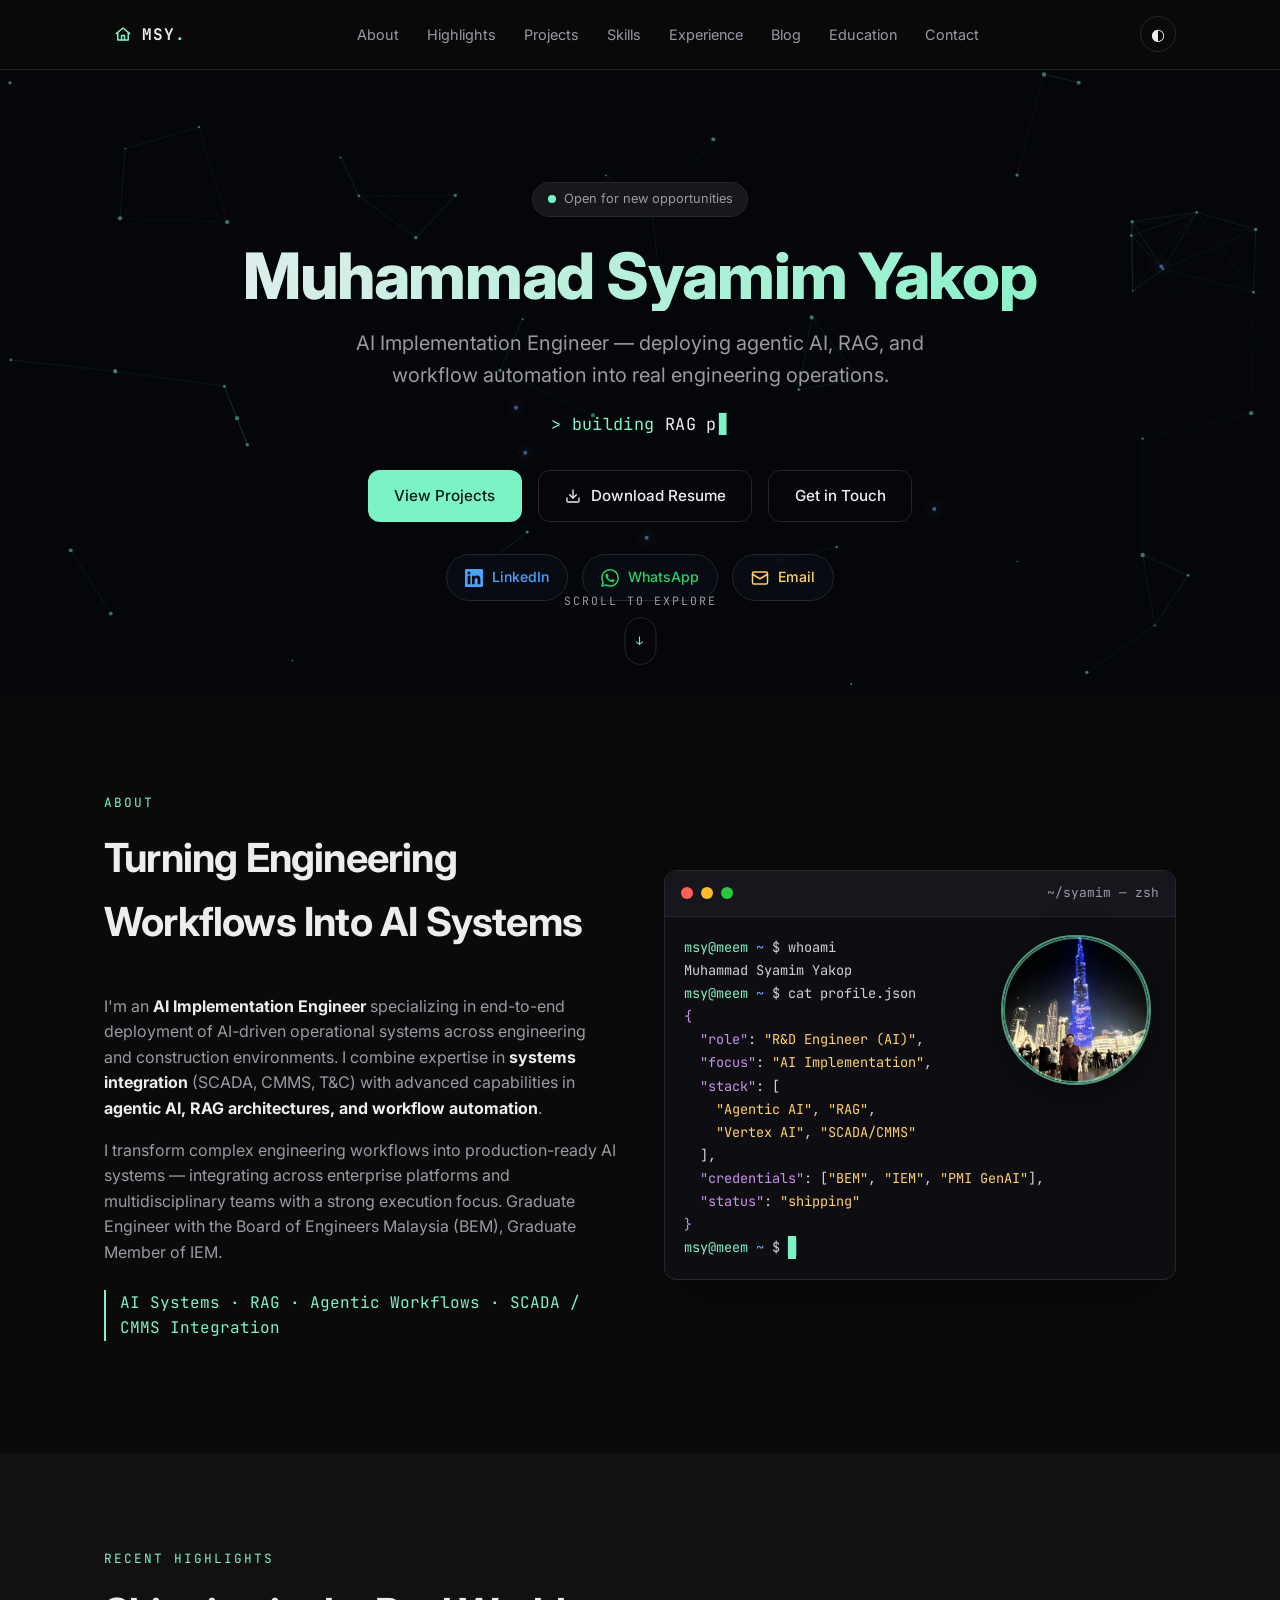
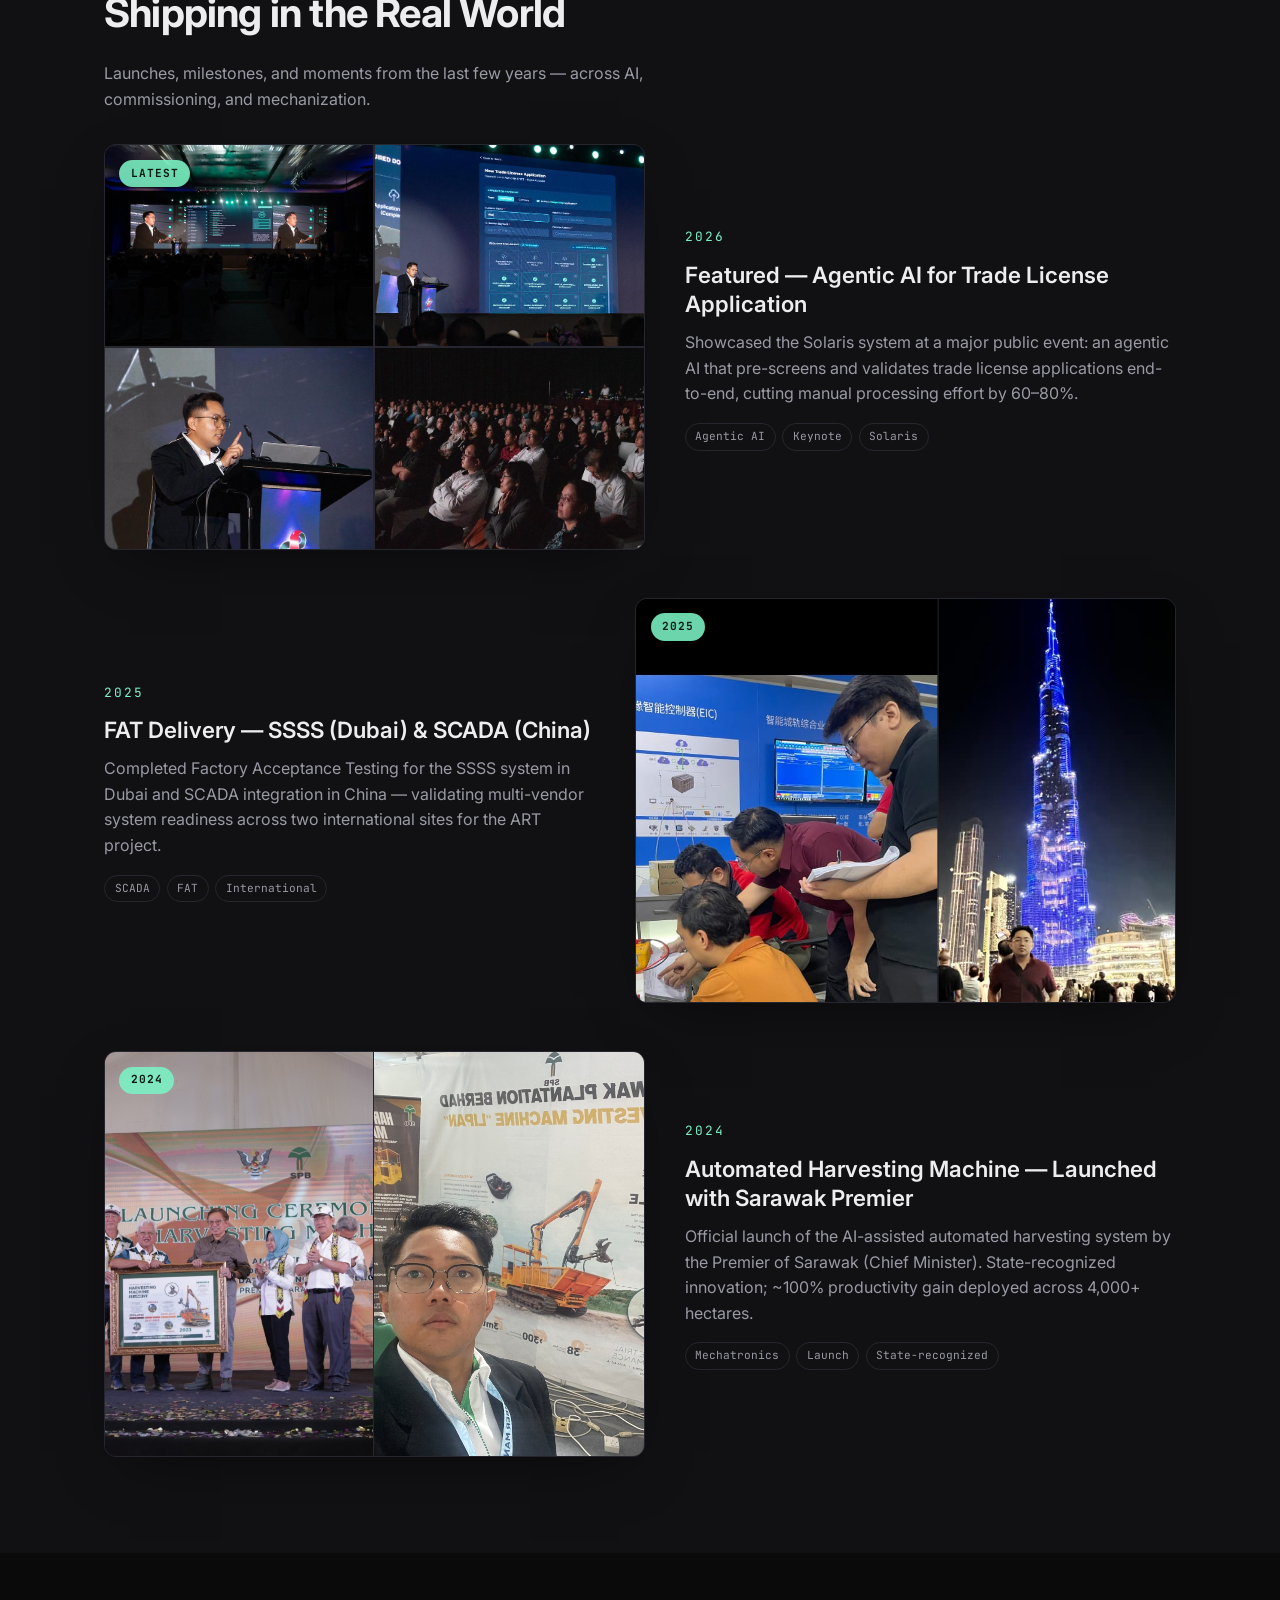
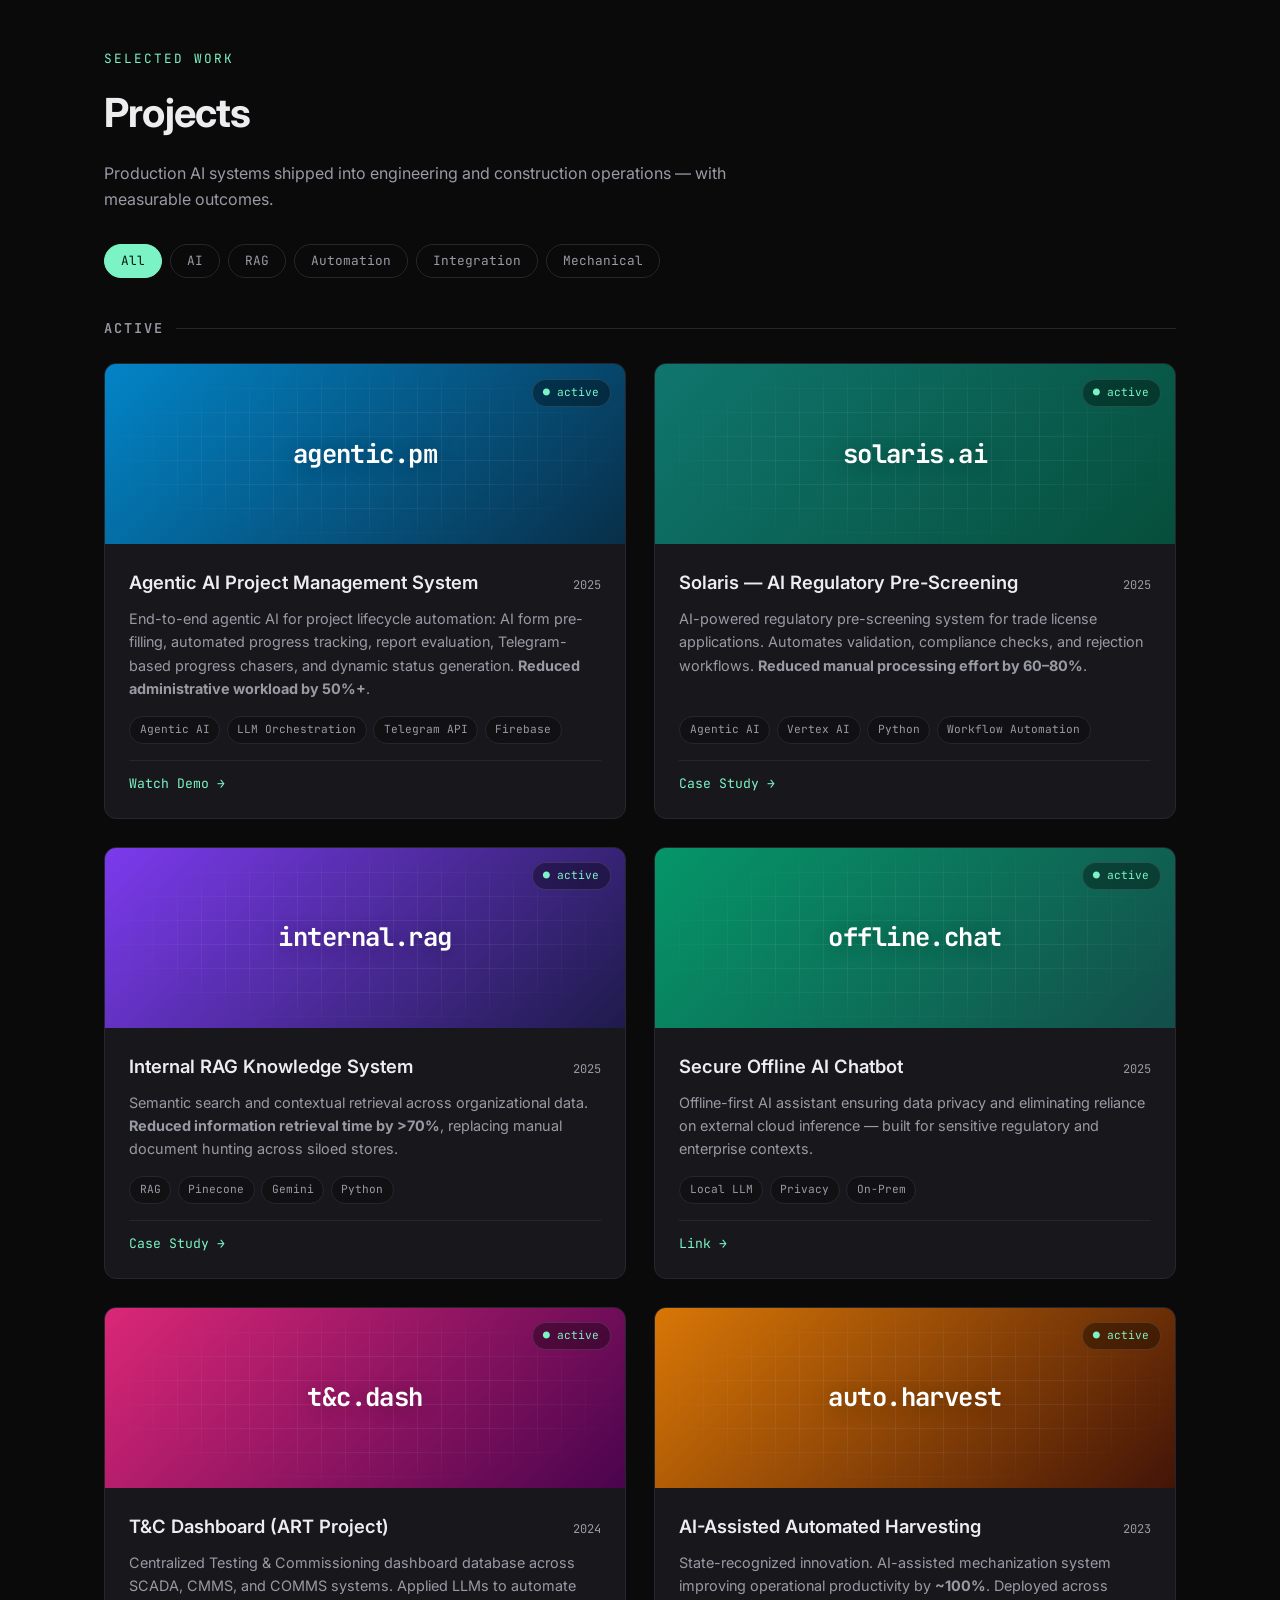
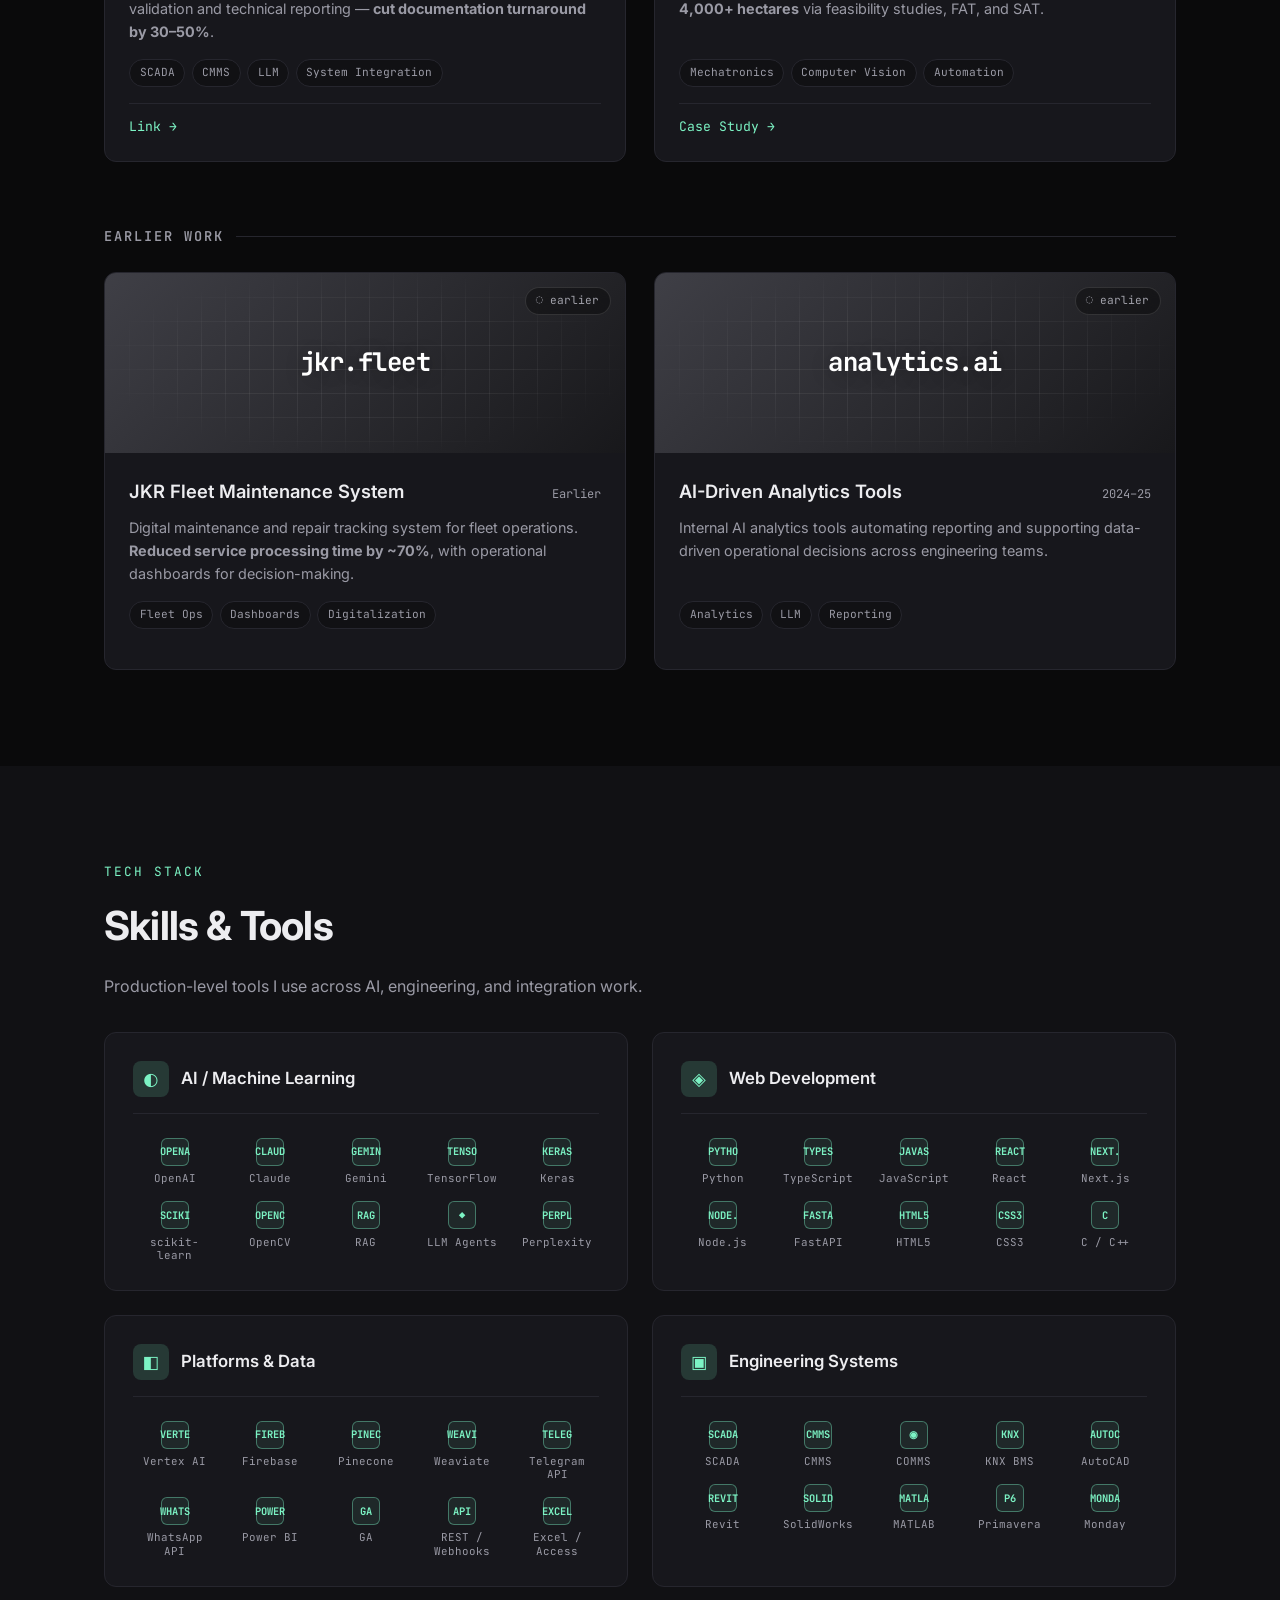
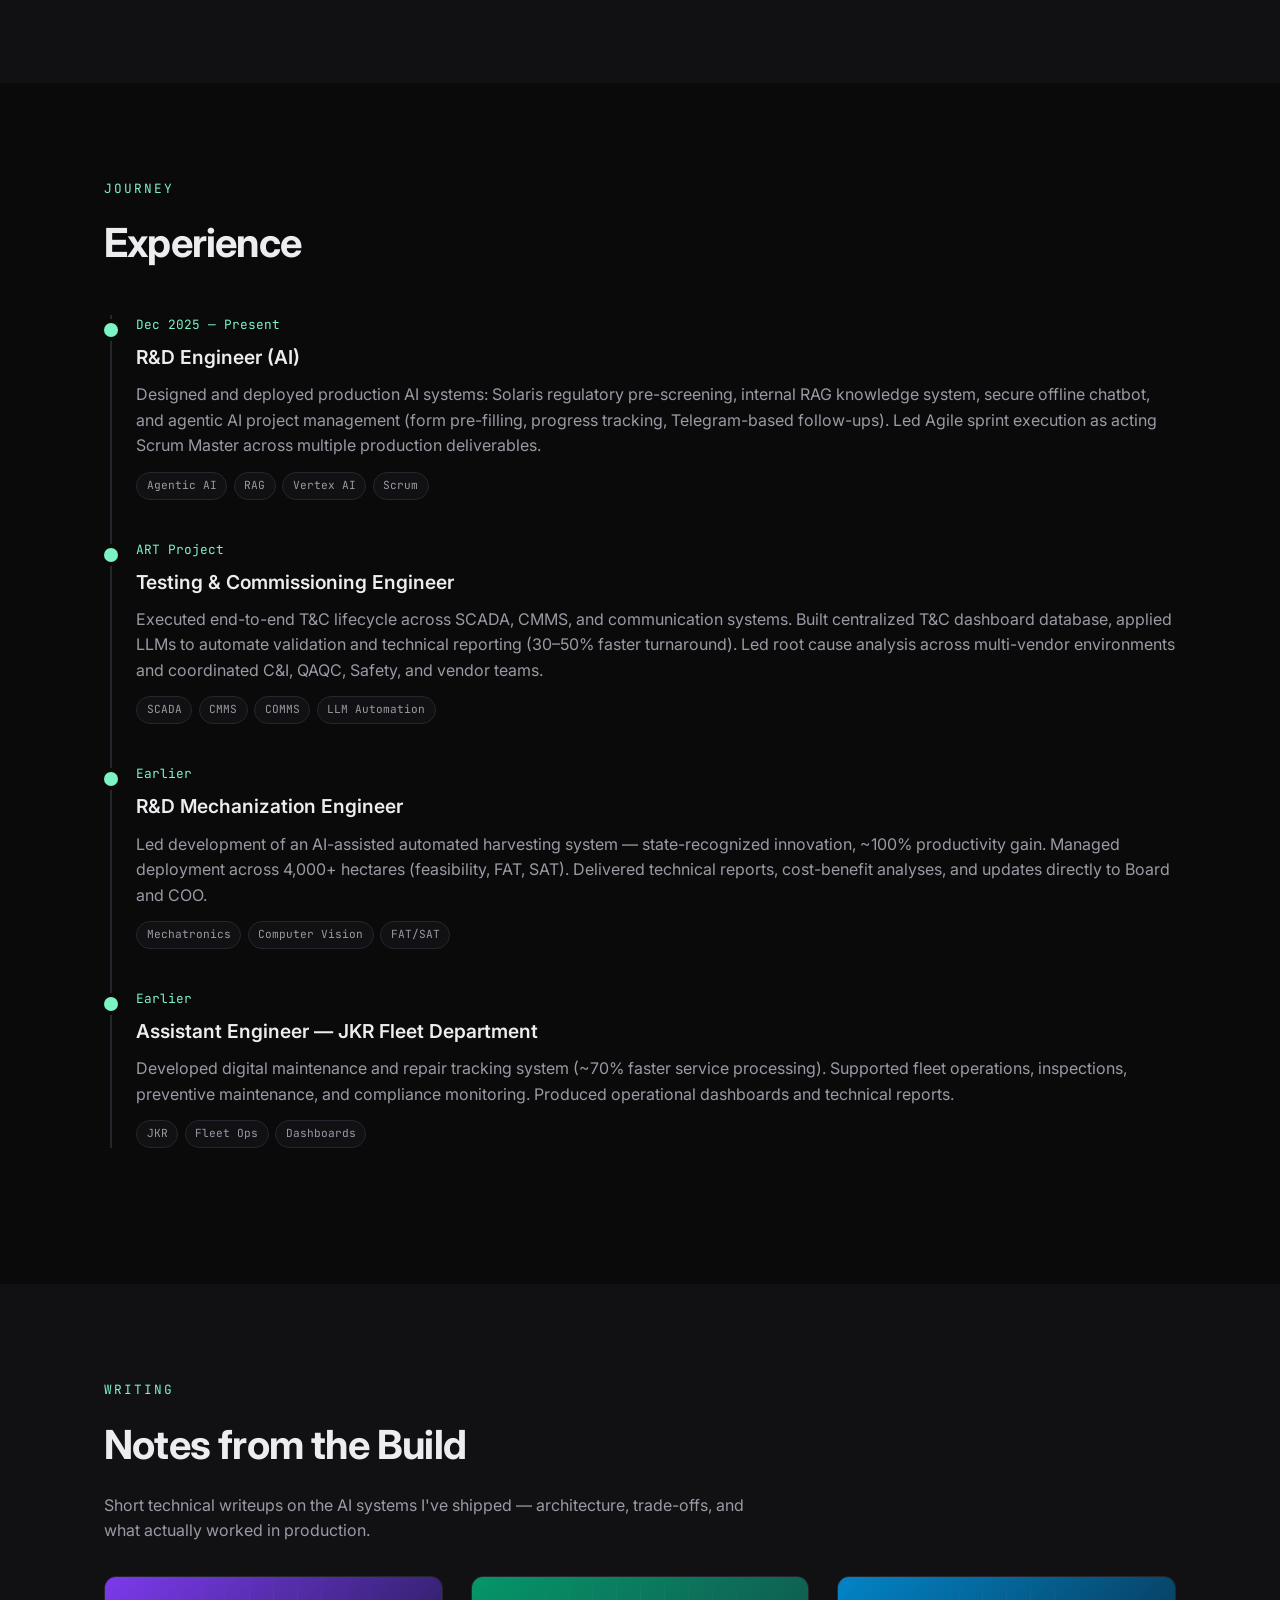
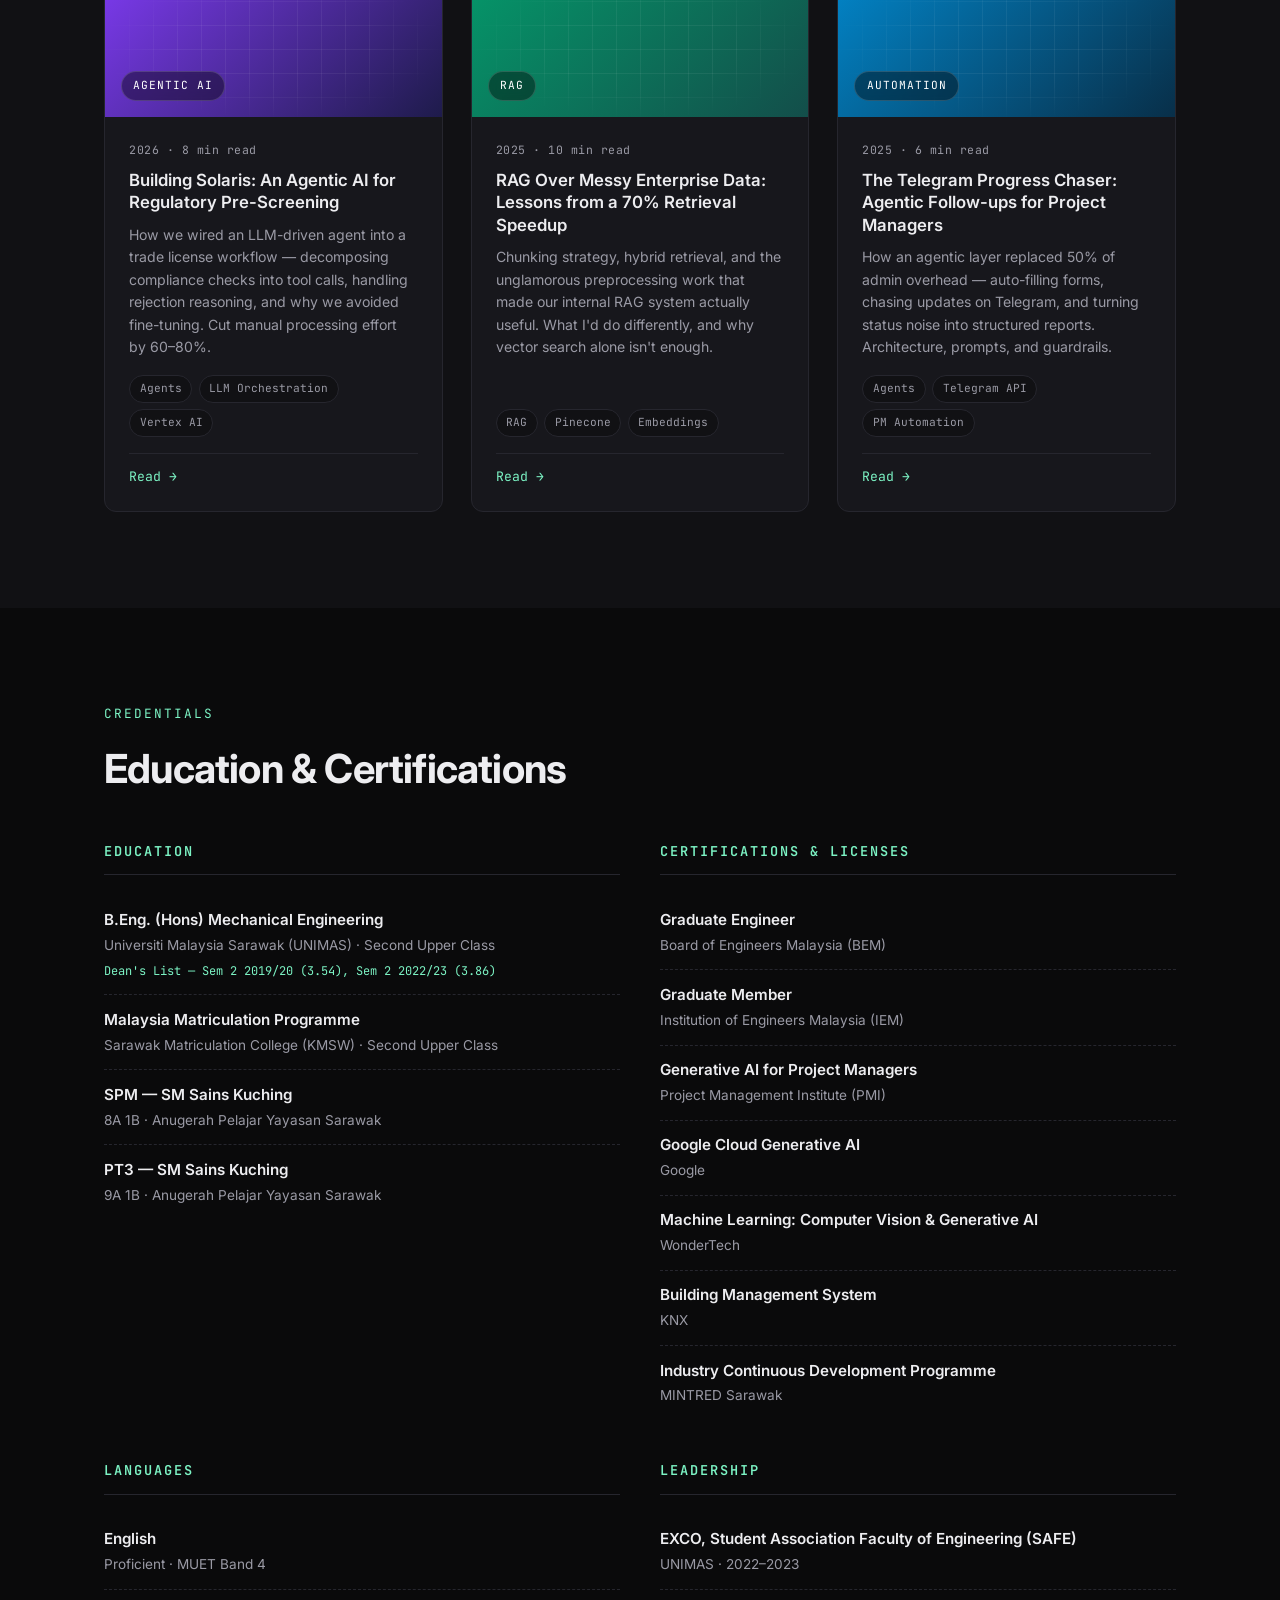
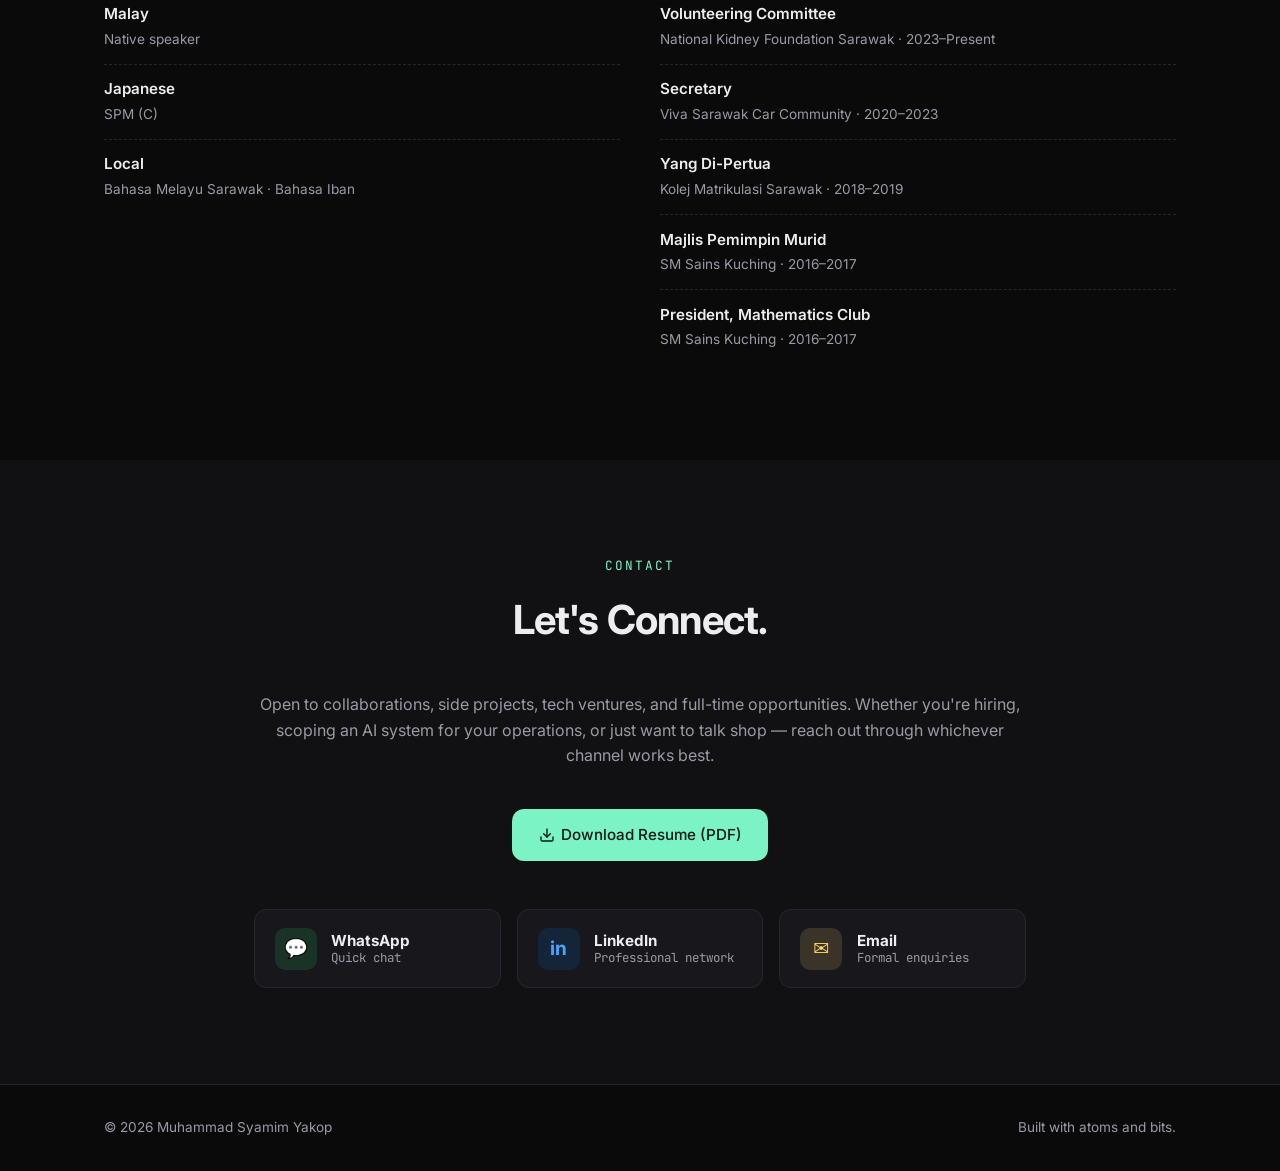
==== commit 3614010e: "CV update" ====
--- a/index.html
+++ b/index.html
@@ -190,6 +190,26 @@
     <div class="projects">
 
       <article class="project-card" data-cat="ai automation">
+        <div class="project-thumb thumb-grad-4">
+          <div class="thumb-mono">agentic.pm</div>
+          <span class="status active">● active</span>
+        </div>
+        <div class="project-meta">
+          <div class="project-head">
+            <h4>Agentic AI Project Management System</h4>
+            <span class="year">2025</span>
+          </div>
+          <p>End-to-end agentic AI for project lifecycle automation: AI form pre-filling, automated progress tracking, report evaluation, Telegram-based progress chasers, and dynamic status generation. <strong>Reduced administrative workload by 50%+</strong>.</p>
+          <div class="tags">
+            <span>Agentic AI</span><span>LLM Orchestration</span><span>Telegram API</span><span>Firebase</span>
+          </div>
+          <div class="project-links">
+            <a href="https://www.youtube.com/watch?v=6Se_3slpkpA&t=144s" target="_blank" rel="noopener">Watch Demo →</a>
+          </div>
+        </div>
+      </article>
+
+      <article class="project-card" data-cat="ai automation">
         <div class="project-thumb thumb-grad-1">
           <div class="thumb-mono">solaris.ai</div>
           <span class="status active">● active</span>
@@ -245,26 +265,6 @@
           </div>
           <div class="project-links">
             <a href="#">Link →</a>
-          </div>
-        </div>
-      </article>
-
-      <article class="project-card" data-cat="ai automation">
-        <div class="project-thumb thumb-grad-4">
-          <div class="thumb-mono">agentic.pm</div>
-          <span class="status active">● active</span>
-        </div>
-        <div class="project-meta">
-          <div class="project-head">
-            <h4>Agentic AI Project Management System</h4>
-            <span class="year">2025</span>
-          </div>
-          <p>End-to-end agentic AI for project lifecycle automation: AI form pre-filling, automated progress tracking, report evaluation, Telegram-based progress chasers, and dynamic status generation. <strong>Reduced administrative workload by 50%+</strong>.</p>
-          <div class="tags">
-            <span>Agentic AI</span><span>LLM Orchestration</span><span>Telegram API</span><span>Firebase</span>
-          </div>
-          <div class="project-links">
-            <a href="#">Case Study →</a>
           </div>
         </div>
       </article>
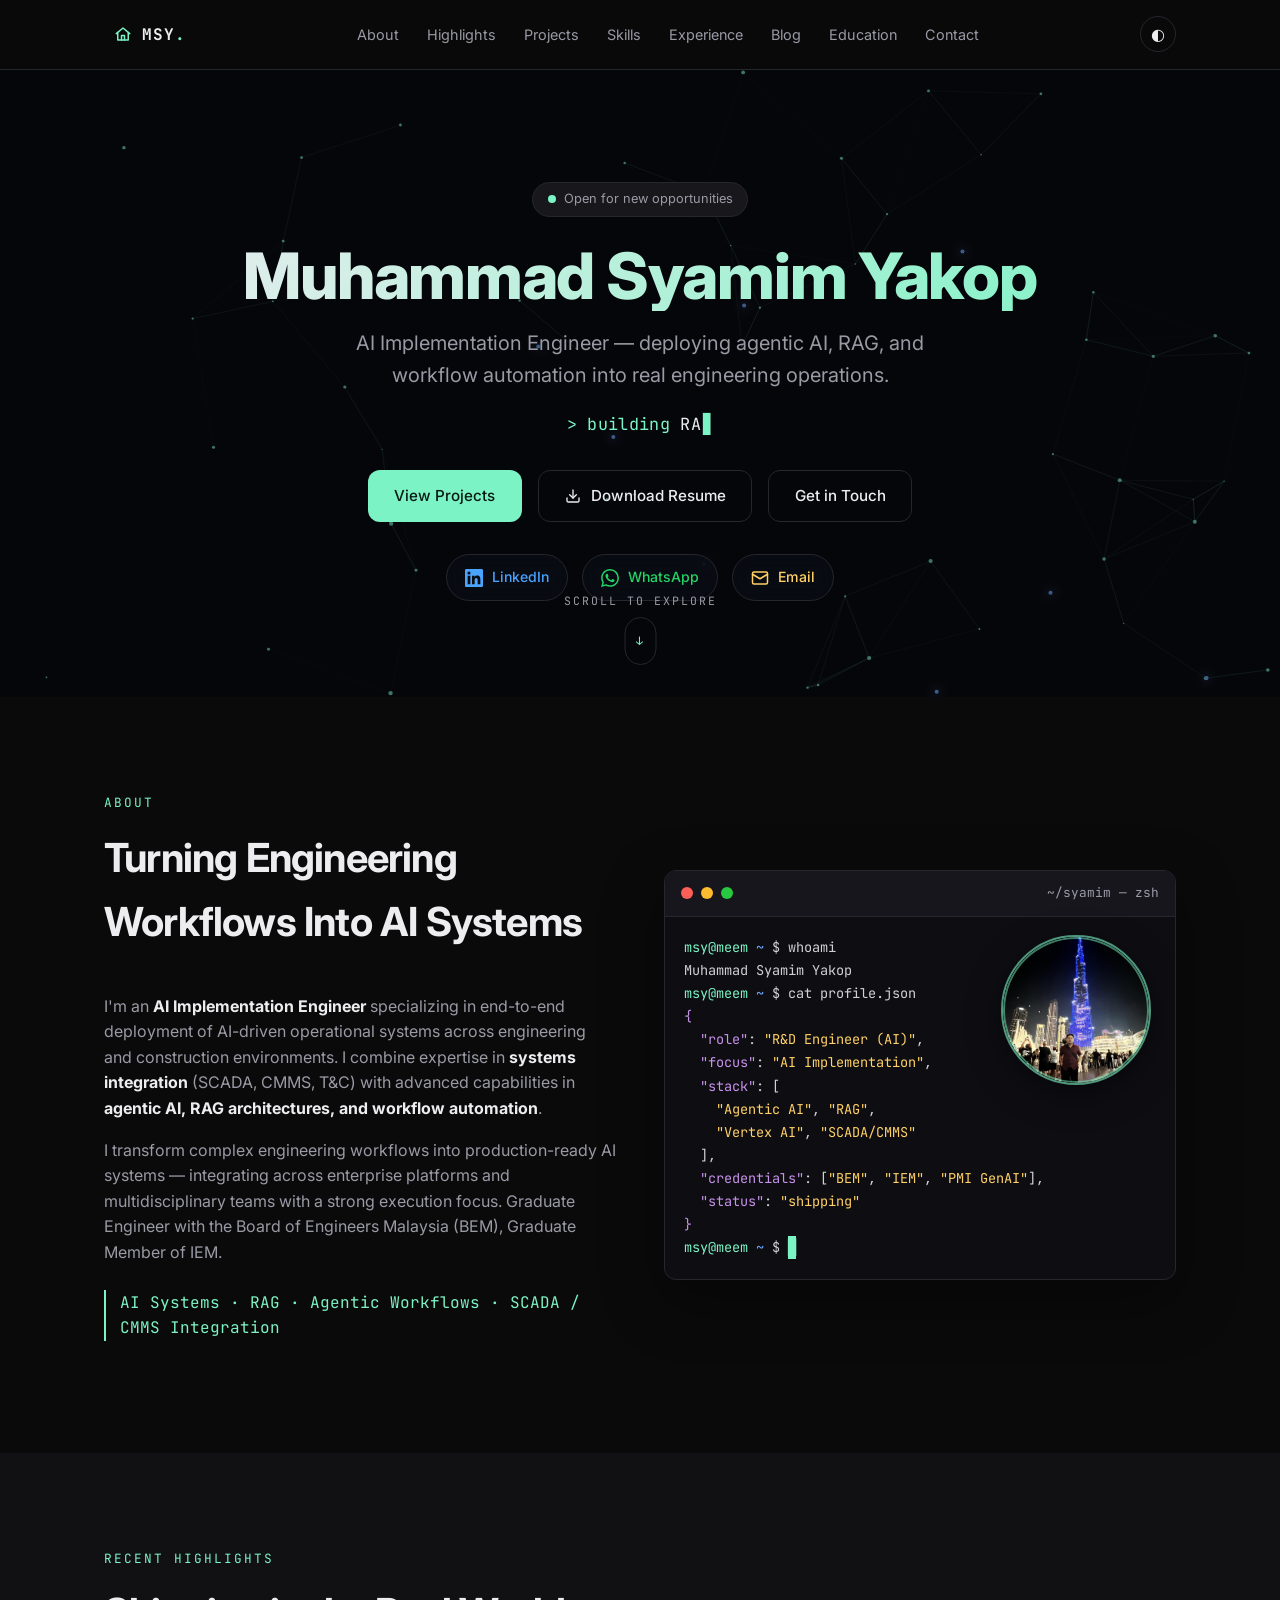
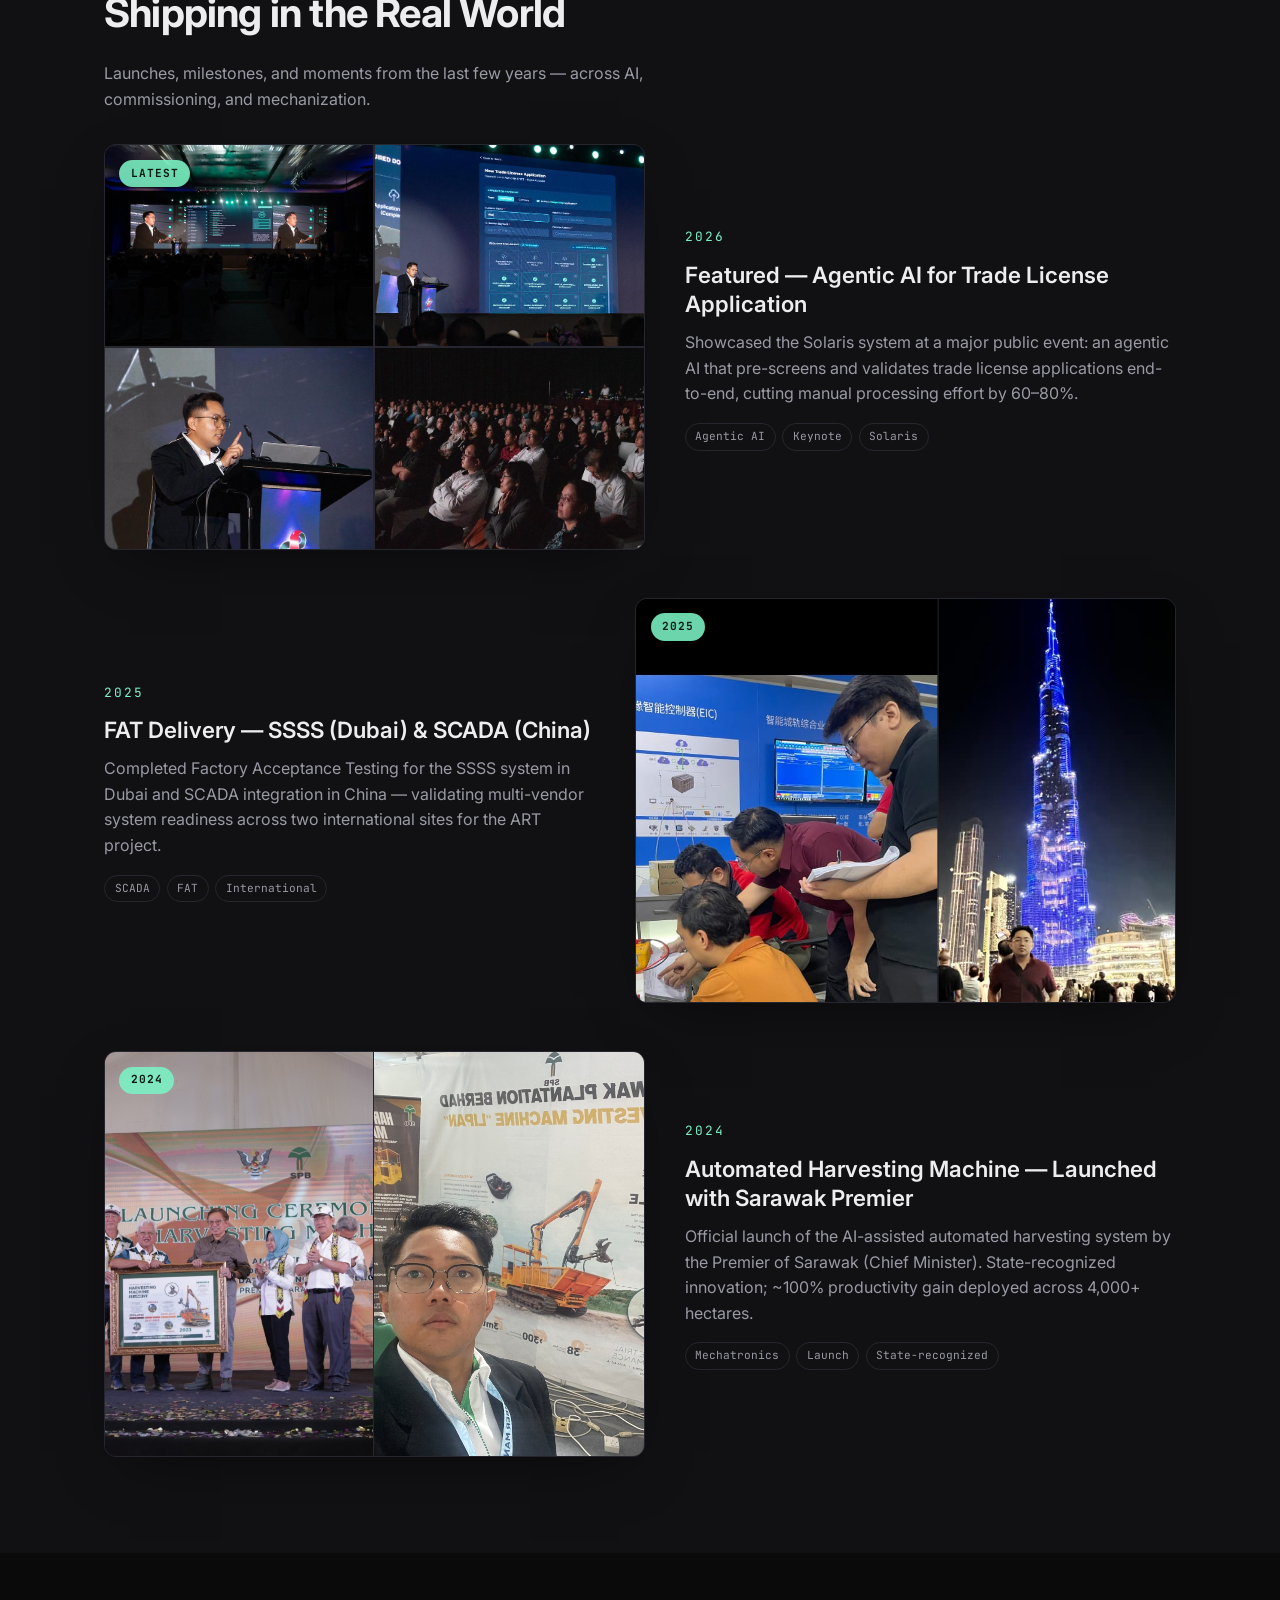
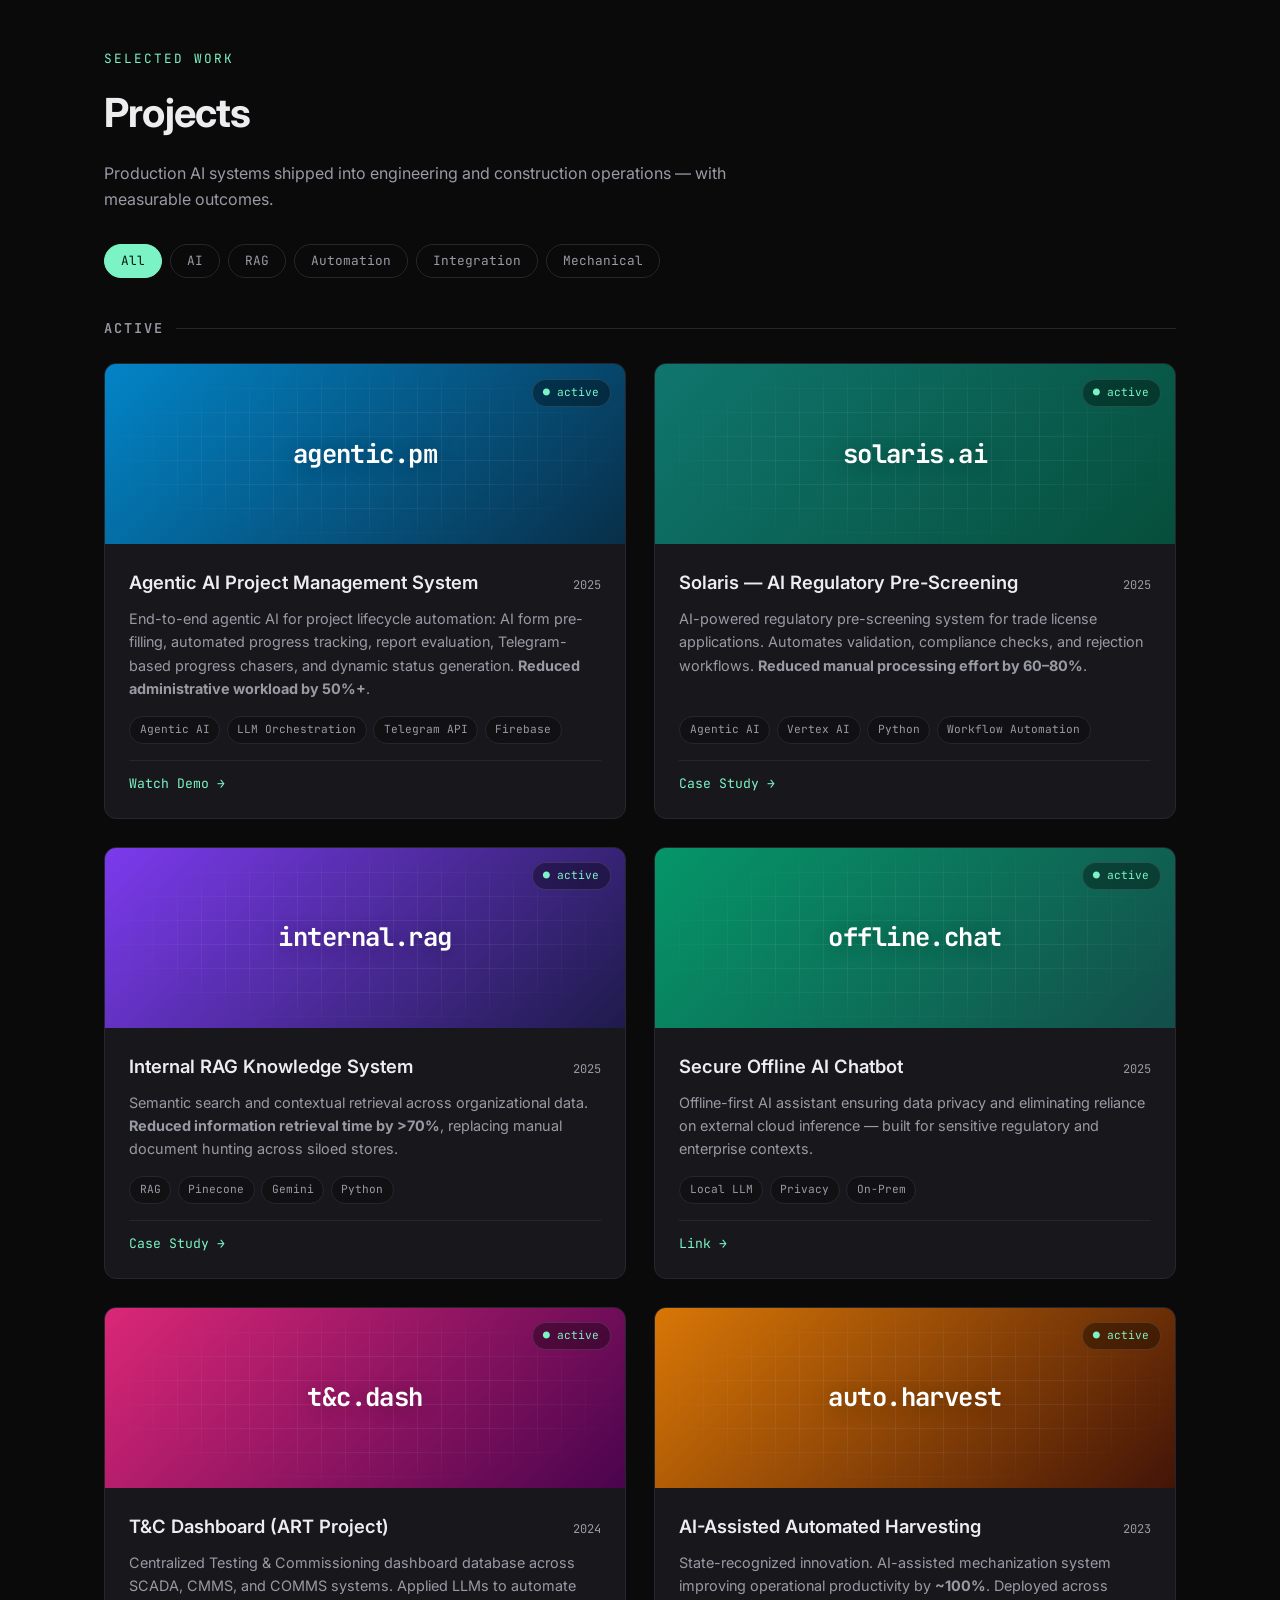
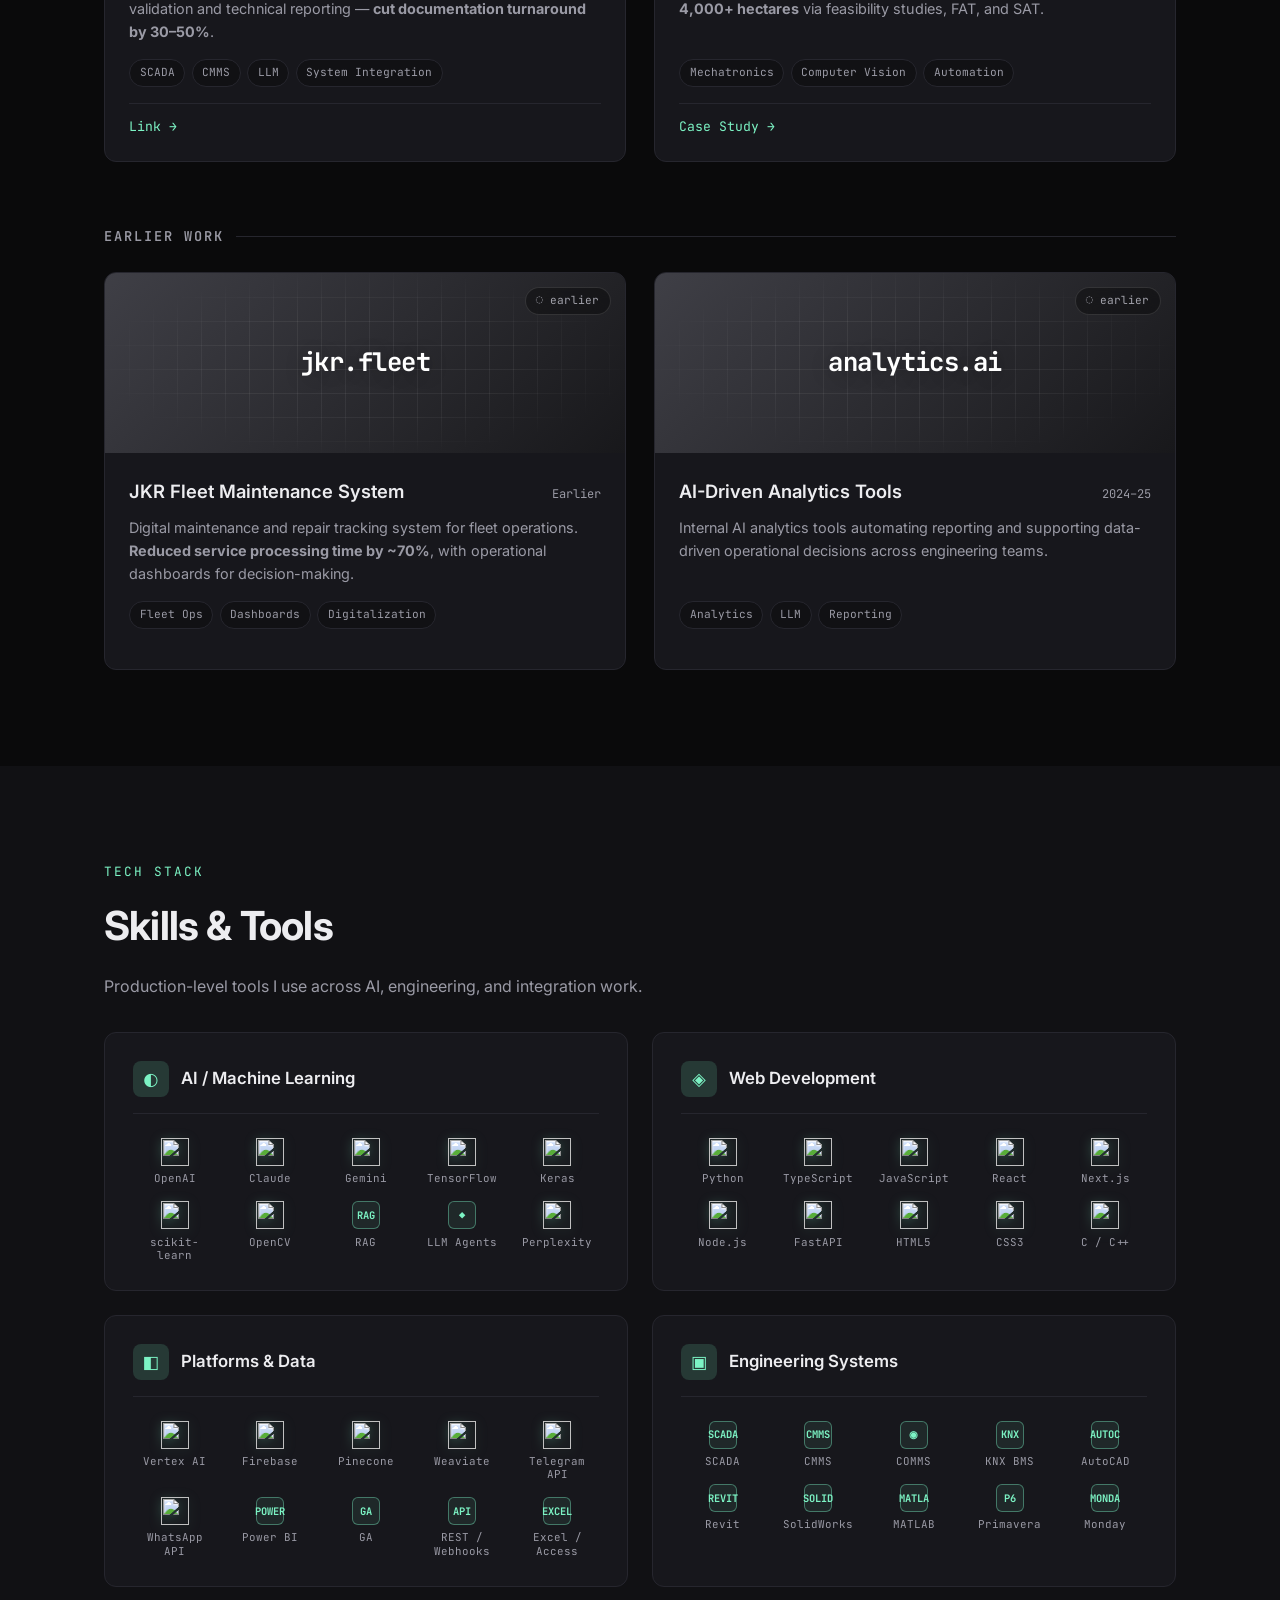
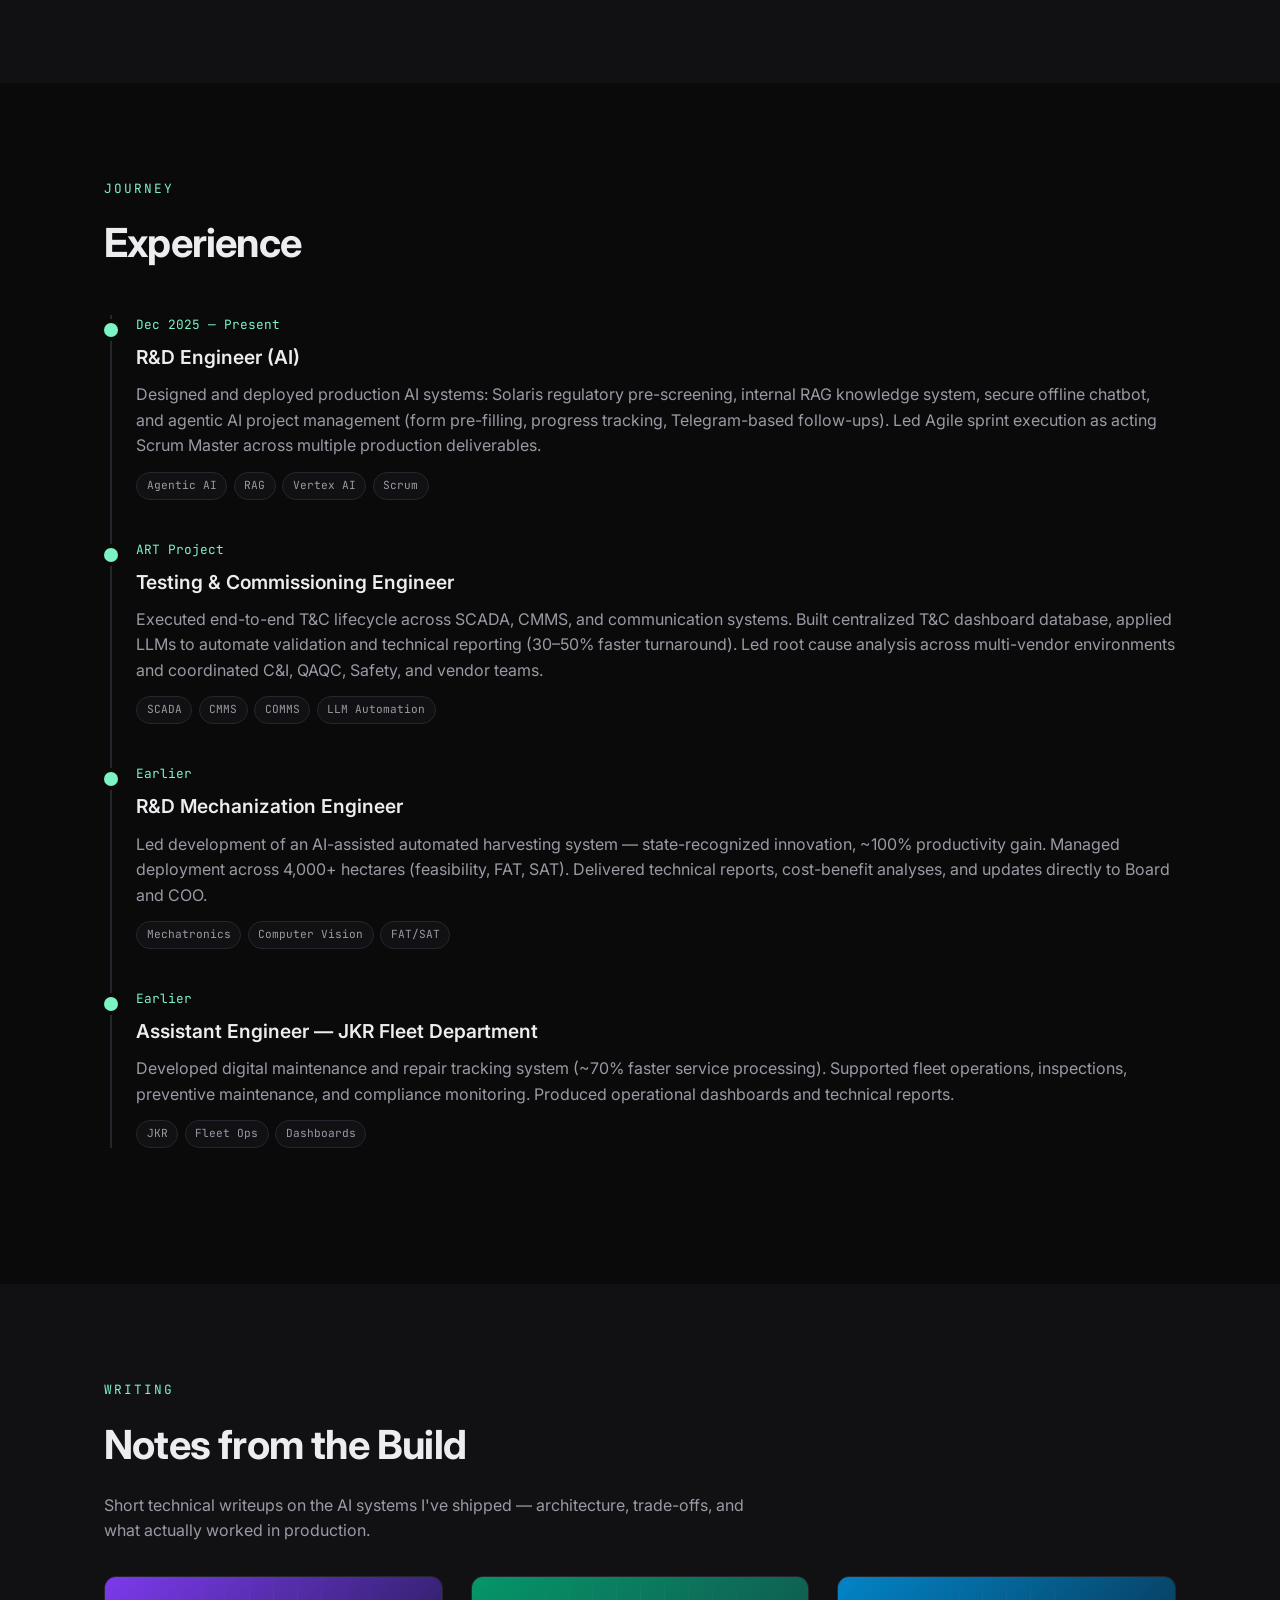
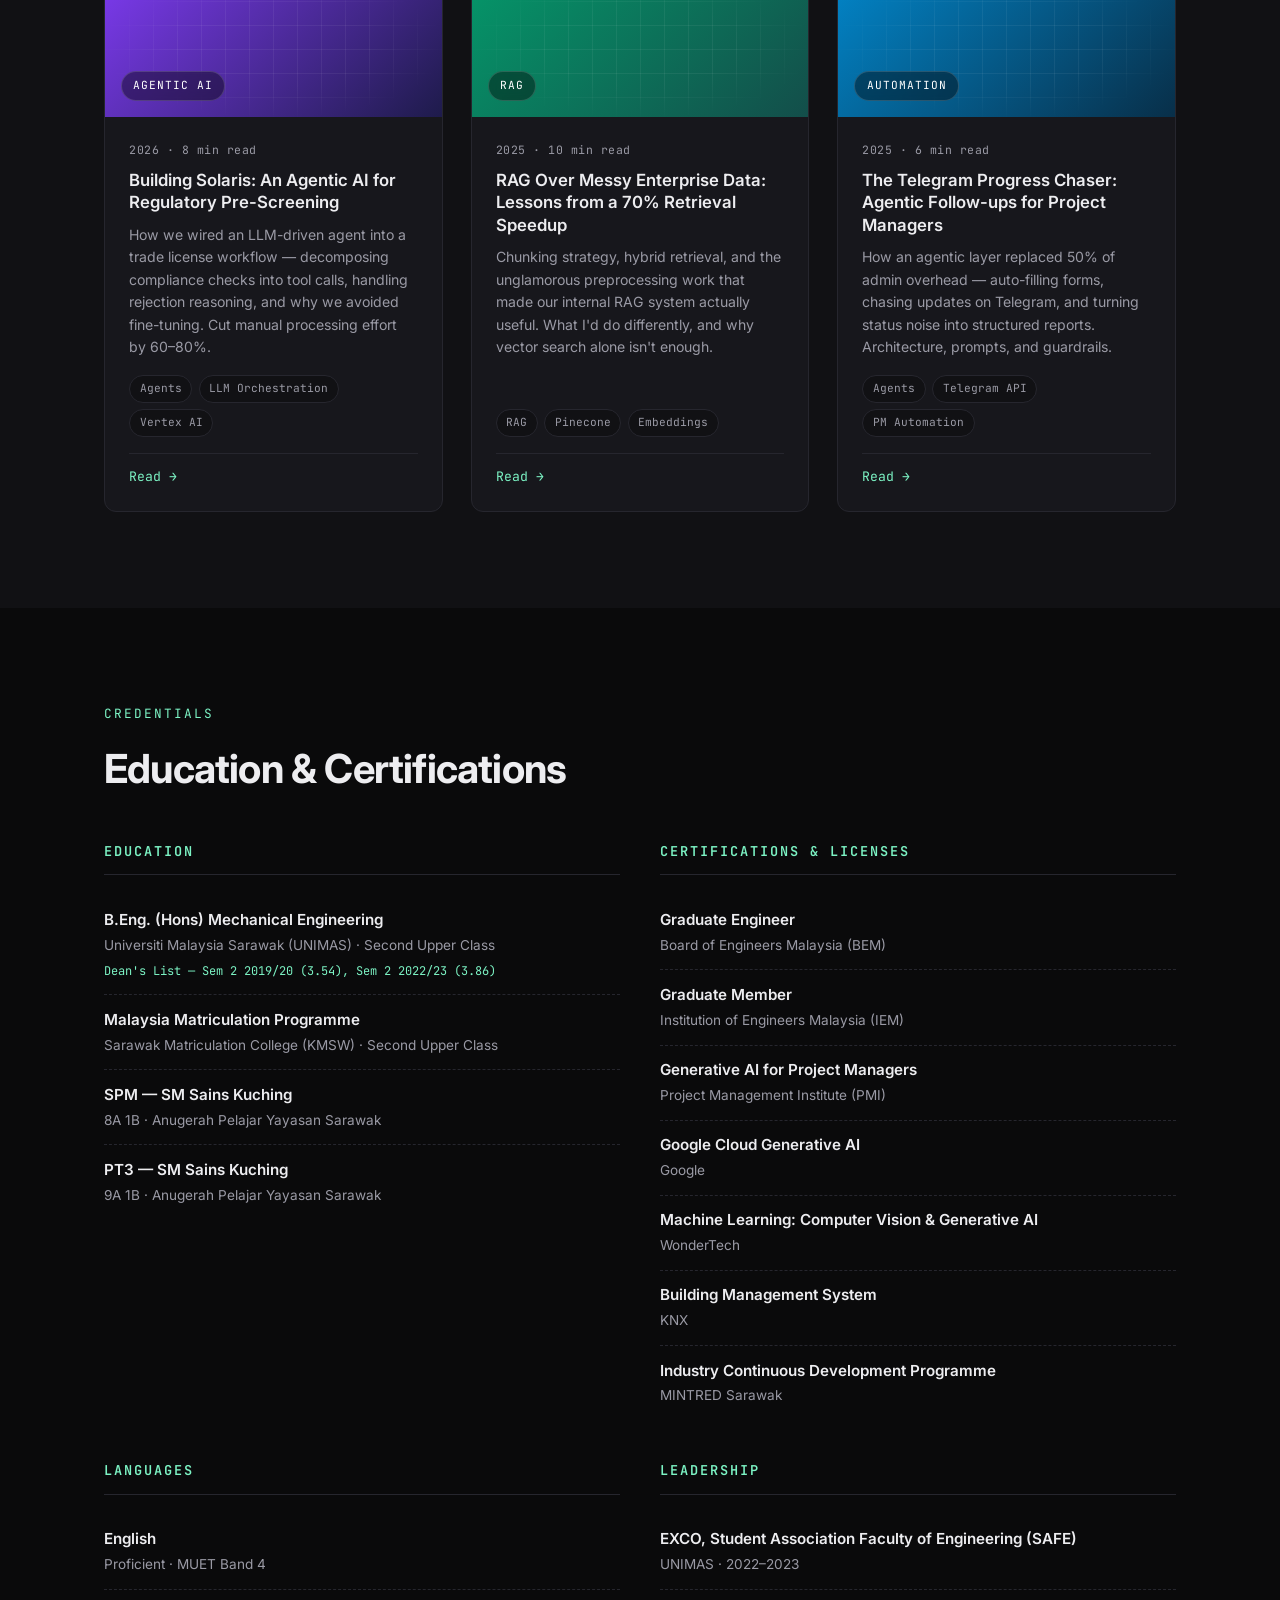
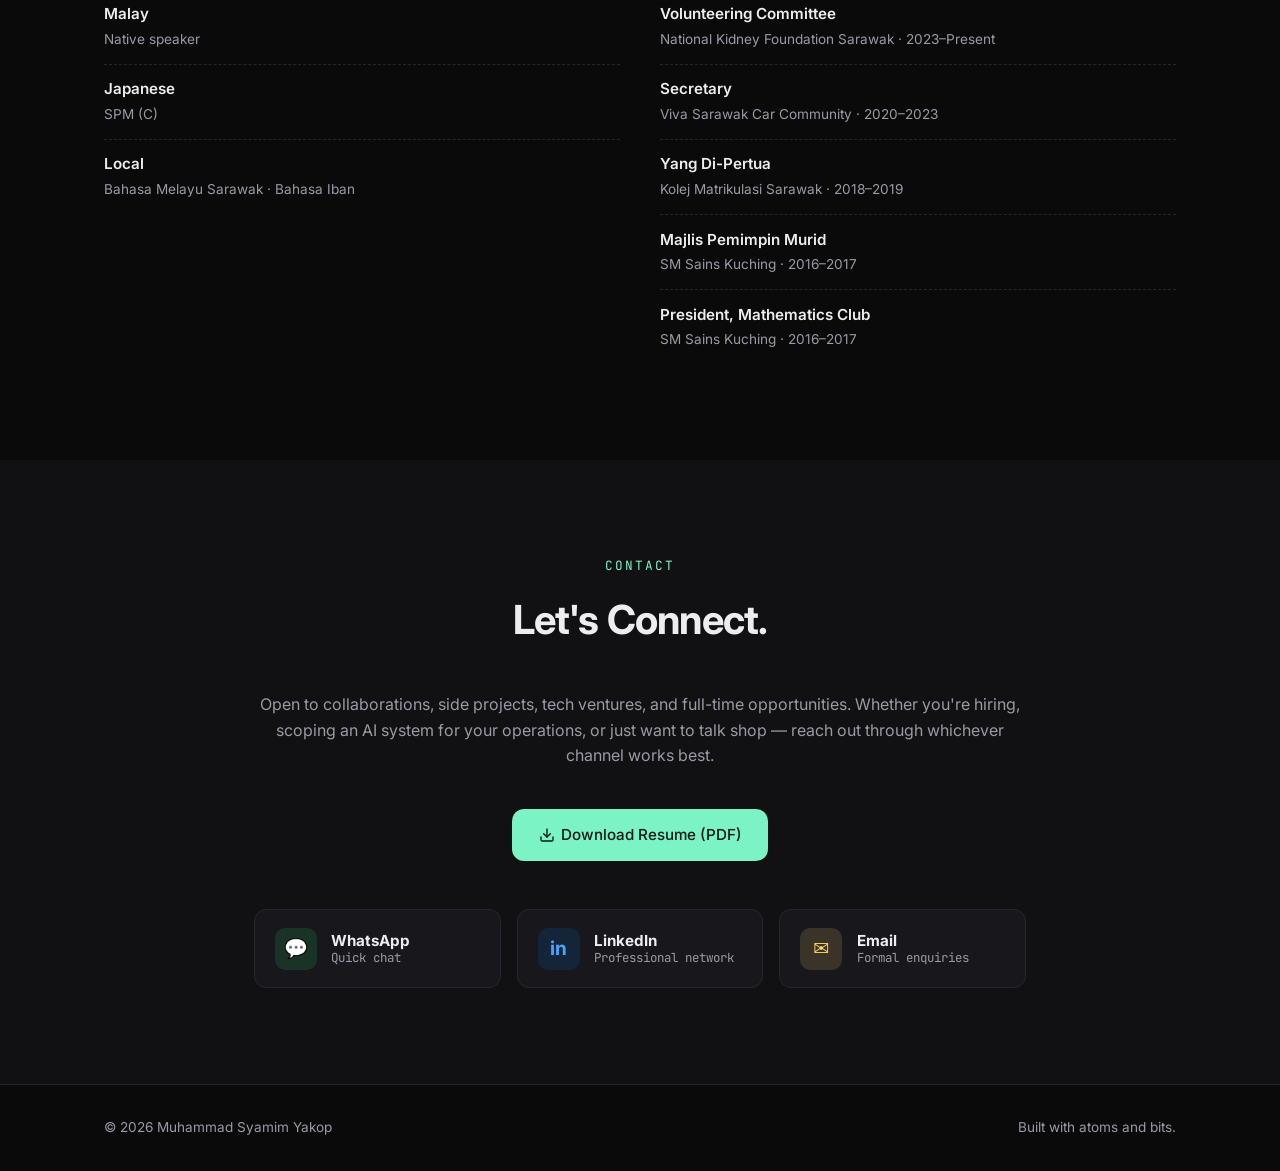
==== commit 41a45f15: "Cv download" ====
--- a/index.html
+++ b/index.html
@@ -49,7 +49,7 @@
     <p class="typewriter">&gt; building <span id="twText"></span><span class="tw-cursor">▊</span></p>
     <div class="hero-cta">
       <a href="#projects" class="btn btn-primary">View Projects</a>
-      <a href="resume.pdf" download class="btn btn-ghost">
+      <a href="CV.pdf" download="Meem_Resume.pdf" class="btn btn-ghost">
         <svg xmlns="http://www.w3.org/2000/svg" width="16" height="16" viewBox="0 0 24 24" fill="none" stroke="currentColor" stroke-width="2" stroke-linecap="round" stroke-linejoin="round" style="vertical-align:-3px;margin-right:6px"><path d="M21 15v4a2 2 0 0 1-2 2H5a2 2 0 0 1-2-2v-4"/><polyline points="7 10 12 15 17 10"/><line x1="12" y1="15" x2="12" y2="3"/></svg>
         Download Resume
       </a>
@@ -611,7 +611,7 @@
     <h2>Let's Connect.</h2>
     <p>Open to collaborations, side projects, tech ventures, and full-time opportunities. Whether you're hiring, scoping an AI system for your operations, or just want to talk shop — reach out through whichever channel works best.</p>
 
-    <a href="resume.pdf" download class="btn btn-primary contact-resume">
+    <a href="CV.pdf" download="Meem_Resume.pdf" class="btn btn-primary contact-resume">
       <svg xmlns="http://www.w3.org/2000/svg" width="16" height="16" viewBox="0 0 24 24" fill="none" stroke="currentColor" stroke-width="2" stroke-linecap="round" stroke-linejoin="round" style="vertical-align:-3px;margin-right:6px"><path d="M21 15v4a2 2 0 0 1-2 2H5a2 2 0 0 1-2-2v-4"/><polyline points="7 10 12 15 17 10"/><line x1="12" y1="15" x2="12" y2="3"/></svg>
       Download Resume (PDF)
     </a>
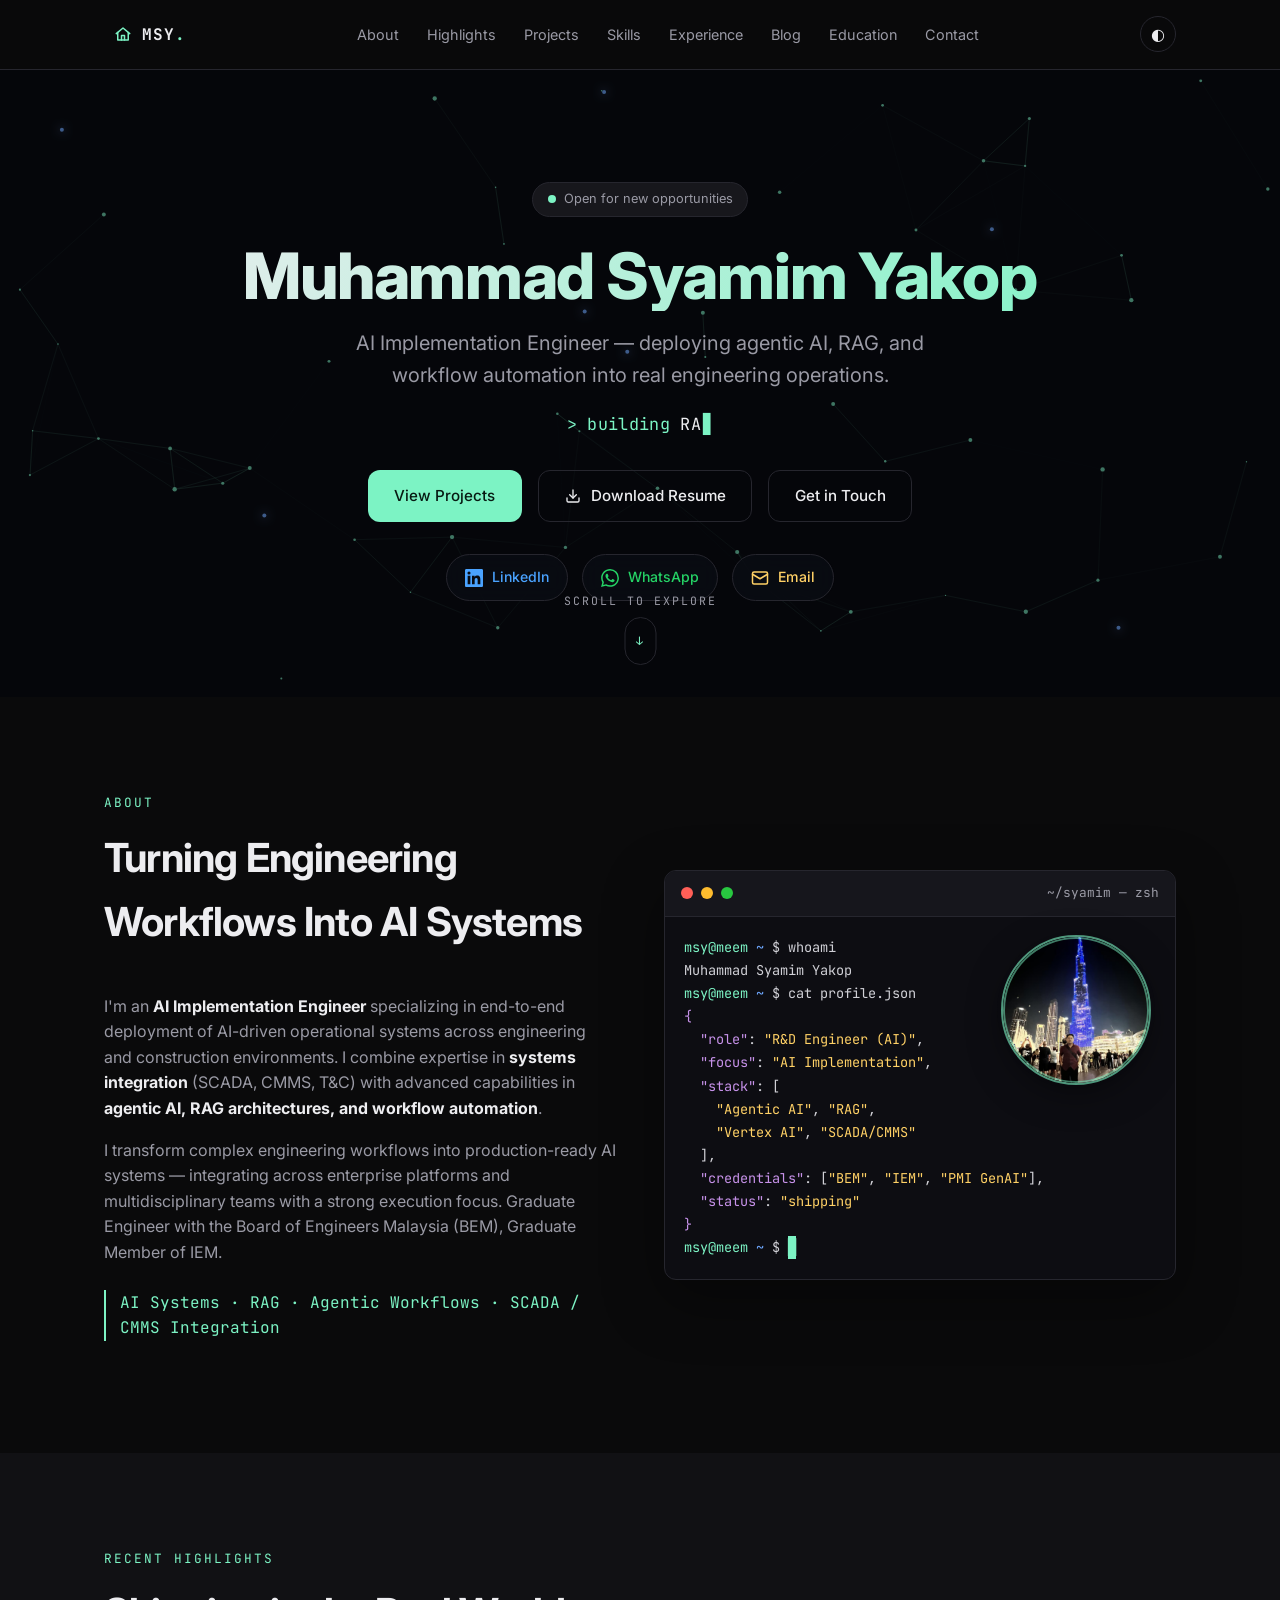
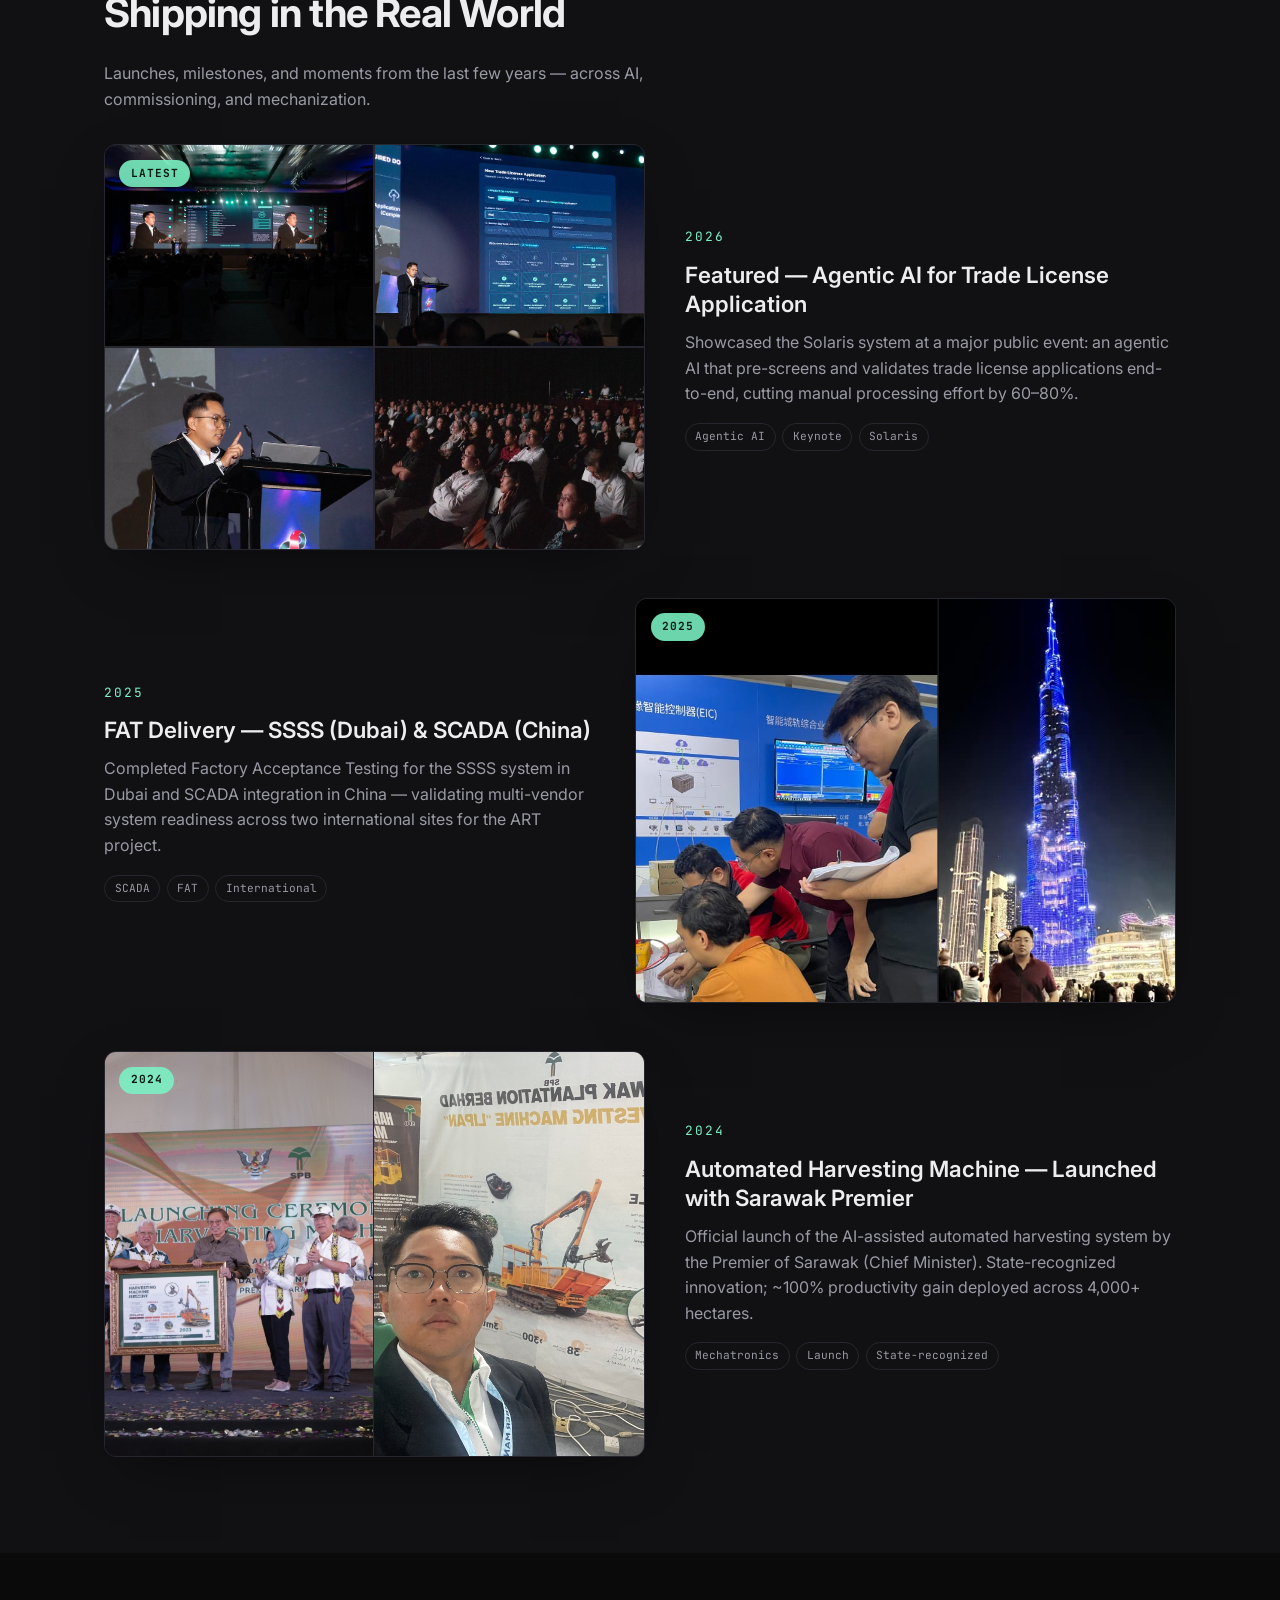
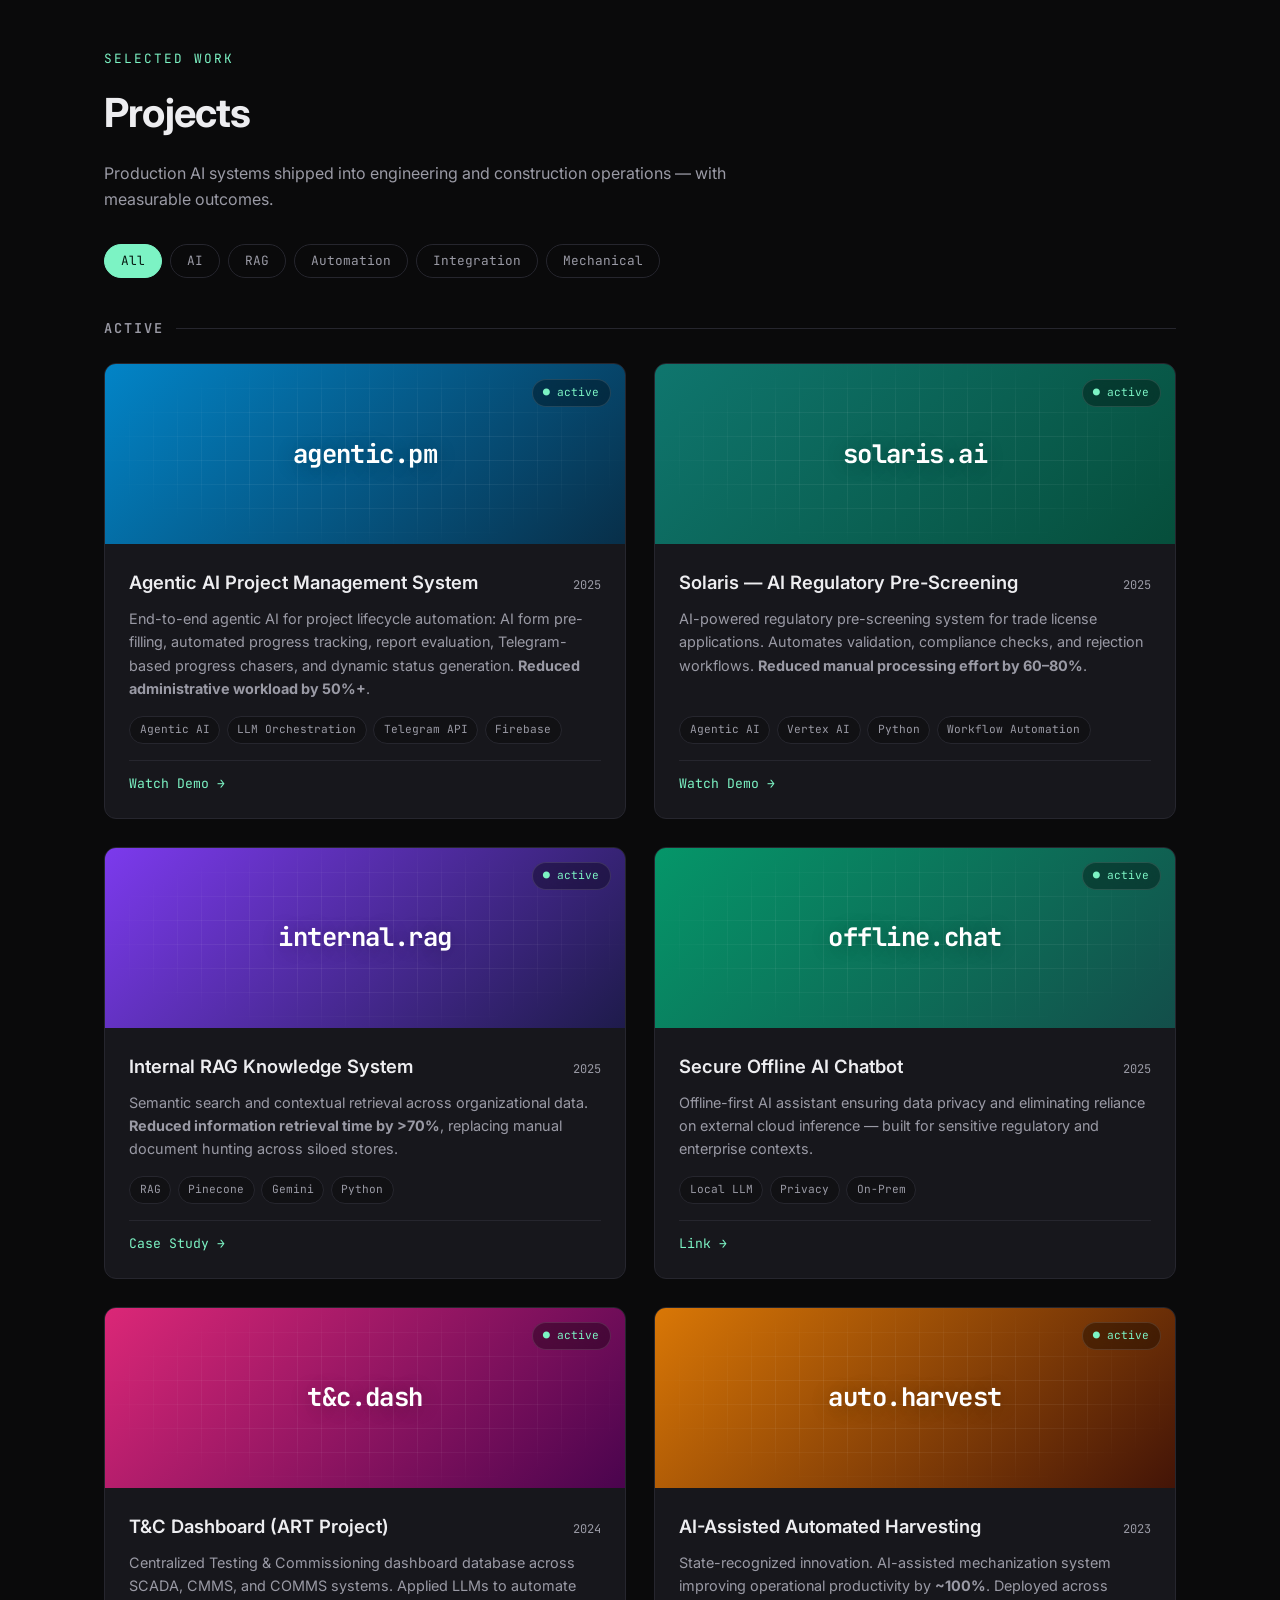
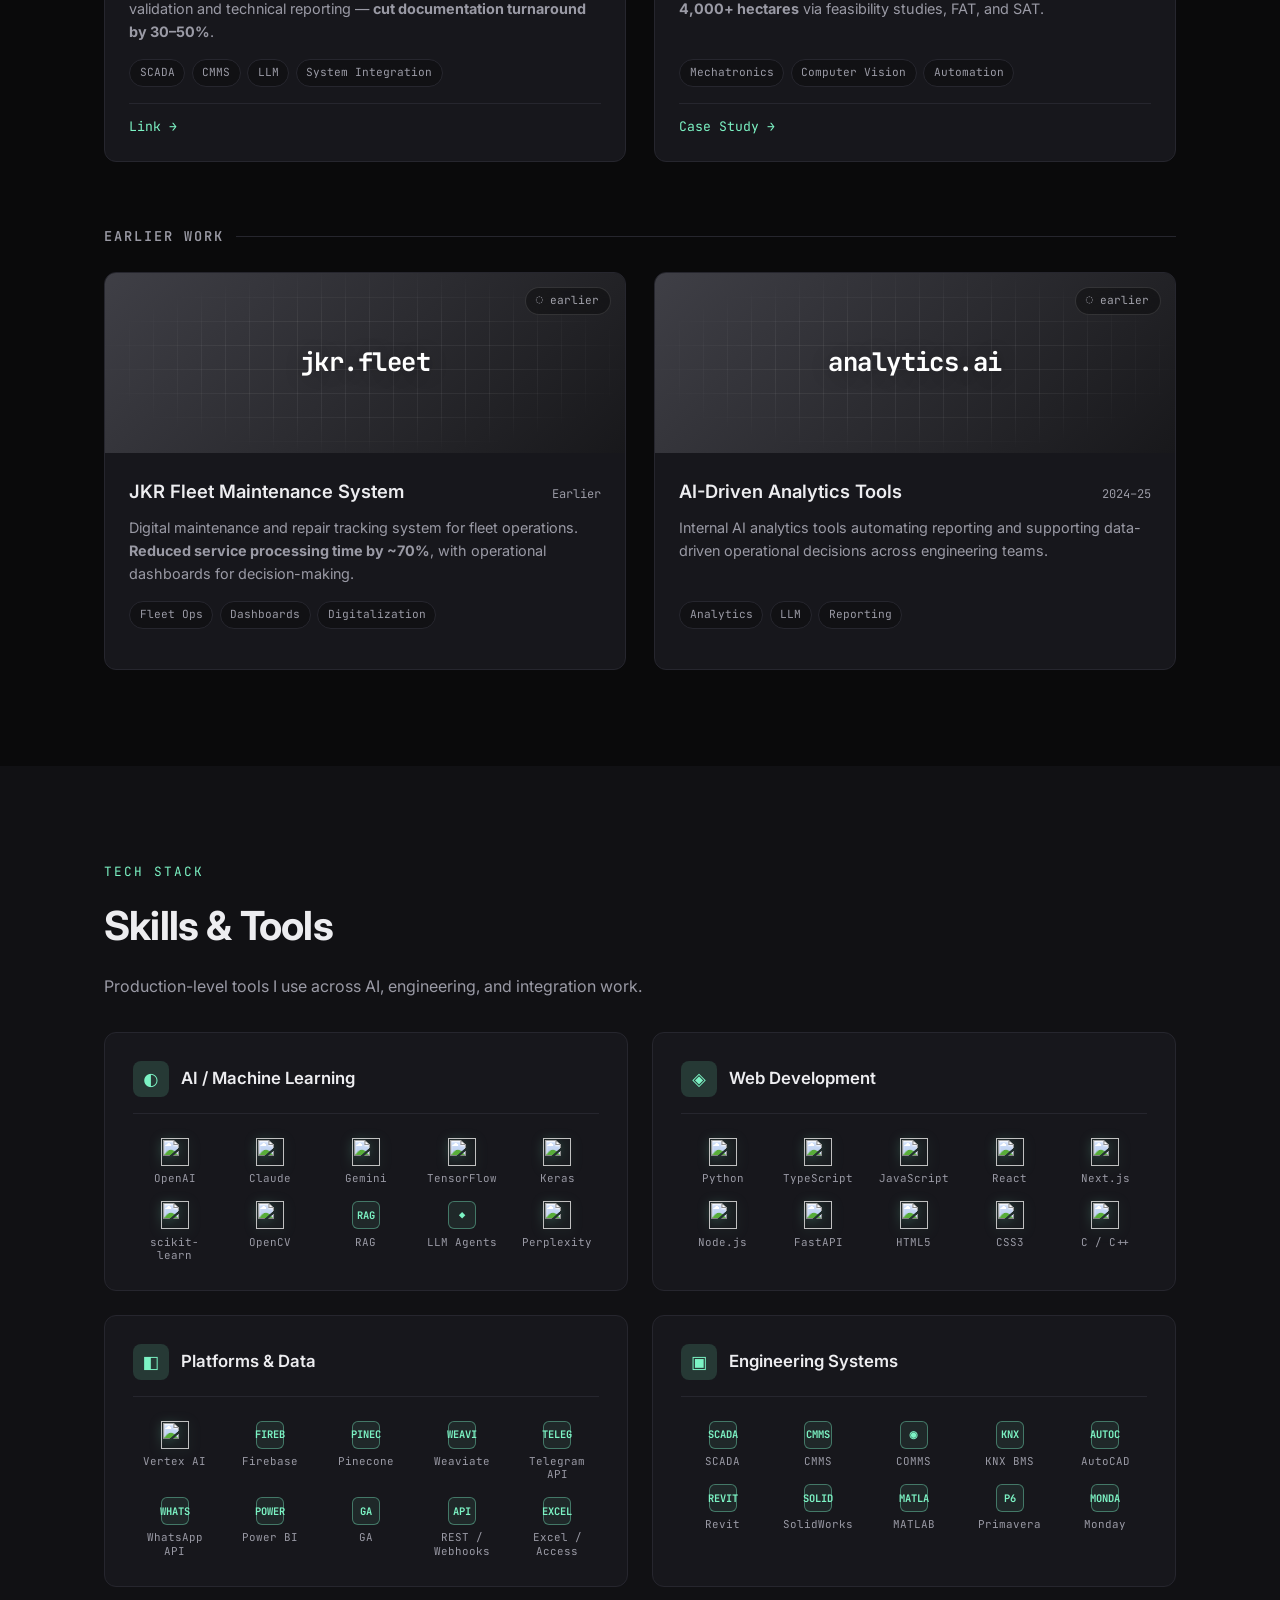
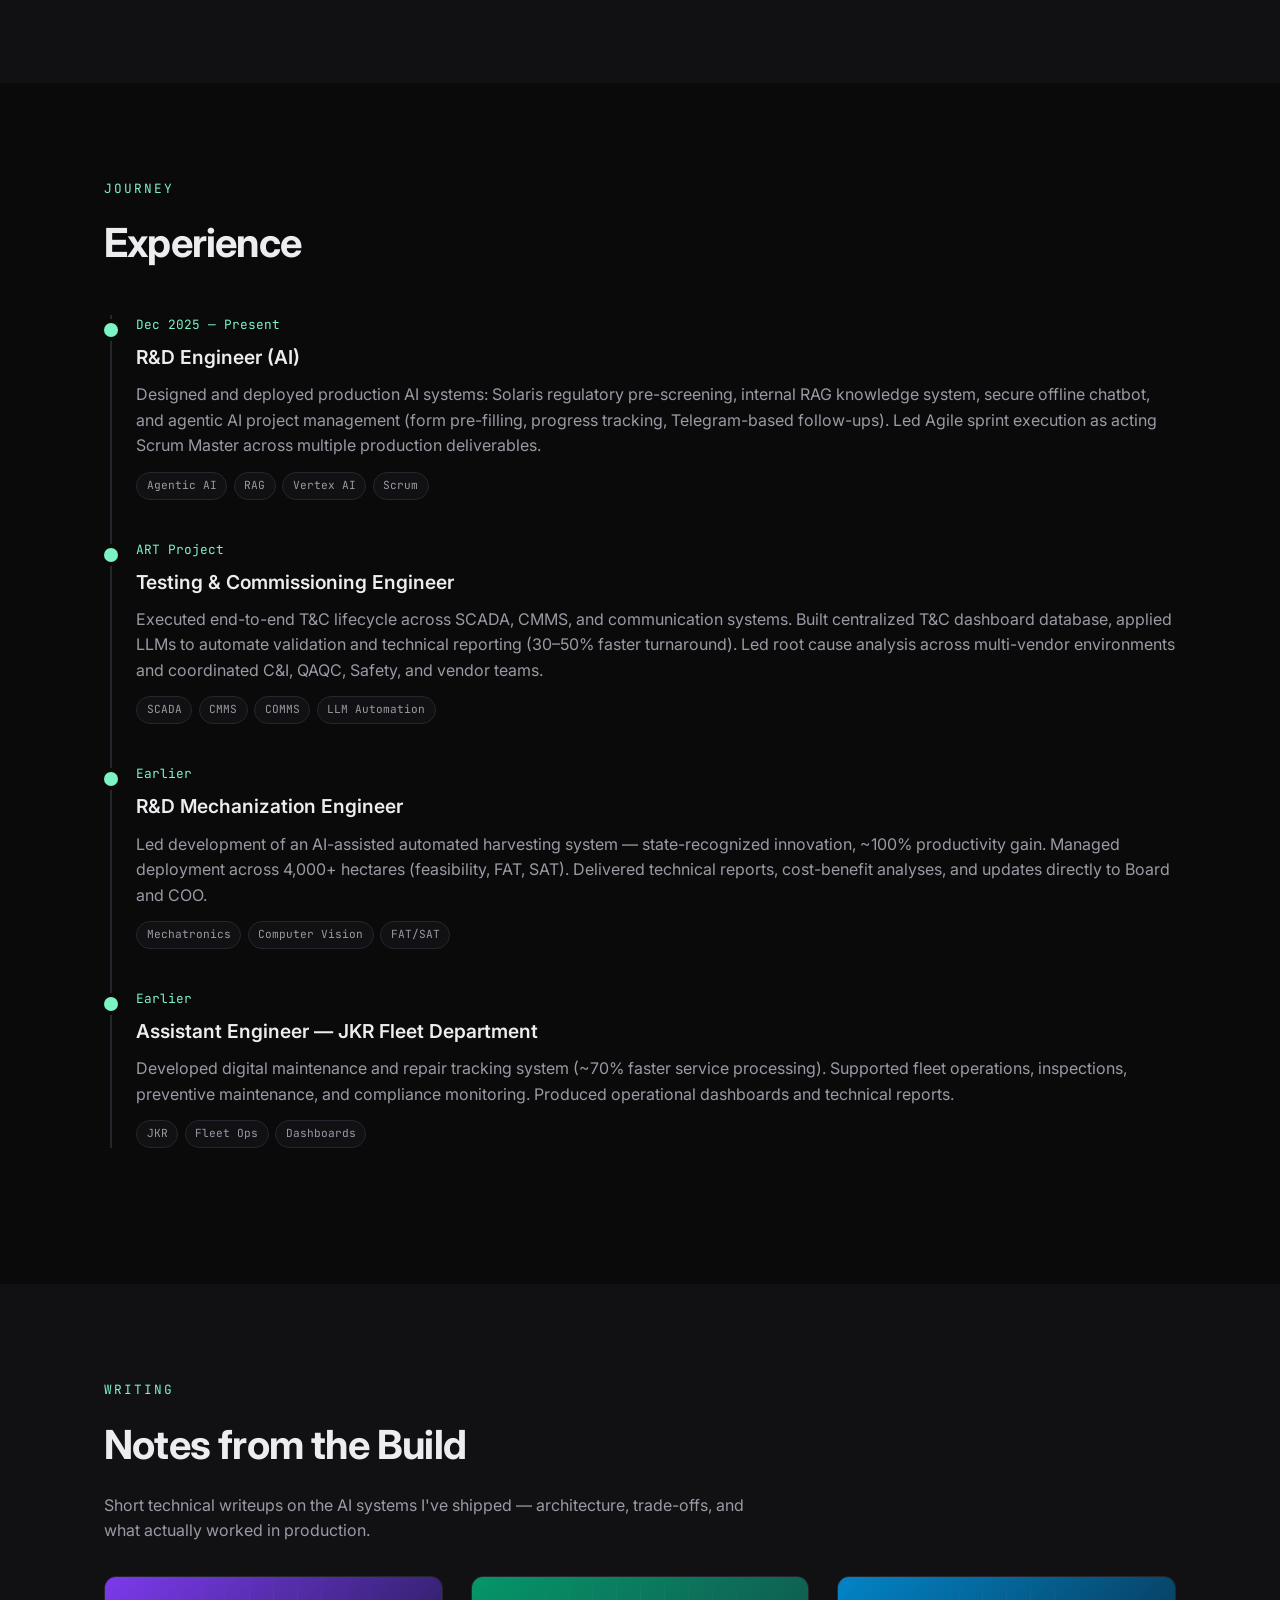
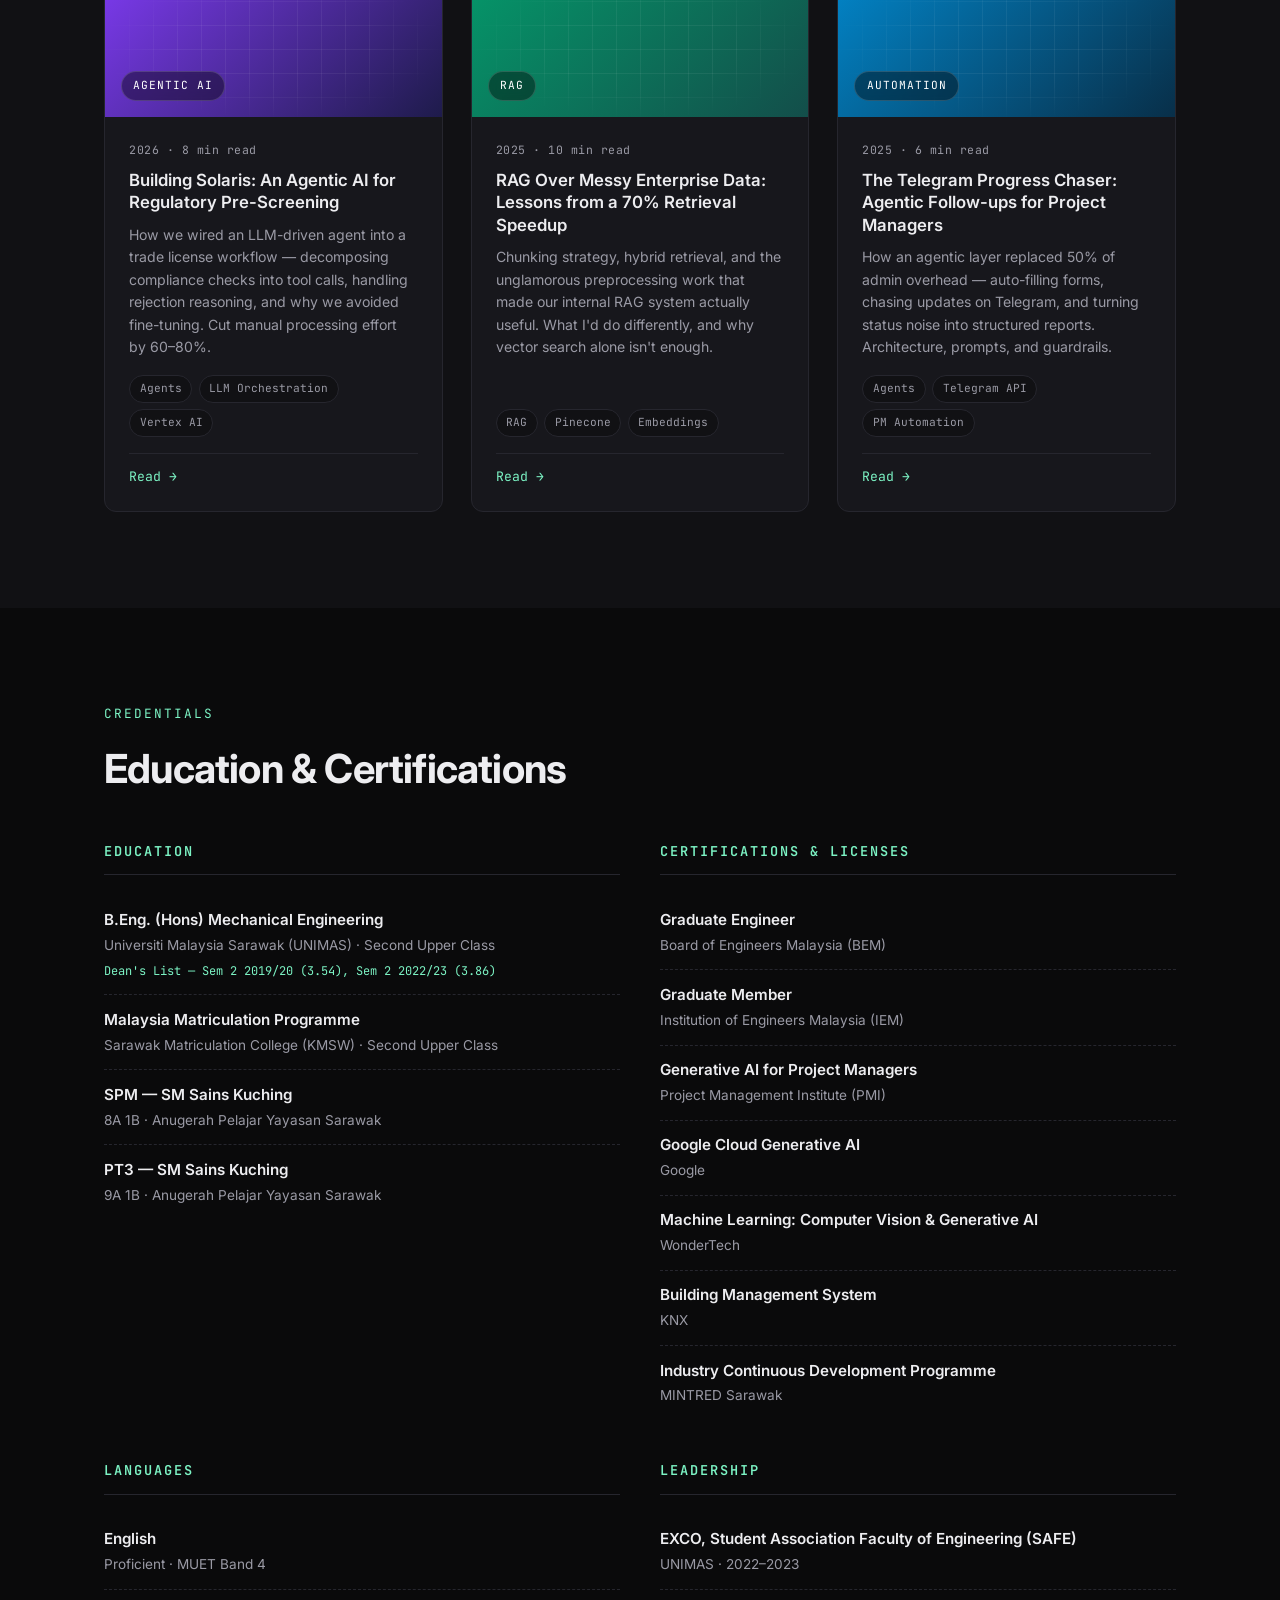
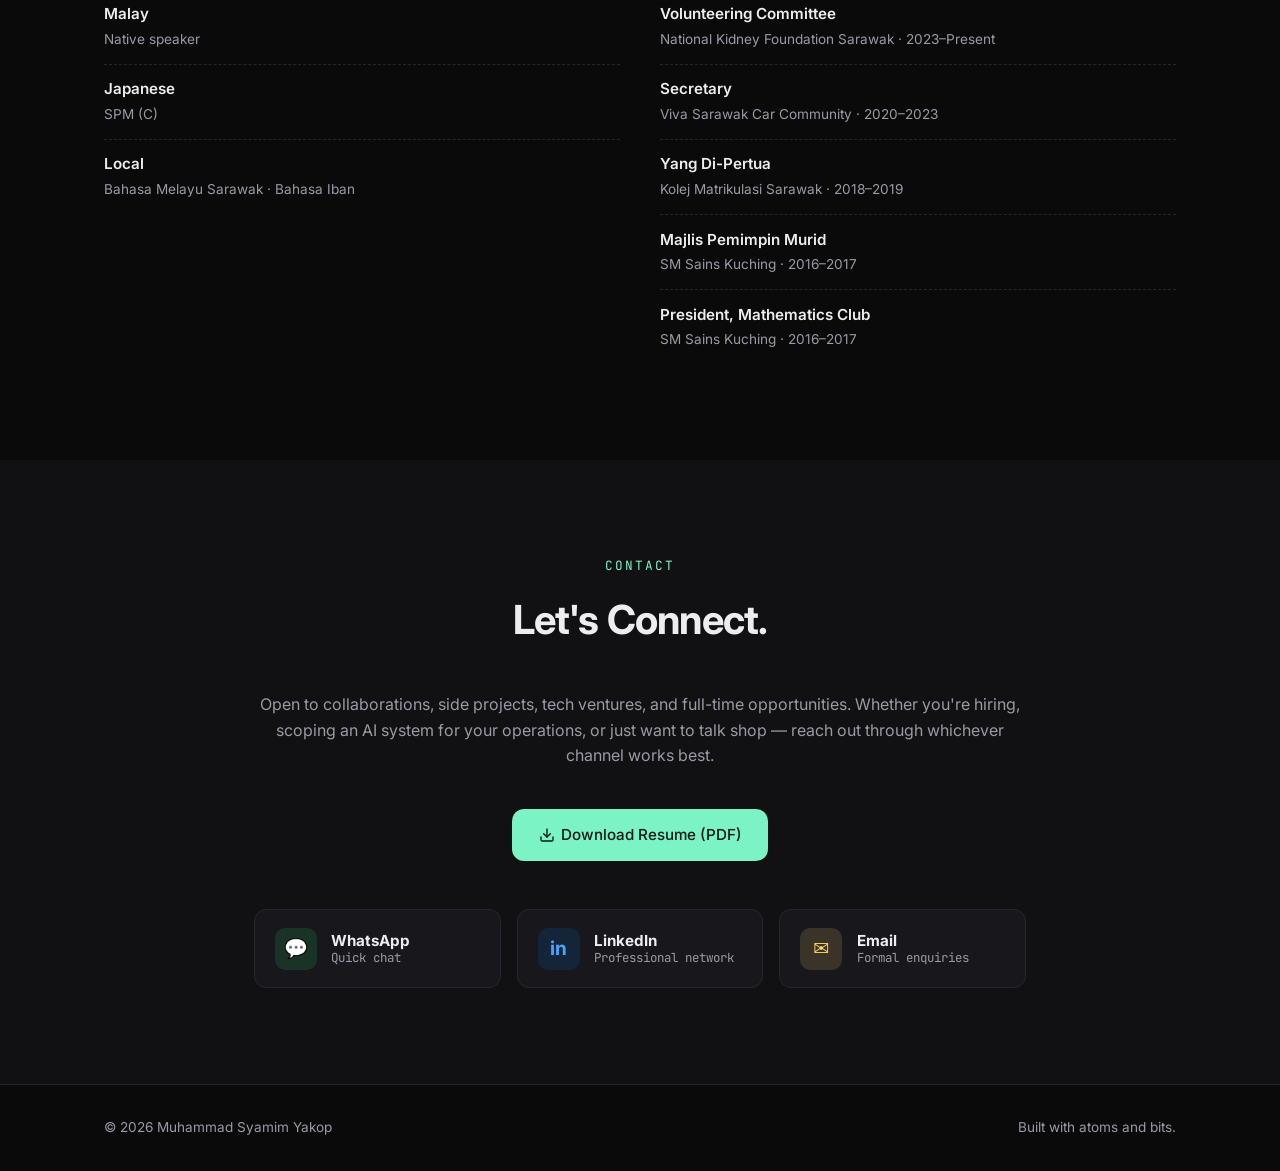
==== commit 382795eb: "Solaris demo" ====
--- a/index.html
+++ b/index.html
@@ -224,7 +224,7 @@
             <span>Agentic AI</span><span>Vertex AI</span><span>Python</span><span>Workflow Automation</span>
           </div>
           <div class="project-links">
-            <a href="#">Case Study →</a>
+            <a href="https://www.youtube.com/watch?v=q0lOjNXa3dM" target="_blank" rel="noopener">Watch Demo →</a>
           </div>
         </div>
       </article>
